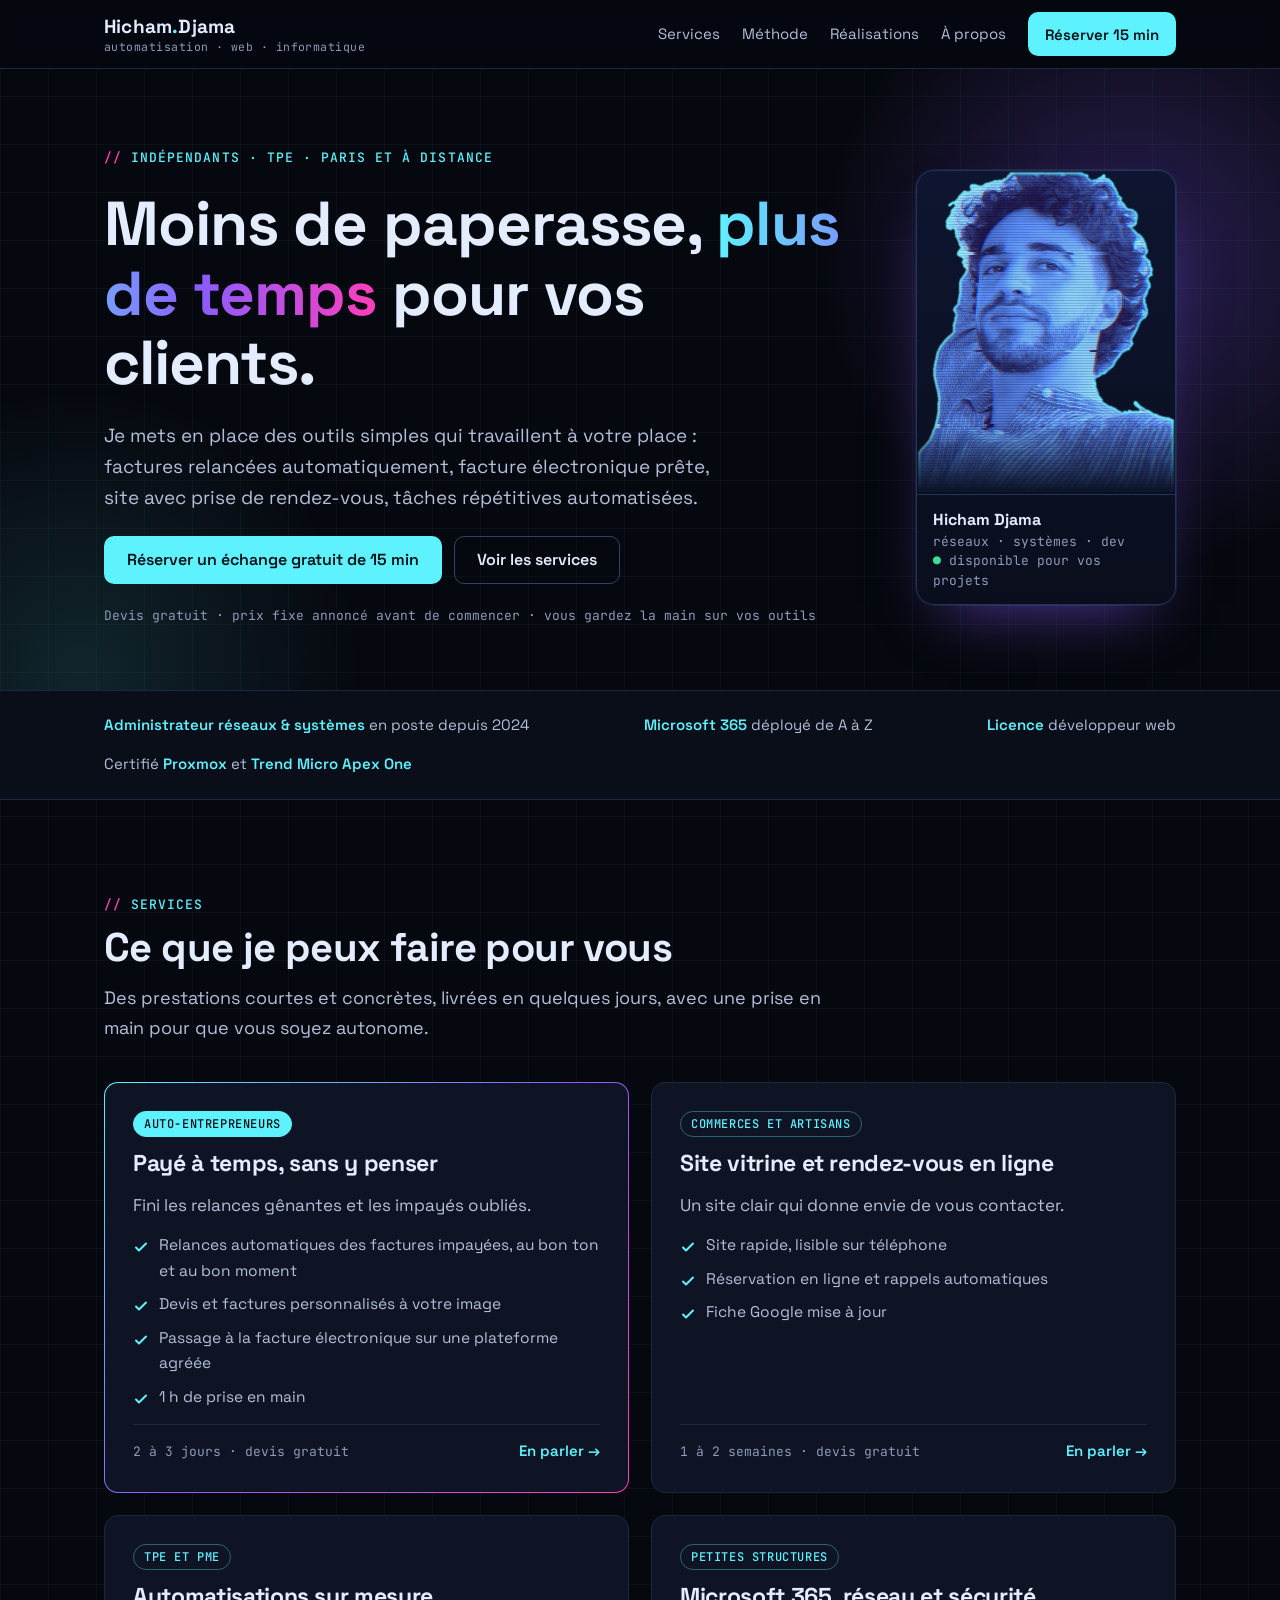
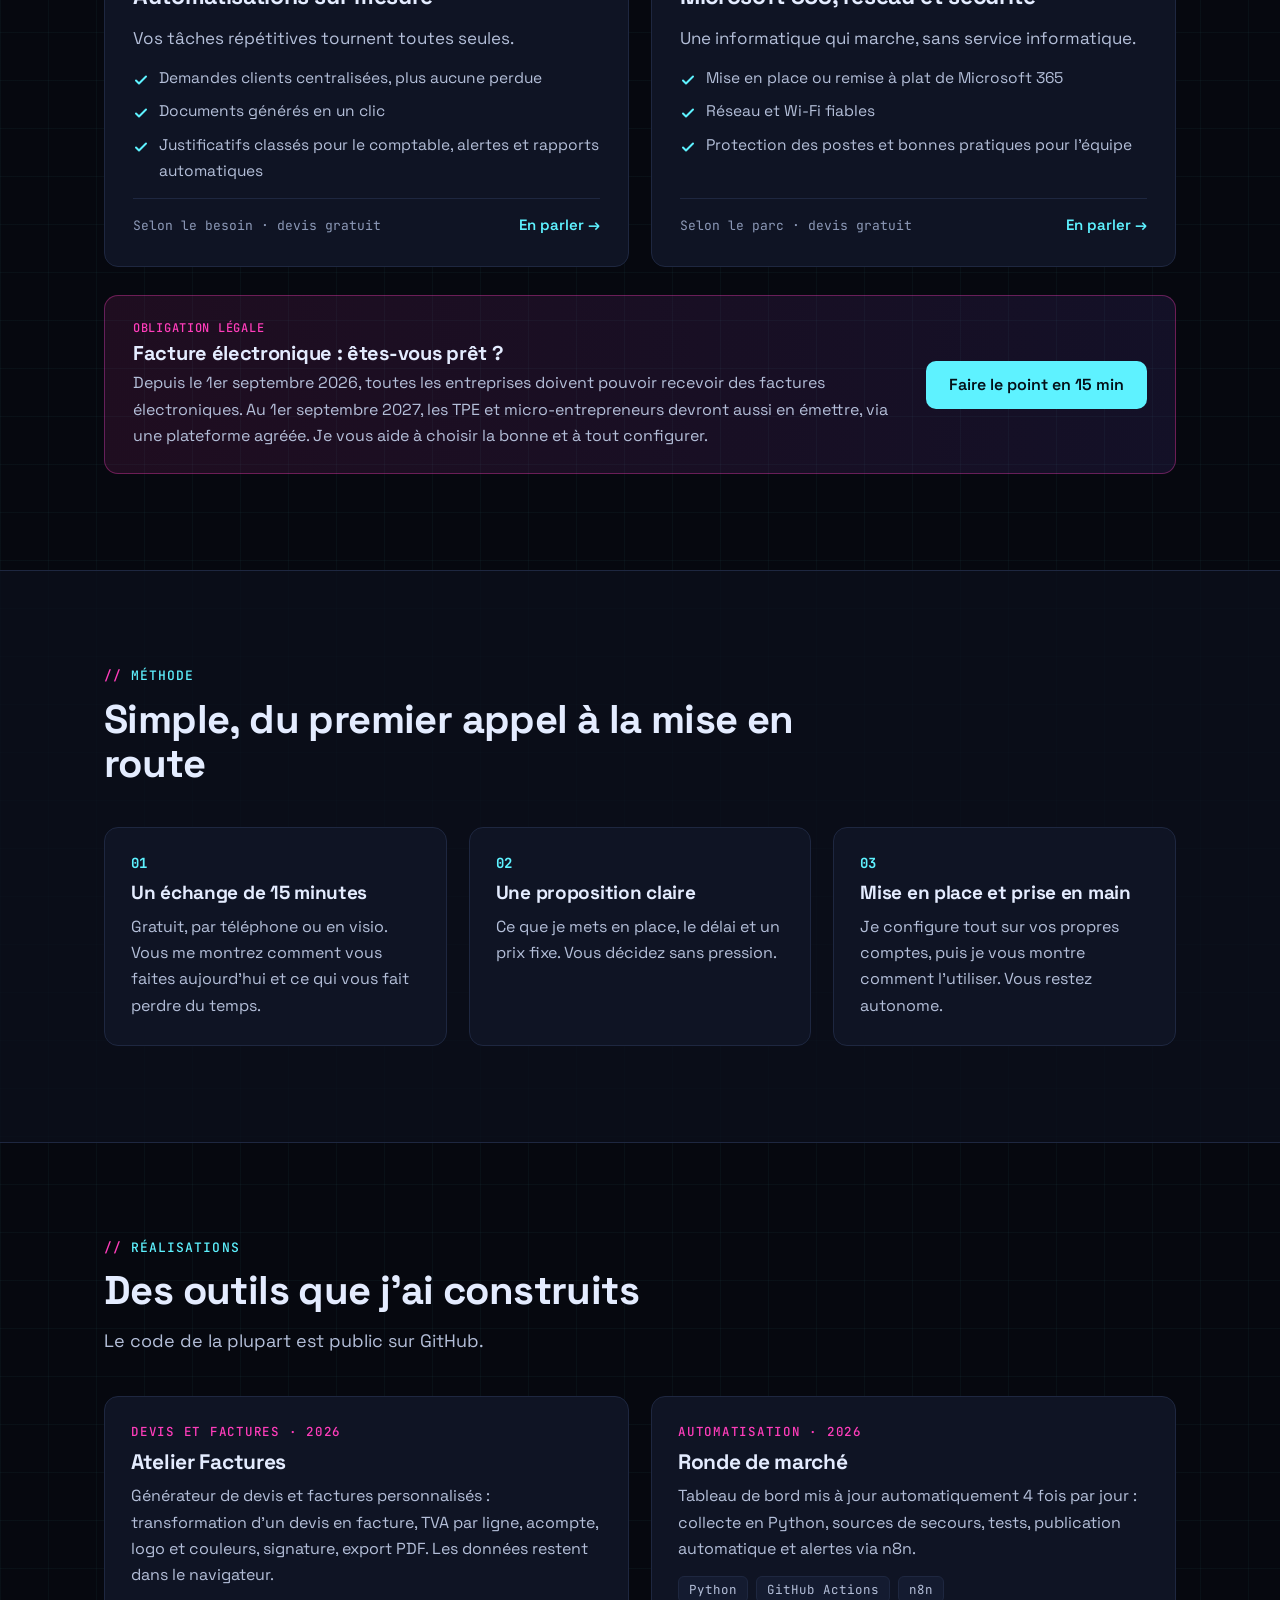
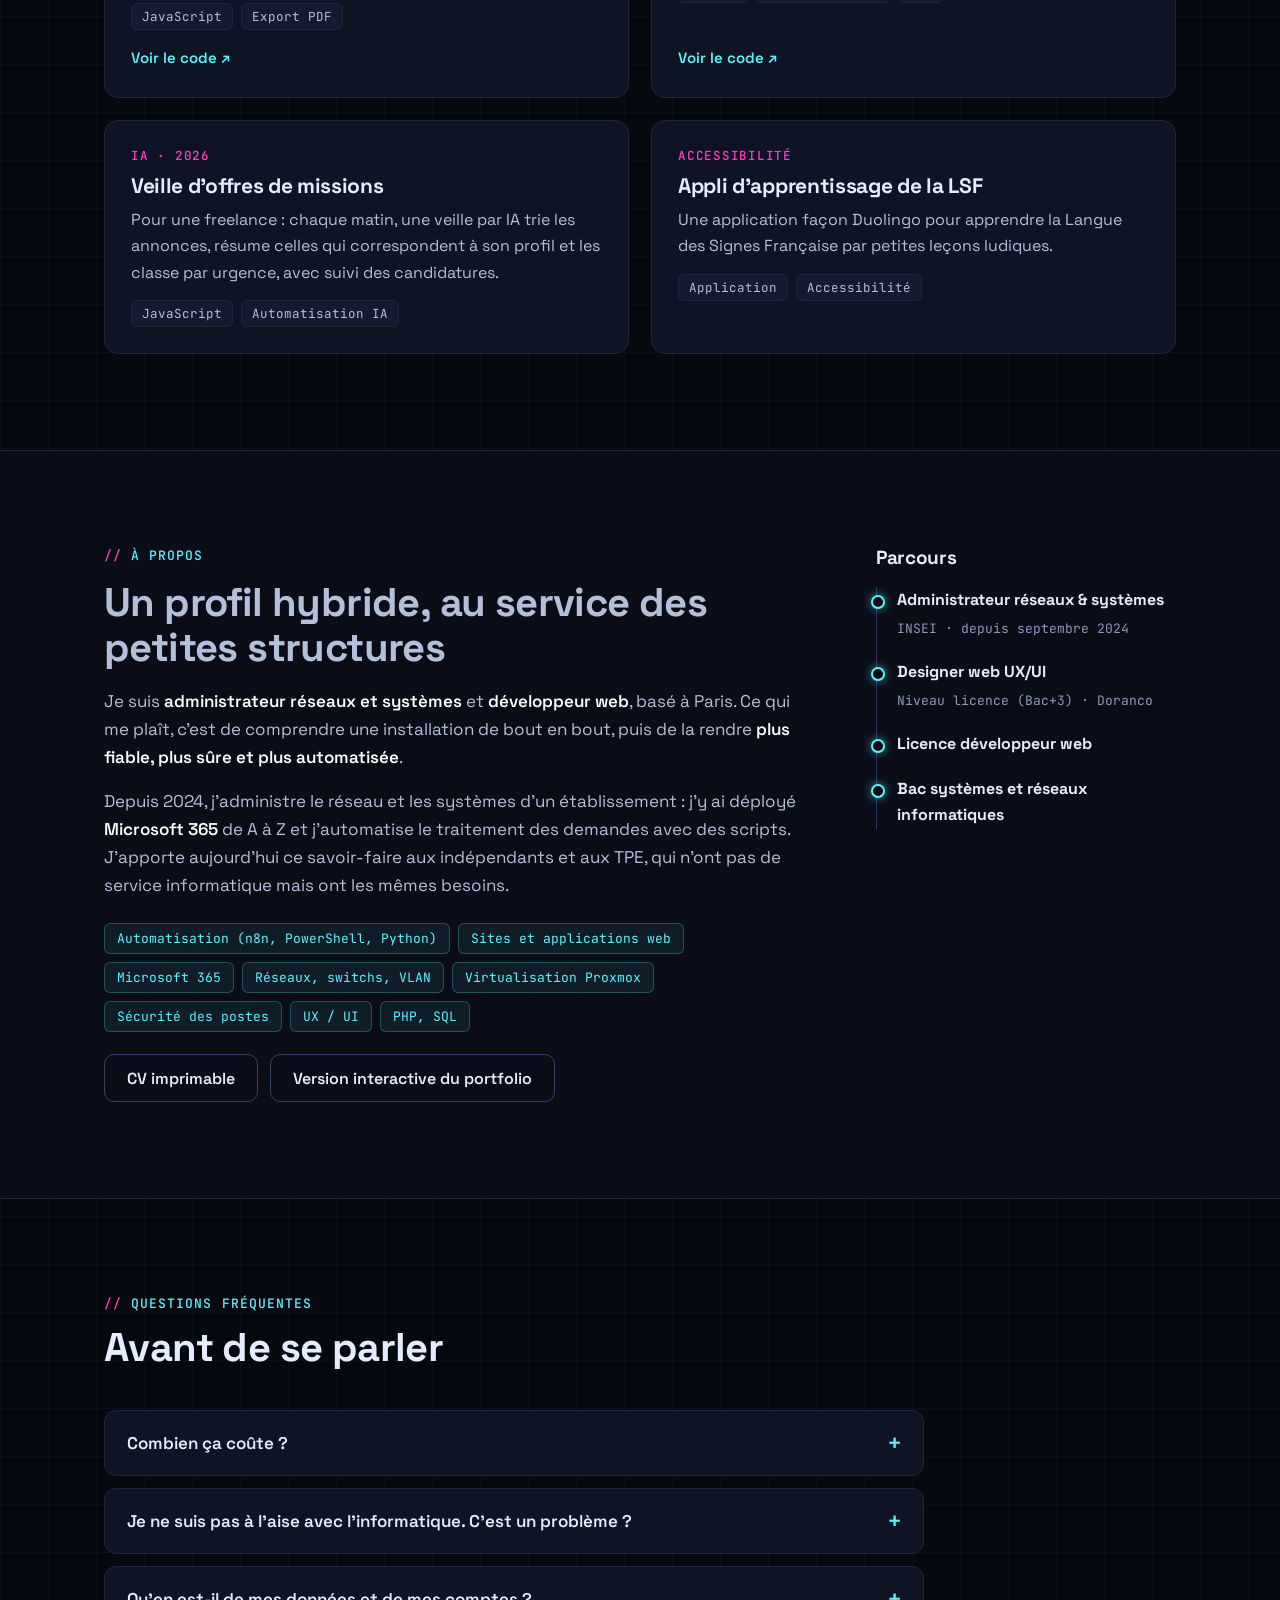
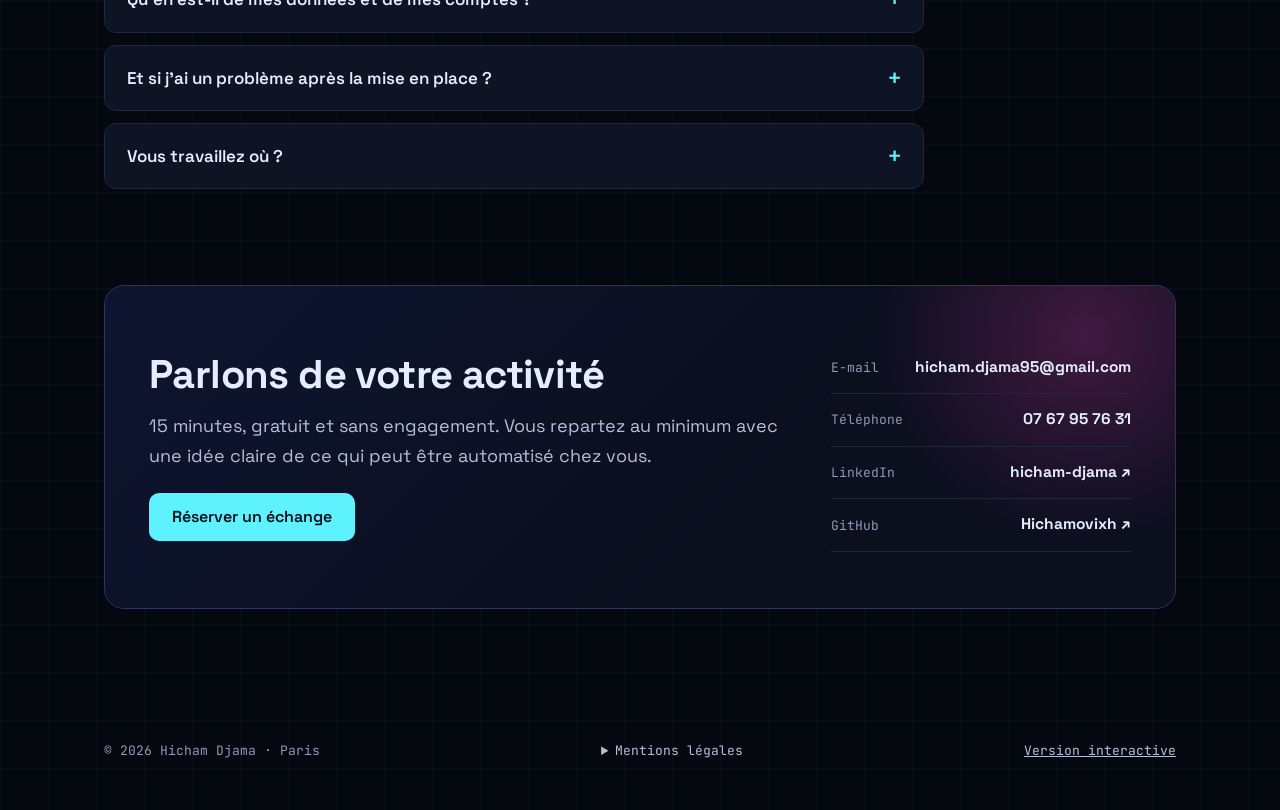
==== index.html @ c286c8c5 "Active la prise de rendez-vous (page de réservation Google Agenda) Co-Authored-By: Claude Opus 5.5 <" ====
<!doctype html>
<html lang="fr">
<head>
<meta charset="utf-8">
<meta name="viewport" content="width=device-width, initial-scale=1">
<title>Hicham Djama — Automatisation, sites web et informatique pour indépendants et TPE · Paris</title>
<meta name="description" content="Administrateur réseaux et systèmes, développeur web à Paris. Relances de factures automatiques, facture électronique, sites avec prise de rendez-vous, automatisations et Microsoft 365 pour indépendants et petites entreprises. Échange de 15 minutes offert.">
<link rel="canonical" href="https://hichamovixh.github.io/cybercv/">
<meta property="og:type" content="website">
<meta property="og:title" content="Hicham Djama — Moins de paperasse, plus de temps pour vos clients">
<meta property="og:description" content="Relances de factures, facture électronique, sites avec prise de rendez-vous, automatisations et Microsoft 365 pour indépendants et TPE.">
<meta property="og:url" content="https://hichamovixh.github.io/cybercv/">
<meta property="og:image" content="https://hichamovixh.github.io/cybercv/assets/og.jpg">
<meta name="twitter:card" content="summary_large_image">
<link rel="preconnect" href="https://fonts.googleapis.com">
<link rel="preconnect" href="https://fonts.gstatic.com" crossorigin>
<link href="https://fonts.googleapis.com/css2?family=JetBrains+Mono:wght@400;500;700&family=Space+Grotesk:wght@400;500;600;700&display=swap" rel="stylesheet">
<script type="application/ld+json">
{"@context":"https://schema.org","@type":"ProfessionalService","name":"Hicham Djama","url":"https://hichamovixh.github.io/cybercv/","email":"hicham.djama95@gmail.com","telephone":"+33767957631","areaServed":"France","address":{"@type":"PostalAddress","addressLocality":"Paris","addressCountry":"FR"},"founder":{"@type":"Person","name":"Hicham Djama","jobTitle":"Administrateur réseaux et systèmes, développeur web","sameAs":["https://github.com/Hichamovixh","https://www.linkedin.com/in/hicham-djama-5186291b6/"]},"description":"Automatisation, relances de factures, facture électronique, sites web avec prise de rendez-vous et informatique de petite structure."}
</script>
<style>
:root{--bg:#06080F;--bg2:#0B0F1B;--panel:#0F1424;--line:#1E2740;--ink:#E4ECFF;--ink2:#B4BFD9;--muted:#8D9AB8;--cyan:#5EF2FF;--violet:#8B5CFF;--pink:#FF3DBB;--r:14px;--max:1120px;--mono:"JetBrains Mono",ui-monospace,monospace}
*{box-sizing:border-box}
html{scroll-behavior:smooth}
@media (prefers-reduced-motion:reduce){html{scroll-behavior:auto}*{animation:none!important;transition:none!important}}
body{margin:0;background:var(--bg);color:var(--ink);font:400 17px/1.65 "Space Grotesk",Inter,system-ui,sans-serif;-webkit-font-smoothing:antialiased;
  background-image:linear-gradient(rgba(94,242,255,.035) 1px,transparent 1px),linear-gradient(90deg,rgba(94,242,255,.035) 1px,transparent 1px);background-size:48px 48px}
h1,h2,h3{font-family:"Space Grotesk",sans-serif;line-height:1.12;margin:0;letter-spacing:-.015em;font-weight:700}
p{margin:0}
a{color:var(--cyan)}a:hover{color:#fff}
img{max-width:100%;display:block}
strong{color:#fff;font-weight:600}
.wrap{max-width:var(--max);margin:0 auto;padding:0 24px}
.skip{position:absolute;left:-999px;top:8px;background:var(--cyan);color:#000;padding:10px 14px;border-radius:8px;z-index:20}.skip:focus{left:8px}
:focus-visible{outline:2px solid var(--cyan);outline-offset:3px;border-radius:6px}
.eyebrow{font:500 13px/1.4 var(--mono);letter-spacing:.08em;text-transform:uppercase;color:var(--cyan)}
.eyebrow::before{content:"// ";color:var(--pink)}

/* header */
header.top{position:sticky;top:0;z-index:10;background:rgba(6,8,15,.82);backdrop-filter:saturate(1.3) blur(10px);border-bottom:1px solid var(--line)}
.nav{display:flex;align-items:center;justify-content:space-between;gap:16px;min-height:68px;flex-wrap:wrap}
.brand{font:700 19px "Space Grotesk",sans-serif;color:var(--ink);text-decoration:none;letter-spacing:.01em}
.brand span{color:var(--cyan)}
.brand small{display:block;font:400 11.5px var(--mono);color:var(--muted);letter-spacing:.04em}
.links{display:flex;align-items:center;gap:22px;flex-wrap:wrap;font-size:15px}
.links a{color:var(--ink2);text-decoration:none}.links a:hover{color:#fff}
@media (max-width:760px){.links a.hide-s{display:none}}

/* buttons */
.btn{display:inline-flex;align-items:center;justify-content:center;gap:8px;min-height:48px;padding:12px 22px;border-radius:10px;font:600 16px "Space Grotesk",sans-serif;text-decoration:none;border:1px solid transparent;transition:box-shadow .2s,background .2s,border-color .2s,color .2s}
.btn-p{background:var(--cyan);color:#041018}.btn-p:hover{color:#041018;box-shadow:0 0 0 1px var(--cyan),0 0 28px rgba(94,242,255,.45)}
.btn-s{background:transparent;color:var(--ink);border-color:#33406A}.btn-s:hover{border-color:var(--cyan);color:#fff}
.links .btn{min-height:44px;padding:10px 16px;font-size:15px;color:#041018}

/* hero */
.hero{padding:80px 0 64px;position:relative;overflow:hidden}
.hero::before{content:"";position:absolute;right:-160px;top:-120px;width:620px;height:620px;border-radius:50%;background:radial-gradient(closest-side,rgba(139,92,255,.28),transparent);pointer-events:none}
.hero::after{content:"";position:absolute;left:-200px;bottom:-260px;width:560px;height:560px;border-radius:50%;background:radial-gradient(closest-side,rgba(94,242,255,.12),transparent);pointer-events:none}
.hero .wrap{display:flex;flex-wrap:wrap;gap:48px;align-items:center;position:relative;z-index:1}
.hero-txt{flex:999 1 520px;min-width:0;display:flex;flex-direction:column;gap:22px}
.hero h1{font-size:clamp(38px,5.6vw,62px)}
.hero h1 em{font-style:normal;background:linear-gradient(90deg,var(--cyan),var(--violet) 55%,var(--pink));-webkit-background-clip:text;background-clip:text;color:transparent}
.lead{font-size:19px;color:var(--ink2);max-width:620px}
.ctas{display:flex;flex-wrap:wrap;gap:12px}
.reassure{font:400 13px/1.6 var(--mono);color:var(--muted)}
.hero-ph{flex:1 1 260px;min-width:0;display:flex;justify-content:center}
.ph{width:300px;max-width:100%;margin:0;border-radius:18px;overflow:hidden;background:linear-gradient(180deg,#0D1530,#0A0E1C);border:1px solid #26325A;box-shadow:0 0 0 1px rgba(94,242,255,.08),0 30px 60px -30px rgba(139,92,255,.6)}
.ph img{width:100%;height:auto}
.ph figcaption{padding:14px 16px;font:400 13px/1.5 var(--mono);color:var(--muted);border-top:1px solid #26325A}
.ph figcaption b{display:block;font:700 16px "Space Grotesk",sans-serif;color:var(--ink);margin-bottom:2px}
.ph figcaption i{font-style:normal;color:#3DDC97}

/* proof strip */
.proof{border-top:1px solid var(--line);border-bottom:1px solid var(--line);background:rgba(11,15,27,.8)}
.proof ul{list-style:none;margin:0 auto;padding:22px 24px;display:flex;flex-wrap:wrap;gap:14px 36px;justify-content:space-between}
.proof li{font-size:15px;color:var(--ink2)}
.proof li b{color:var(--cyan);font-weight:600}

/* sections */
section.blk{padding:96px 0}
.head{max-width:720px;display:flex;flex-direction:column;gap:12px;margin-bottom:40px}
.head h2,.about h2,.cta h2{font-size:clamp(28px,3.8vw,40px)}
.head p{color:var(--ink2);font-size:18px}
.head .eyebrow,.about .eyebrow{color:var(--cyan);font-size:13px}
.alt{background:rgba(11,15,27,.75);border-top:1px solid var(--line);border-bottom:1px solid var(--line)}

/* services */
.cards{display:grid;grid-template-columns:repeat(auto-fit,minmax(min(100%,420px),1fr));gap:22px}
.card{background:var(--panel);border:1px solid var(--line);border-radius:var(--r);padding:28px;display:flex;flex-direction:column;gap:14px;transition:border-color .2s,transform .2s}
.card:hover{border-color:#34437A}
.card.star{border-color:transparent;background:linear-gradient(var(--panel),var(--panel)) padding-box,linear-gradient(135deg,var(--cyan),var(--violet),var(--pink)) border-box;border:1.5px solid transparent}
.tag{align-self:flex-start;font:500 12px var(--mono);letter-spacing:.05em;text-transform:uppercase;color:var(--cyan);border:1px solid rgba(94,242,255,.35);padding:4px 10px;border-radius:999px}
.card.star .tag{background:var(--cyan);color:#041018;border-color:var(--cyan)}
.card h3{font-size:23px}
.card p{color:var(--ink2)}
.card ul{margin:0;padding:0;list-style:none;display:flex;flex-direction:column;gap:8px;font-size:15.5px;color:var(--ink2)}
.card li{display:flex;gap:10px;align-items:flex-start}
.card li svg{flex:none;margin-top:6px}
.card .foot{margin-top:auto;padding-top:14px;border-top:1px solid var(--line);display:flex;justify-content:space-between;align-items:center;gap:12px;flex-wrap:wrap;font-size:15px}
.card .foot span{font:400 13px var(--mono);color:var(--muted)}
.card .foot a{font-weight:600;text-decoration:none}

/* e-invoice callout */
.callout{margin-top:28px;background:linear-gradient(90deg,rgba(255,61,187,.10),rgba(139,92,255,.10));border:1px solid rgba(255,61,187,.35);border-radius:var(--r);padding:24px 28px;display:flex;flex-wrap:wrap;gap:18px 32px;align-items:center;justify-content:space-between}
.callout div{flex:999 1 460px;min-width:0}
.callout h3{font-size:20px;margin-bottom:6px}
.callout h3 span{font:500 12px var(--mono);color:var(--pink);display:block;letter-spacing:.06em;text-transform:uppercase;margin-bottom:6px}
.callout p{color:var(--ink2);font-size:16px}
.callout .btn{flex:none}

/* steps */
.steps{list-style:none;margin:0;padding:0;display:grid;grid-template-columns:repeat(auto-fit,minmax(min(100%,250px),1fr));gap:22px;counter-reset:s}
.steps li{background:var(--panel);border:1px solid var(--line);border-radius:var(--r);padding:26px;display:flex;flex-direction:column;gap:10px;counter-increment:s}
.steps li::before{content:"0" counter(s);font:700 14px var(--mono);color:var(--cyan)}
.steps h3{font-size:19px}
.steps p{color:var(--ink2);font-size:16px}

/* work */
.work{display:grid;grid-template-columns:repeat(auto-fit,minmax(min(100%,420px),1fr));gap:22px}
.proj{background:var(--panel);border:1px solid var(--line);border-radius:var(--r);padding:26px;display:flex;flex-direction:column;gap:10px}
.proj .k{font:500 12.5px var(--mono);color:var(--pink);text-transform:uppercase;letter-spacing:.06em}
.proj h3{font-size:21px}
.proj p{color:var(--ink2);font-size:16px}
.chips{display:flex;flex-wrap:wrap;gap:8px;margin-top:4px}
.chips span{font:400 12.5px var(--mono);padding:4px 10px;border-radius:6px;background:#141B30;border:1px solid var(--line);color:var(--ink2)}
.proj a.more{margin-top:auto;padding-top:6px;font-weight:600;text-decoration:none;font-size:15px}

/* about */
.about{display:flex;flex-wrap:wrap;gap:40px 64px}
.about .l{flex:999 1 520px;min-width:0;display:flex;flex-direction:column;gap:16px;color:var(--ink2)}
.about .r{flex:1 1 300px;min-width:0}
.about h3{font-size:19px;margin-bottom:18px}
.tl{list-style:none;margin:0;padding:0 0 0 20px;display:flex;flex-direction:column;gap:18px;border-left:1px solid #2A3560}
.tl li{position:relative}
.tl li::before{content:"";position:absolute;left:-26px;top:8px;width:10px;height:10px;border-radius:50%;background:var(--bg);border:2px solid var(--cyan);box-shadow:0 0 10px rgba(94,242,255,.6)}
.tl b{display:block;font-size:16px;color:var(--ink)}
.tl span{font:400 13px var(--mono);color:var(--muted)}
.skills{display:flex;flex-wrap:wrap;gap:8px;margin-top:8px}
.skills span{font:400 13px var(--mono);padding:6px 12px;border-radius:6px;background:rgba(94,242,255,.07);border:1px solid rgba(94,242,255,.25);color:var(--cyan)}

/* faq */
.faq{display:flex;flex-direction:column;gap:12px;max-width:820px}
.faq details{background:var(--panel);border:1px solid var(--line);border-radius:12px;padding:0 22px}
.faq details[open]{border-color:#34437A}
.faq summary{cursor:pointer;list-style:none;padding:18px 0;font-weight:600;font-size:17px;display:flex;justify-content:space-between;gap:16px;align-items:center}
.faq summary::-webkit-details-marker{display:none}
.faq summary::after{content:"+";font:500 22px var(--mono);color:var(--cyan);line-height:1}
.faq details[open] summary::after{content:"−"}
.faq details p{padding:0 0 18px;color:var(--ink2)}

/* contact */
.cta{position:relative;overflow:hidden;background:linear-gradient(135deg,#0E1530,#0B0F1E 60%);border:1px solid #2A3560;border-radius:20px;padding:56px 44px;display:flex;flex-wrap:wrap;gap:36px;align-items:center;justify-content:space-between}
.cta::before{content:"";position:absolute;right:-120px;top:-160px;width:420px;height:420px;border-radius:50%;background:radial-gradient(closest-side,rgba(255,61,187,.22),transparent);pointer-events:none}
.cta .l{flex:999 1 440px;min-width:0;display:flex;flex-direction:column;gap:14px;position:relative}
.cta p{color:var(--ink2);font-size:18px}
.cta .r{flex:1 1 300px;min-width:0;display:flex;flex-direction:column;position:relative}
.cta .line{display:flex;justify-content:space-between;gap:12px;padding:13px 0;border-bottom:1px solid var(--line);color:var(--ink);text-decoration:none;font-size:15.5px;flex-wrap:wrap}
.cta .line span{font:400 13px var(--mono);color:var(--muted);align-self:center}
.cta .line:hover{color:var(--cyan)}

footer{padding:36px 0 48px;color:var(--muted);font:400 13px/1.6 var(--mono)}
footer .wrap{display:flex;flex-wrap:wrap;gap:14px 28px;justify-content:space-between;align-items:flex-start}
footer a{color:var(--ink2)}
footer details{max-width:640px}
footer summary{cursor:pointer;color:var(--ink2)}
footer details p{margin-top:10px}
</style>
</head>
<body>
<a class="skip" href="#main">Aller au contenu</a>

<header class="top">
<div class="wrap nav">
<a class="brand" href="#top">Hicham<span>.</span>Djama<small>automatisation · web · informatique</small></a>
<nav class="links" aria-label="Navigation principale">
<a href="#services">Services</a>
<a class="hide-s" href="#methode">Méthode</a>
<a class="hide-s" href="#realisations">Réalisations</a>
<a class="hide-s" href="#apropos">À propos</a>
<a class="btn btn-p js-book" href="#contact">Réserver 15 min</a>
</nav>
</div>
</header>

<main id="main">
<section class="hero" id="top">
<div class="wrap">
<div class="hero-txt">
<p class="eyebrow">Indépendants · TPE · Paris et à distance</p>
<h1>Moins de paperasse, <em>plus de temps</em> pour vos clients.</h1>
<p class="lead">Je mets en place des outils simples qui travaillent à votre place : factures relancées automatiquement, facture électronique prête, site avec prise de rendez-vous, tâches répétitives automatisées.</p>
<div class="ctas">
<a class="btn btn-p js-book" href="#contact">Réserver un échange gratuit de 15 min</a>
<a class="btn btn-s" href="#services">Voir les services</a>
</div>
<p class="reassure">Devis gratuit · prix fixe annoncé avant de commencer · vous gardez la main sur vos outils</p>
</div>
<div class="hero-ph">
<figure class="ph">
<img src="assets/holo.webp" width="480" height="600" alt="Portrait de Hicham Djama">
<figcaption><b>Hicham Djama</b>réseaux · systèmes · dev<br><i>●</i> disponible pour vos projets</figcaption>
</figure>
</div>
</div>
</section>

<div class="proof">
<ul class="wrap" aria-label="En bref">
<li><b>Administrateur réseaux & systèmes</b> en poste depuis 2024</li>
<li><b>Microsoft 365</b> déployé de A à Z</li>
<li><b>Licence</b> développeur web</li>
<li>Certifié <b>Proxmox</b> et <b>Trend Micro Apex One</b></li>
</ul>
</div>

<section class="blk" id="services">
<div class="wrap">
<div class="head">
<p class="eyebrow">Services</p>
<h2>Ce que je peux faire pour vous</h2>
<p>Des prestations courtes et concrètes, livrées en quelques jours, avec une prise en main pour que vous soyez autonome.</p>
</div>
<div class="cards">
<article class="card star">
<span class="tag">Auto-entrepreneurs</span>
<h3>Payé à temps, sans y penser</h3>
<p>Fini les relances gênantes et les impayés oubliés.</p>
<ul>
<li><svg width="16" height="16" viewBox="0 0 16 16" aria-hidden="true"><path d="M3 8.5l3 3 7-7" fill="none" stroke="#5EF2FF" stroke-width="2" stroke-linecap="round" stroke-linejoin="round"/></svg>Relances automatiques des factures impayées, au bon ton et au bon moment</li>
<li><svg width="16" height="16" viewBox="0 0 16 16" aria-hidden="true"><path d="M3 8.5l3 3 7-7" fill="none" stroke="#5EF2FF" stroke-width="2" stroke-linecap="round" stroke-linejoin="round"/></svg>Devis et factures personnalisés à votre image</li>
<li><svg width="16" height="16" viewBox="0 0 16 16" aria-hidden="true"><path d="M3 8.5l3 3 7-7" fill="none" stroke="#5EF2FF" stroke-width="2" stroke-linecap="round" stroke-linejoin="round"/></svg>Passage à la facture électronique sur une plateforme agréée</li>
<li><svg width="16" height="16" viewBox="0 0 16 16" aria-hidden="true"><path d="M3 8.5l3 3 7-7" fill="none" stroke="#5EF2FF" stroke-width="2" stroke-linecap="round" stroke-linejoin="round"/></svg>1 h de prise en main</li>
</ul>
<div class="foot"><span>2 à 3 jours · devis gratuit</span><a class="js-book" href="#contact">En parler →</a></div>
</article>
<article class="card">
<span class="tag">Commerces et artisans</span>
<h3>Site vitrine et rendez-vous en ligne</h3>
<p>Un site clair qui donne envie de vous contacter.</p>
<ul>
<li><svg width="16" height="16" viewBox="0 0 16 16" aria-hidden="true"><path d="M3 8.5l3 3 7-7" fill="none" stroke="#5EF2FF" stroke-width="2" stroke-linecap="round" stroke-linejoin="round"/></svg>Site rapide, lisible sur téléphone</li>
<li><svg width="16" height="16" viewBox="0 0 16 16" aria-hidden="true"><path d="M3 8.5l3 3 7-7" fill="none" stroke="#5EF2FF" stroke-width="2" stroke-linecap="round" stroke-linejoin="round"/></svg>Réservation en ligne et rappels automatiques</li>
<li><svg width="16" height="16" viewBox="0 0 16 16" aria-hidden="true"><path d="M3 8.5l3 3 7-7" fill="none" stroke="#5EF2FF" stroke-width="2" stroke-linecap="round" stroke-linejoin="round"/></svg>Fiche Google mise à jour</li>
</ul>
<div class="foot"><span>1 à 2 semaines · devis gratuit</span><a class="js-book" href="#contact">En parler →</a></div>
</article>
<article class="card">
<span class="tag">TPE et PME</span>
<h3>Automatisations sur mesure</h3>
<p>Vos tâches répétitives tournent toutes seules.</p>
<ul>
<li><svg width="16" height="16" viewBox="0 0 16 16" aria-hidden="true"><path d="M3 8.5l3 3 7-7" fill="none" stroke="#5EF2FF" stroke-width="2" stroke-linecap="round" stroke-linejoin="round"/></svg>Demandes clients centralisées, plus aucune perdue</li>
<li><svg width="16" height="16" viewBox="0 0 16 16" aria-hidden="true"><path d="M3 8.5l3 3 7-7" fill="none" stroke="#5EF2FF" stroke-width="2" stroke-linecap="round" stroke-linejoin="round"/></svg>Documents générés en un clic</li>
<li><svg width="16" height="16" viewBox="0 0 16 16" aria-hidden="true"><path d="M3 8.5l3 3 7-7" fill="none" stroke="#5EF2FF" stroke-width="2" stroke-linecap="round" stroke-linejoin="round"/></svg>Justificatifs classés pour le comptable, alertes et rapports automatiques</li>
</ul>
<div class="foot"><span>Selon le besoin · devis gratuit</span><a class="js-book" href="#contact">En parler →</a></div>
</article>
<article class="card">
<span class="tag">Petites structures</span>
<h3>Microsoft 365, réseau et sécurité</h3>
<p>Une informatique qui marche, sans service informatique.</p>
<ul>
<li><svg width="16" height="16" viewBox="0 0 16 16" aria-hidden="true"><path d="M3 8.5l3 3 7-7" fill="none" stroke="#5EF2FF" stroke-width="2" stroke-linecap="round" stroke-linejoin="round"/></svg>Mise en place ou remise à plat de Microsoft 365</li>
<li><svg width="16" height="16" viewBox="0 0 16 16" aria-hidden="true"><path d="M3 8.5l3 3 7-7" fill="none" stroke="#5EF2FF" stroke-width="2" stroke-linecap="round" stroke-linejoin="round"/></svg>Réseau et Wi-Fi fiables</li>
<li><svg width="16" height="16" viewBox="0 0 16 16" aria-hidden="true"><path d="M3 8.5l3 3 7-7" fill="none" stroke="#5EF2FF" stroke-width="2" stroke-linecap="round" stroke-linejoin="round"/></svg>Protection des postes et bonnes pratiques pour l'équipe</li>
</ul>
<div class="foot"><span>Selon le parc · devis gratuit</span><a class="js-book" href="#contact">En parler →</a></div>
</article>
</div>
<div class="callout">
<div>
<h3><span>Obligation légale</span>Facture électronique : êtes-vous prêt ?</h3>
<p>Depuis le 1er septembre 2026, toutes les entreprises doivent pouvoir recevoir des factures électroniques. Au 1er septembre 2027, les TPE et micro-entrepreneurs devront aussi en émettre, via une plateforme agréée. Je vous aide à choisir la bonne et à tout configurer.</p>
</div>
<a class="btn btn-p js-book" href="#contact">Faire le point en 15 min</a>
</div>
</div>
</section>

<section class="blk alt" id="methode">
<div class="wrap">
<div class="head">
<p class="eyebrow">Méthode</p>
<h2>Simple, du premier appel à la mise en route</h2>
</div>
<ol class="steps">
<li><h3>Un échange de 15 minutes</h3><p>Gratuit, par téléphone ou en visio. Vous me montrez comment vous faites aujourd'hui et ce qui vous fait perdre du temps.</p></li>
<li><h3>Une proposition claire</h3><p>Ce que je mets en place, le délai et un prix fixe. Vous décidez sans pression.</p></li>
<li><h3>Mise en place et prise en main</h3><p>Je configure tout sur vos propres comptes, puis je vous montre comment l'utiliser. Vous restez autonome.</p></li>
</ol>
</div>
</section>

<section class="blk" id="realisations">
<div class="wrap">
<div class="head">
<p class="eyebrow">Réalisations</p>
<h2>Des outils que j'ai construits</h2>
<p>Le code de la plupart est public sur GitHub.</p>
</div>
<div class="work">
<article class="proj">
<p class="k">Devis et factures · 2026</p>
<h3>Atelier Factures</h3>
<p>Générateur de devis et factures personnalisés : transformation d'un devis en facture, TVA par ligne, acompte, logo et couleurs, signature, export PDF. Les données restent dans le navigateur.</p>
<div class="chips"><span>JavaScript</span><span>Export PDF</span></div>
<a class="more" href="https://github.com/Hichamovixh/atelier-factures" target="_blank" rel="noopener">Voir le code ↗</a>
</article>
<article class="proj">
<p class="k">Automatisation · 2026</p>
<h3>Ronde de marché</h3>
<p>Tableau de bord mis à jour automatiquement 4 fois par jour : collecte en Python, sources de secours, tests, publication automatique et alertes via n8n.</p>
<div class="chips"><span>Python</span><span>GitHub Actions</span><span>n8n</span></div>
<a class="more" href="https://github.com/Hichamovixh/ronde-marche" target="_blank" rel="noopener">Voir le code ↗</a>
</article>
<article class="proj">
<p class="k">IA · 2026</p>
<h3>Veille d'offres de missions</h3>
<p>Pour une freelance : chaque matin, une veille par IA trie les annonces, résume celles qui correspondent à son profil et les classe par urgence, avec suivi des candidatures.</p>
<div class="chips"><span>JavaScript</span><span>Automatisation IA</span></div>
</article>
<article class="proj">
<p class="k">Accessibilité</p>
<h3>Appli d'apprentissage de la LSF</h3>
<p>Une application façon Duolingo pour apprendre la Langue des Signes Française par petites leçons ludiques.</p>
<div class="chips"><span>Application</span><span>Accessibilité</span></div>
</article>
</div>
</div>
</section>

<section class="blk alt" id="apropos">
<div class="wrap about">
<div class="l">
<p class="eyebrow">À propos</p>
<h2>Un profil hybride, au service des petites structures</h2>
<p>Je suis <strong>administrateur réseaux et systèmes</strong> et <strong>développeur web</strong>, basé à Paris. Ce qui me plaît, c'est de comprendre une installation de bout en bout, puis de la rendre <strong>plus fiable, plus sûre et plus automatisée</strong>.</p>
<p>Depuis 2024, j'administre le réseau et les systèmes d'un établissement : j'y ai déployé <strong>Microsoft 365</strong> de A à Z et j'automatise le traitement des demandes avec des scripts. J'apporte aujourd'hui ce savoir-faire aux indépendants et aux TPE, qui n'ont pas de service informatique mais ont les mêmes besoins.</p>
<div class="skills" aria-label="Compétences">
<span>Automatisation (n8n, PowerShell, Python)</span><span>Sites et applications web</span><span>Microsoft 365</span><span>Réseaux, switchs, VLAN</span><span>Virtualisation Proxmox</span><span>Sécurité des postes</span><span>UX / UI</span><span>PHP, SQL</span>
</div>
<p style="display:flex;flex-wrap:wrap;gap:12px;margin-top:6px"><a class="btn btn-s" href="interactif.html#cv">CV imprimable</a><a class="btn btn-s" href="interactif.html">Version interactive du portfolio</a></p>
</div>
<div class="r">
<h3>Parcours</h3>
<ol class="tl">
<li><b>Administrateur réseaux & systèmes</b><span>INSEI · depuis septembre 2024</span></li>
<li><b>Designer web UX/UI</b><span>Niveau licence (Bac+3) · Doranco</span></li>
<li><b>Licence développeur web</b></li>
<li><b>Bac systèmes et réseaux informatiques</b></li>
</ol>
</div>
</div>
</section>

<section class="blk" id="faq">
<div class="wrap">
<div class="head"><p class="eyebrow">Questions fréquentes</p><h2>Avant de se parler</h2></div>
<div class="faq">
<details><summary>Combien ça coûte ?</summary><p>Chaque besoin est différent, donc je vous annonce un prix fixe après l'échange de 15 minutes, avant tout engagement. Pas de facturation à l'heure qui s'envole, pas de surprise.</p></details>
<details><summary>Je ne suis pas à l'aise avec l'informatique. C'est un problème ?</summary><p>Non, c'est justement pour ça que j'existe. Je choisis des outils simples, je configure tout et je vous montre comment vous en servir, à votre rythme.</p></details>
<details><summary>Qu'en est-il de mes données et de mes comptes ?</summary><p>Tout est créé à votre nom, sur vos propres comptes. Vous gardez la main sur vos outils et vos données, même après la mission.</p></details>
<details><summary>Et si j'ai un problème après la mise en place ?</summary><p>La prise en main est incluse. Si vous voulez quelqu'un sous la main dans la durée, un suivi mensuel est possible en option.</p></details>
<details><summary>Vous travaillez où ?</summary><p>À distance partout en France, et sur place à Paris et en Île-de-France.</p></details>
</div>
</div>
</section>

<section class="blk" id="contact" style="padding-top:0">
<div class="wrap">
<div class="cta">
<div class="l">
<h2>Parlons de votre activité</h2>
<p>15 minutes, gratuit et sans engagement. Vous repartez au minimum avec une idée claire de ce qui peut être automatisé chez vous.</p>
<p style="margin-top:8px"><a class="btn btn-p js-book" href="mailto:hicham.djama95@gmail.com?subject=Demande%20d%27%C3%A9change%20de%2015%20minutes">Réserver un échange</a></p>
</div>
<div class="r">
<a class="line" href="mailto:hicham.djama95@gmail.com"><span>E-mail</span><b>hicham.djama95@gmail.com</b></a>
<a class="line" href="tel:+33767957631"><span>Téléphone</span><b>07 67 95 76 31</b></a>
<a class="line" href="https://www.linkedin.com/in/hicham-djama-5186291b6/" target="_blank" rel="noopener"><span>LinkedIn</span><b>hicham-djama ↗</b></a>
<a class="line" href="https://github.com/Hichamovixh" target="_blank" rel="noopener"><span>GitHub</span><b>Hichamovixh ↗</b></a>
</div>
</div>
</div>
</section>
</main>

<footer>
<div class="wrap">
<p>© <span id="y">2026</span> Hicham Djama · Paris</p>
<details>
<summary>Mentions légales</summary>
<p>Éditeur du site : Hicham Djama, Paris · hicham.djama95@gmail.com.<!-- Ajouter ici : « Entrepreneur individuel — SIRET … » une fois l'immatriculation faite. --> Hébergement : GitHub Pages, GitHub, Inc. Ce site n'utilise aucun cookie ni outil de mesure d'audience.</p>
</details>
<p><a href="interactif.html">Version interactive</a></p>
</div>
</footer>

<script>
/* Lien de réservation : colle ici ta page de réservation Google Agenda (ou Calendly).
   Vide = les boutons « Réserver » mènent au contact par e-mail. */
const BOOKING = 'https://calendar.app.google/GFZdPjMWq6wrtdSu7';
if (BOOKING) document.querySelectorAll('.js-book').forEach(a => { a.href = BOOKING; a.target = '_blank'; a.rel = 'noopener'; });
document.getElementById('y').textContent = new Date().getFullYear();
</script>
</body>
</html>
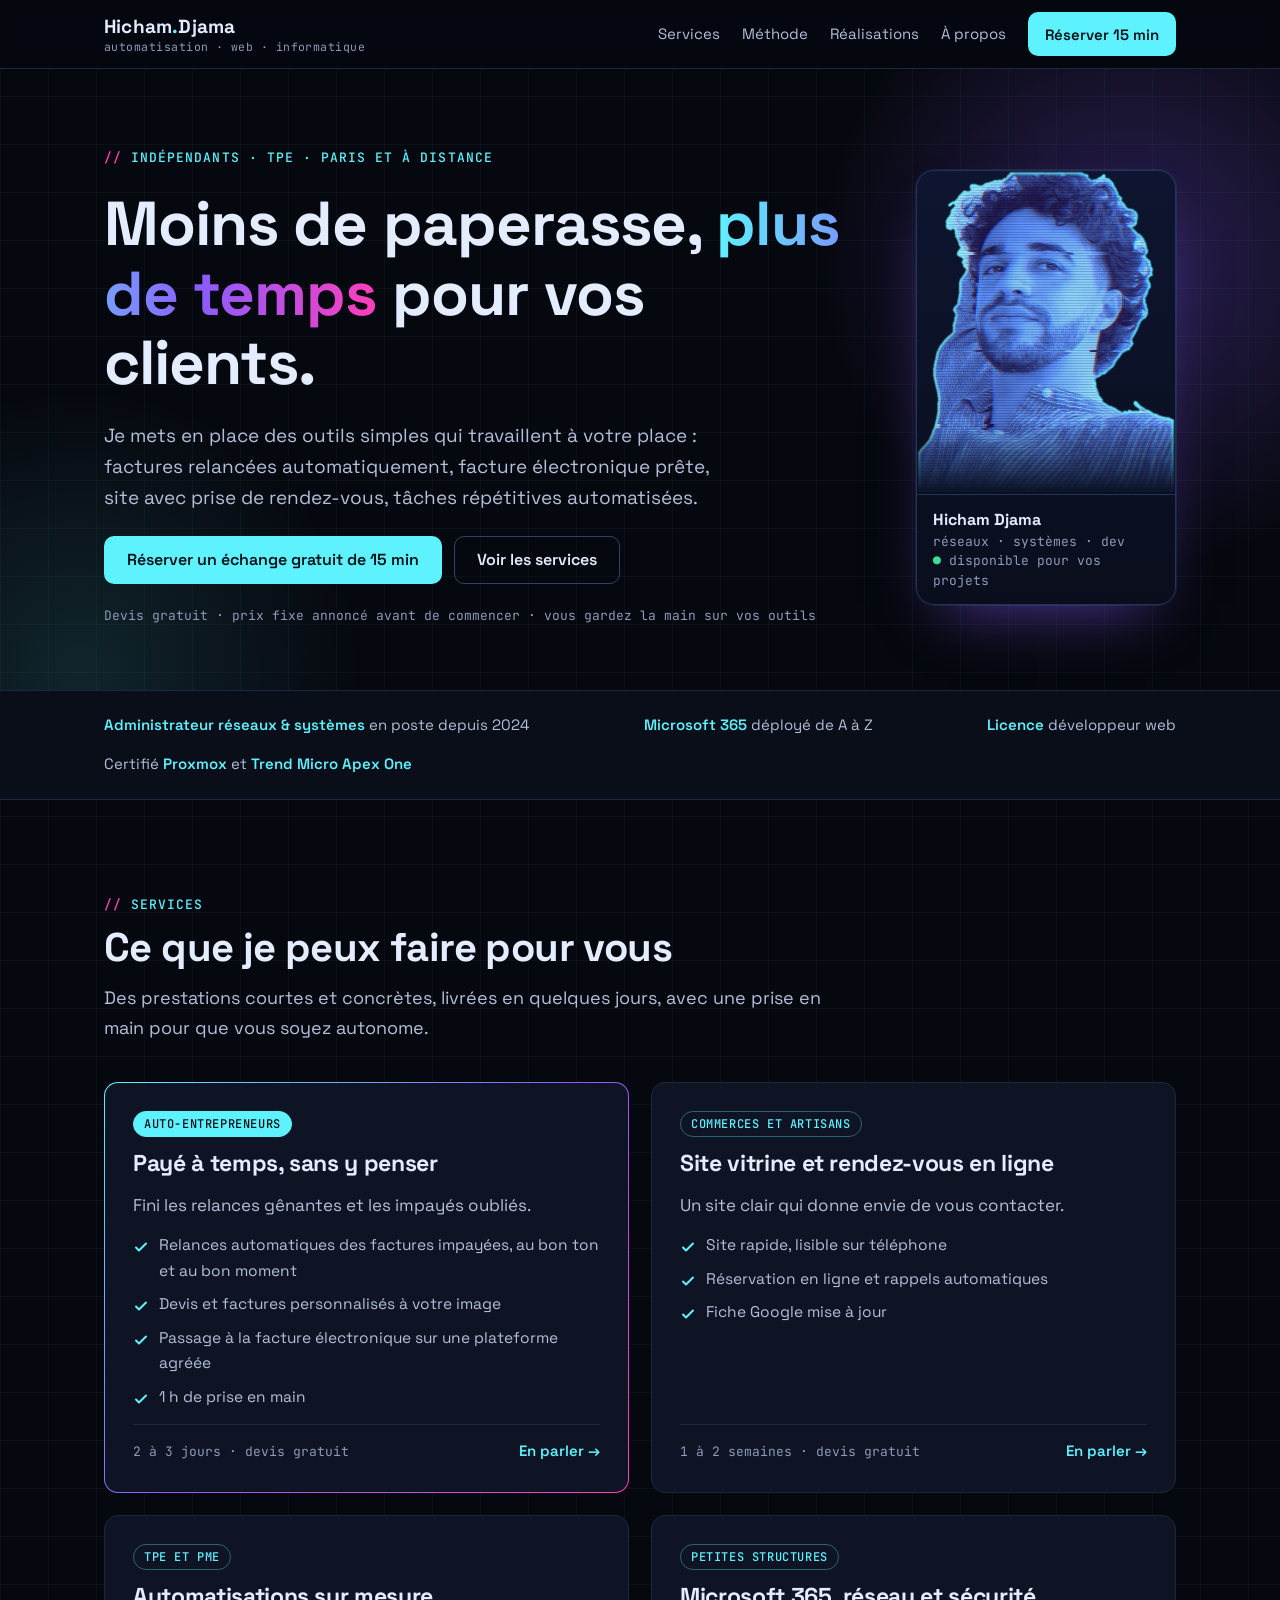
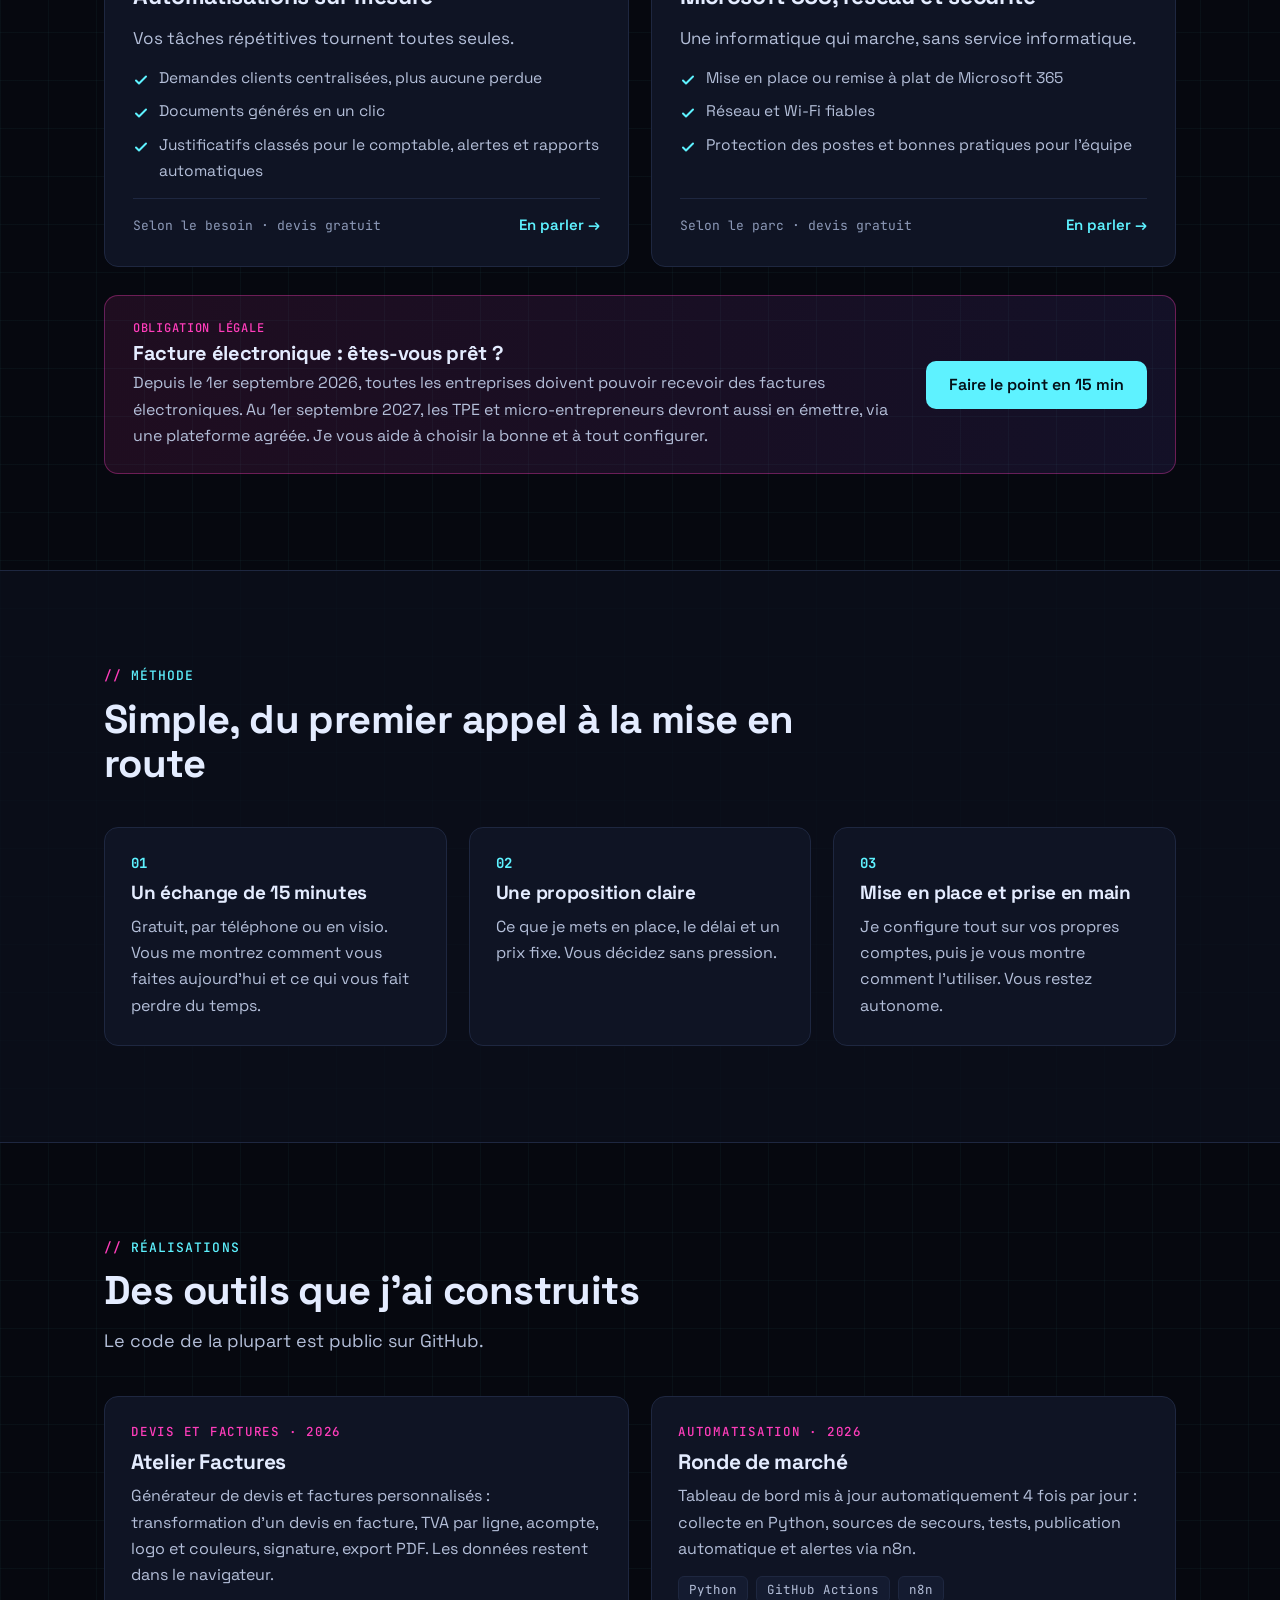
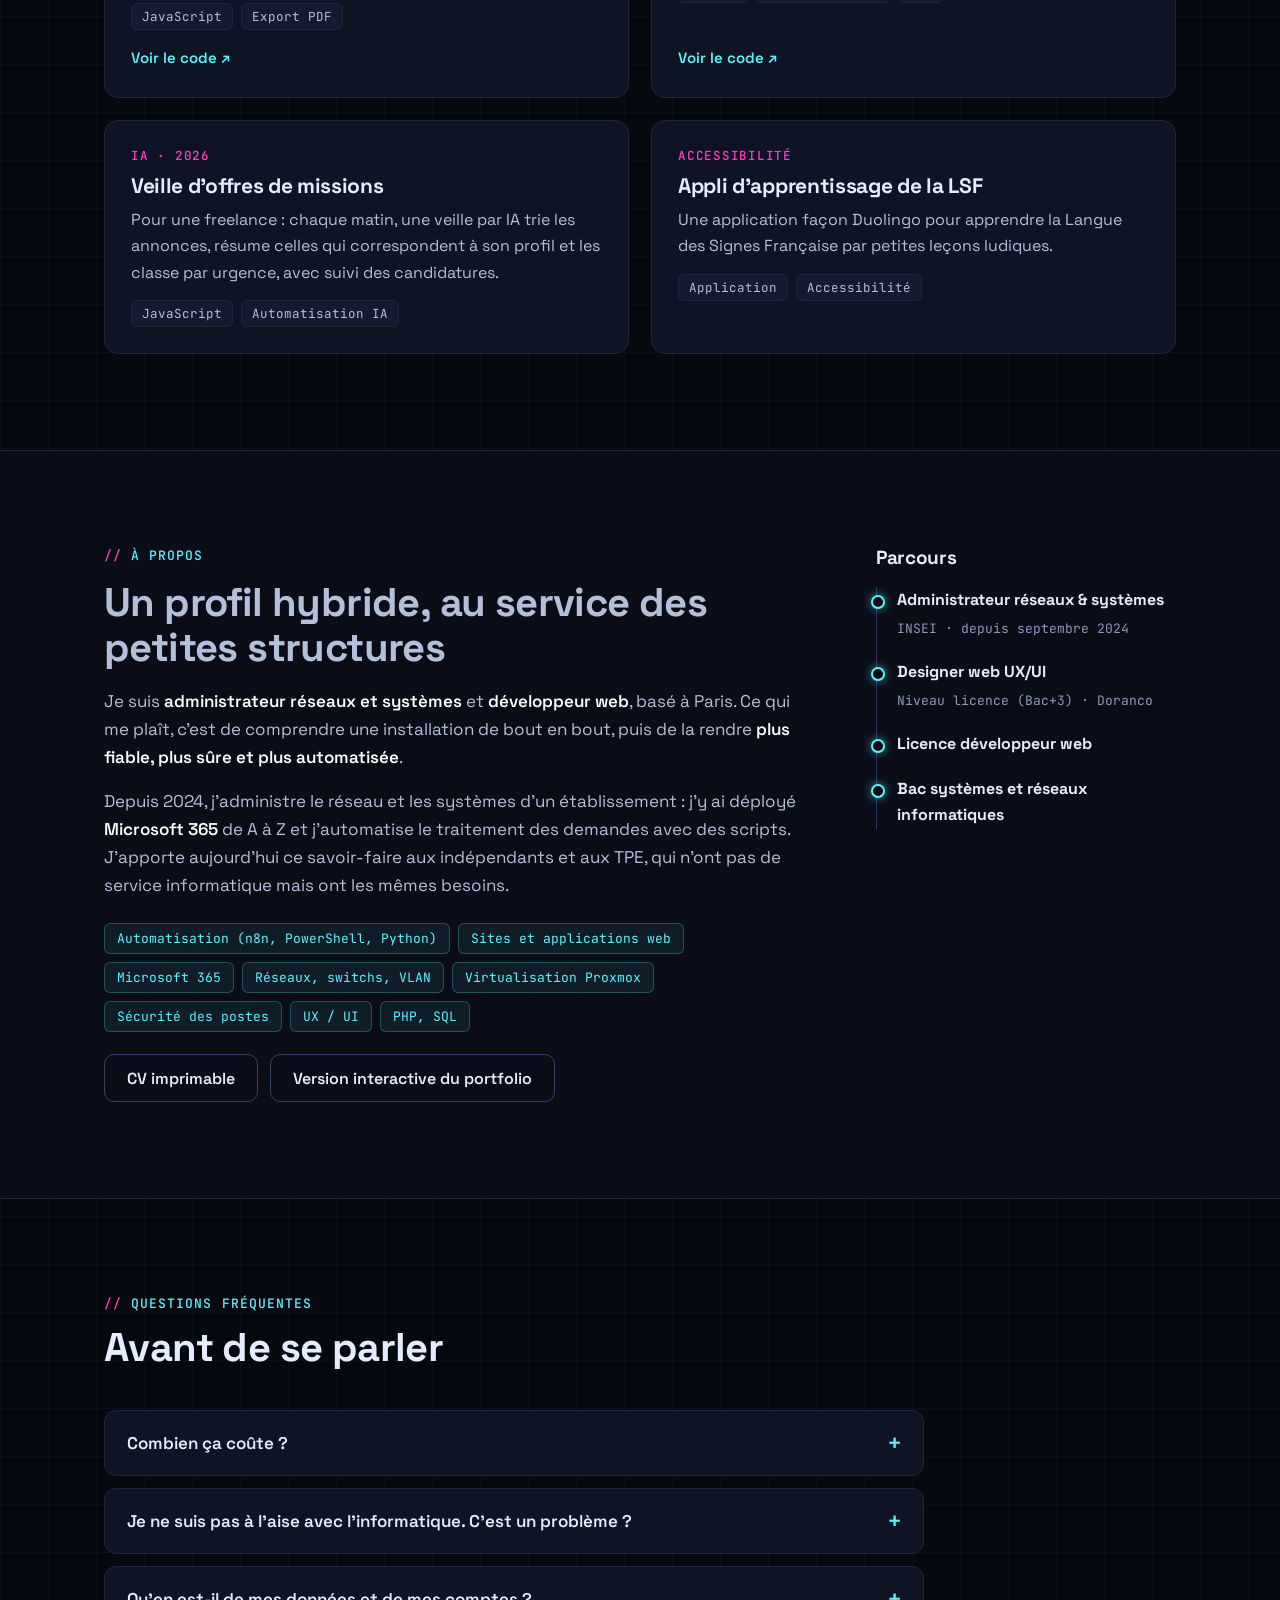
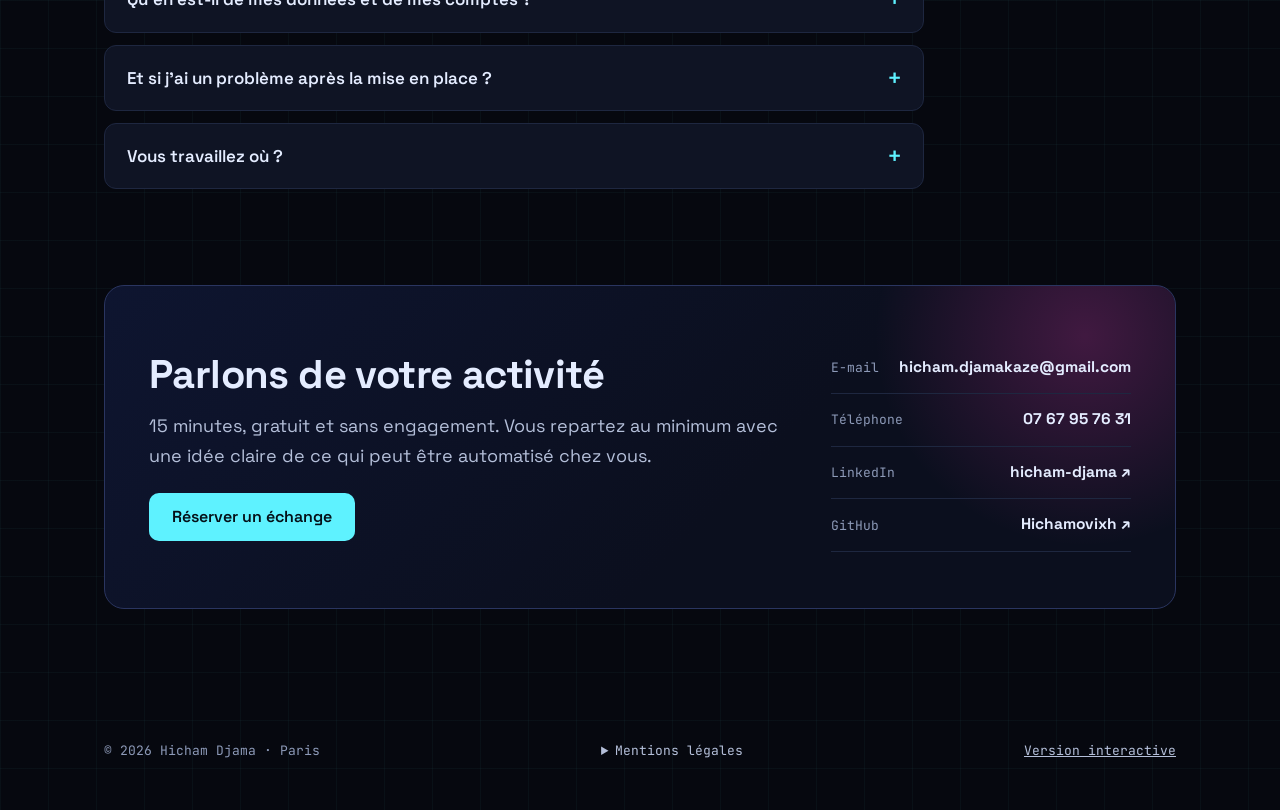
==== commit ab3611ad: "Contact : adresse e-mail professionnelle Co-Authored-By: Claude Opus 5.5 <noreply@anthropic.com> Cla" ====
--- a/index.html
+++ b/index.html
@@ -16,7 +16,7 @@
 <link rel="preconnect" href="https://fonts.gstatic.com" crossorigin>
 <link href="https://fonts.googleapis.com/css2?family=JetBrains+Mono:wght@400;500;700&family=Space+Grotesk:wght@400;500;600;700&display=swap" rel="stylesheet">
 <script type="application/ld+json">
-{"@context":"https://schema.org","@type":"ProfessionalService","name":"Hicham Djama","url":"https://hichamovixh.github.io/cybercv/","email":"hicham.djama95@gmail.com","telephone":"+33767957631","areaServed":"France","address":{"@type":"PostalAddress","addressLocality":"Paris","addressCountry":"FR"},"founder":{"@type":"Person","name":"Hicham Djama","jobTitle":"Administrateur réseaux et systèmes, développeur web","sameAs":["https://github.com/Hichamovixh","https://www.linkedin.com/in/hicham-djama-5186291b6/"]},"description":"Automatisation, relances de factures, facture électronique, sites web avec prise de rendez-vous et informatique de petite structure."}
+{"@context":"https://schema.org","@type":"ProfessionalService","name":"Hicham Djama","url":"https://hichamovixh.github.io/cybercv/","email":"hicham.djamakaze@gmail.com","telephone":"+33767957631","areaServed":"France","address":{"@type":"PostalAddress","addressLocality":"Paris","addressCountry":"FR"},"founder":{"@type":"Person","name":"Hicham Djama","jobTitle":"Administrateur réseaux et systèmes, développeur web","sameAs":["https://github.com/Hichamovixh","https://www.linkedin.com/in/hicham-djama-5186291b6/"]},"description":"Automatisation, relances de factures, facture électronique, sites web avec prise de rendez-vous et informatique de petite structure."}
 </script>
 <style>
 :root{--bg:#06080F;--bg2:#0B0F1B;--panel:#0F1424;--line:#1E2740;--ink:#E4ECFF;--ink2:#B4BFD9;--muted:#8D9AB8;--cyan:#5EF2FF;--violet:#8B5CFF;--pink:#FF3DBB;--r:14px;--max:1120px;--mono:"JetBrains Mono",ui-monospace,monospace}
@@ -372,10 +372,10 @@
 <div class="l">
 <h2>Parlons de votre activité</h2>
 <p>15 minutes, gratuit et sans engagement. Vous repartez au minimum avec une idée claire de ce qui peut être automatisé chez vous.</p>
-<p style="margin-top:8px"><a class="btn btn-p js-book" href="mailto:hicham.djama95@gmail.com?subject=Demande%20d%27%C3%A9change%20de%2015%20minutes">Réserver un échange</a></p>
+<p style="margin-top:8px"><a class="btn btn-p js-book" href="mailto:hicham.djamakaze@gmail.com?subject=Demande%20d%27%C3%A9change%20de%2015%20minutes">Réserver un échange</a></p>
 </div>
 <div class="r">
-<a class="line" href="mailto:hicham.djama95@gmail.com"><span>E-mail</span><b>hicham.djama95@gmail.com</b></a>
+<a class="line" href="mailto:hicham.djamakaze@gmail.com"><span>E-mail</span><b>hicham.djamakaze@gmail.com</b></a>
 <a class="line" href="tel:+33767957631"><span>Téléphone</span><b>07 67 95 76 31</b></a>
 <a class="line" href="https://www.linkedin.com/in/hicham-djama-5186291b6/" target="_blank" rel="noopener"><span>LinkedIn</span><b>hicham-djama ↗</b></a>
 <a class="line" href="https://github.com/Hichamovixh" target="_blank" rel="noopener"><span>GitHub</span><b>Hichamovixh ↗</b></a>
@@ -390,7 +390,7 @@
 <p>© <span id="y">2026</span> Hicham Djama · Paris</p>
 <details>
 <summary>Mentions légales</summary>
-<p>Éditeur du site : Hicham Djama, Paris · hicham.djama95@gmail.com.<!-- Ajouter ici : « Entrepreneur individuel — SIRET … » une fois l'immatriculation faite. --> Hébergement : GitHub Pages, GitHub, Inc. Ce site n'utilise aucun cookie ni outil de mesure d'audience.</p>
+<p>Éditeur du site : Hicham Djama, Paris · hicham.djamakaze@gmail.com.<!-- Ajouter ici : « Entrepreneur individuel — SIRET … » une fois l'immatriculation faite. --> Hébergement : GitHub Pages, GitHub, Inc. Ce site n'utilise aucun cookie ni outil de mesure d'audience.</p>
 </details>
 <p><a href="interactif.html">Version interactive</a></p>
 </div>
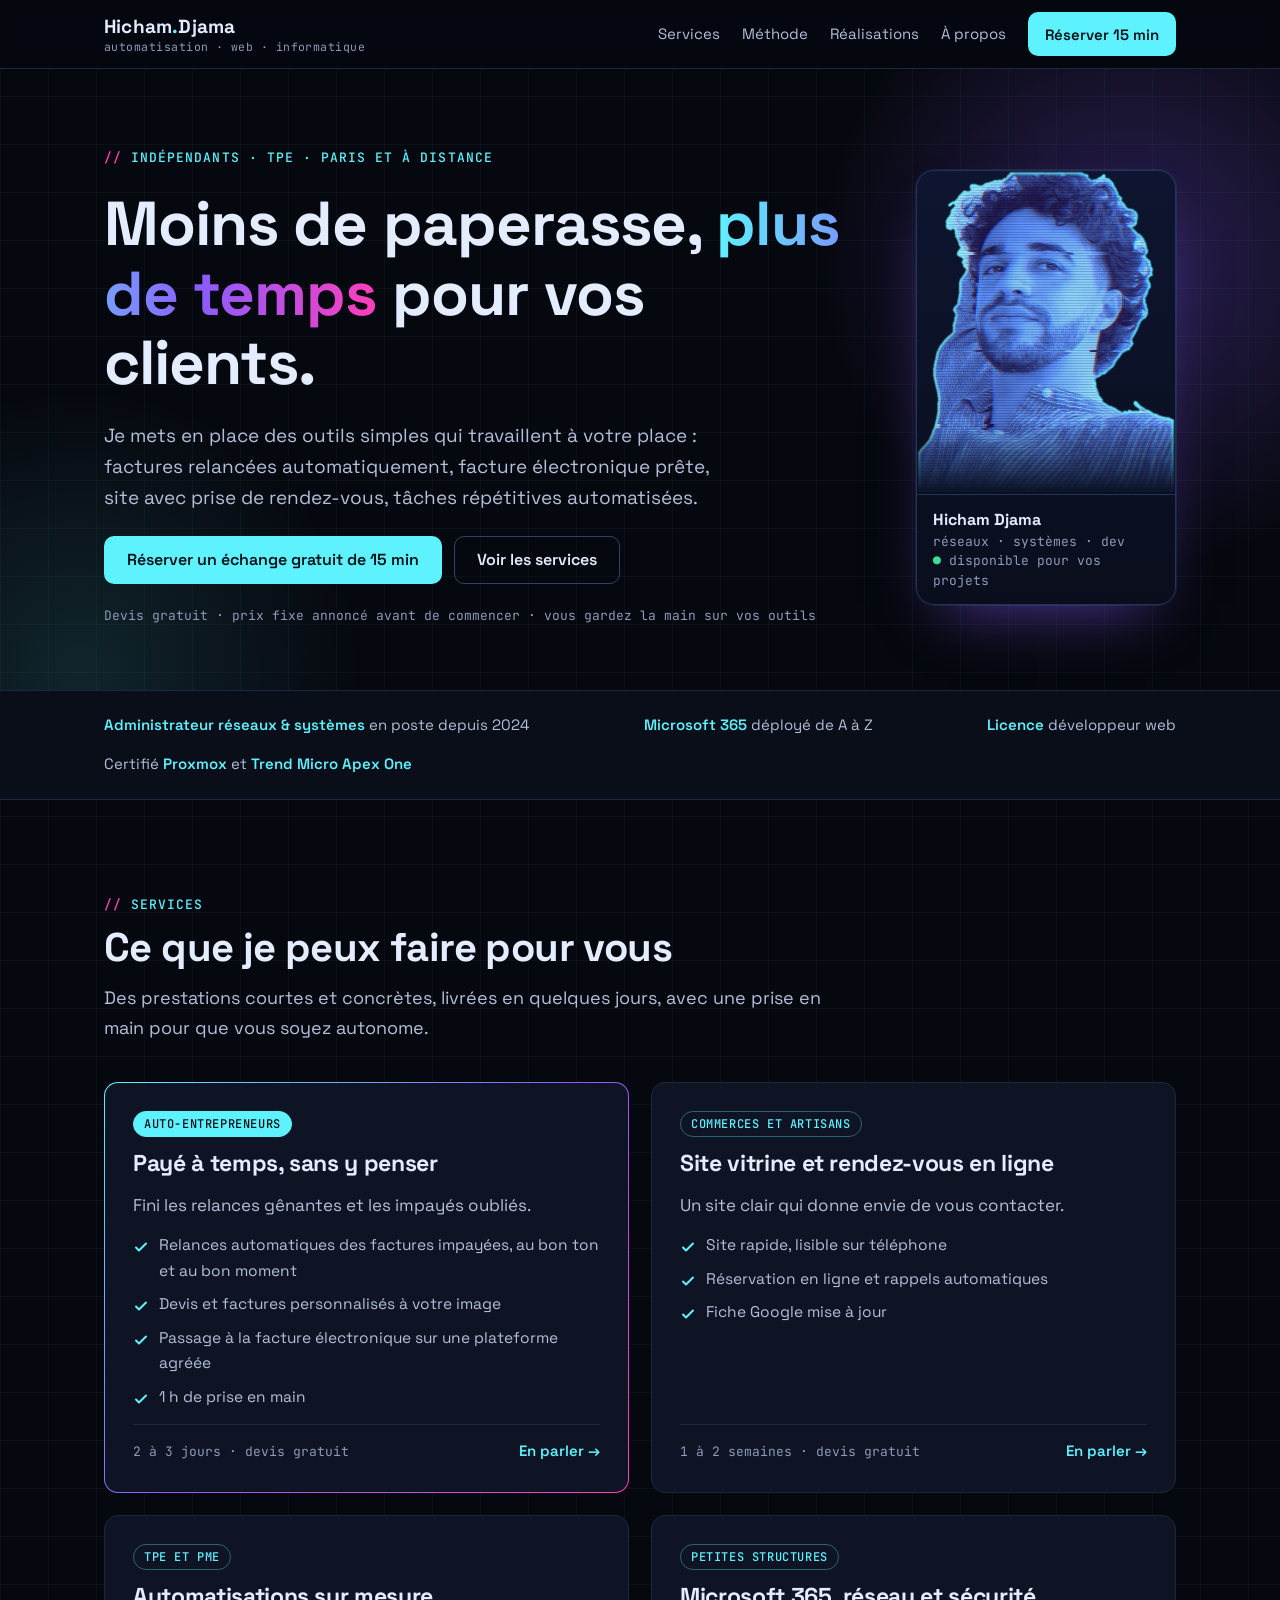
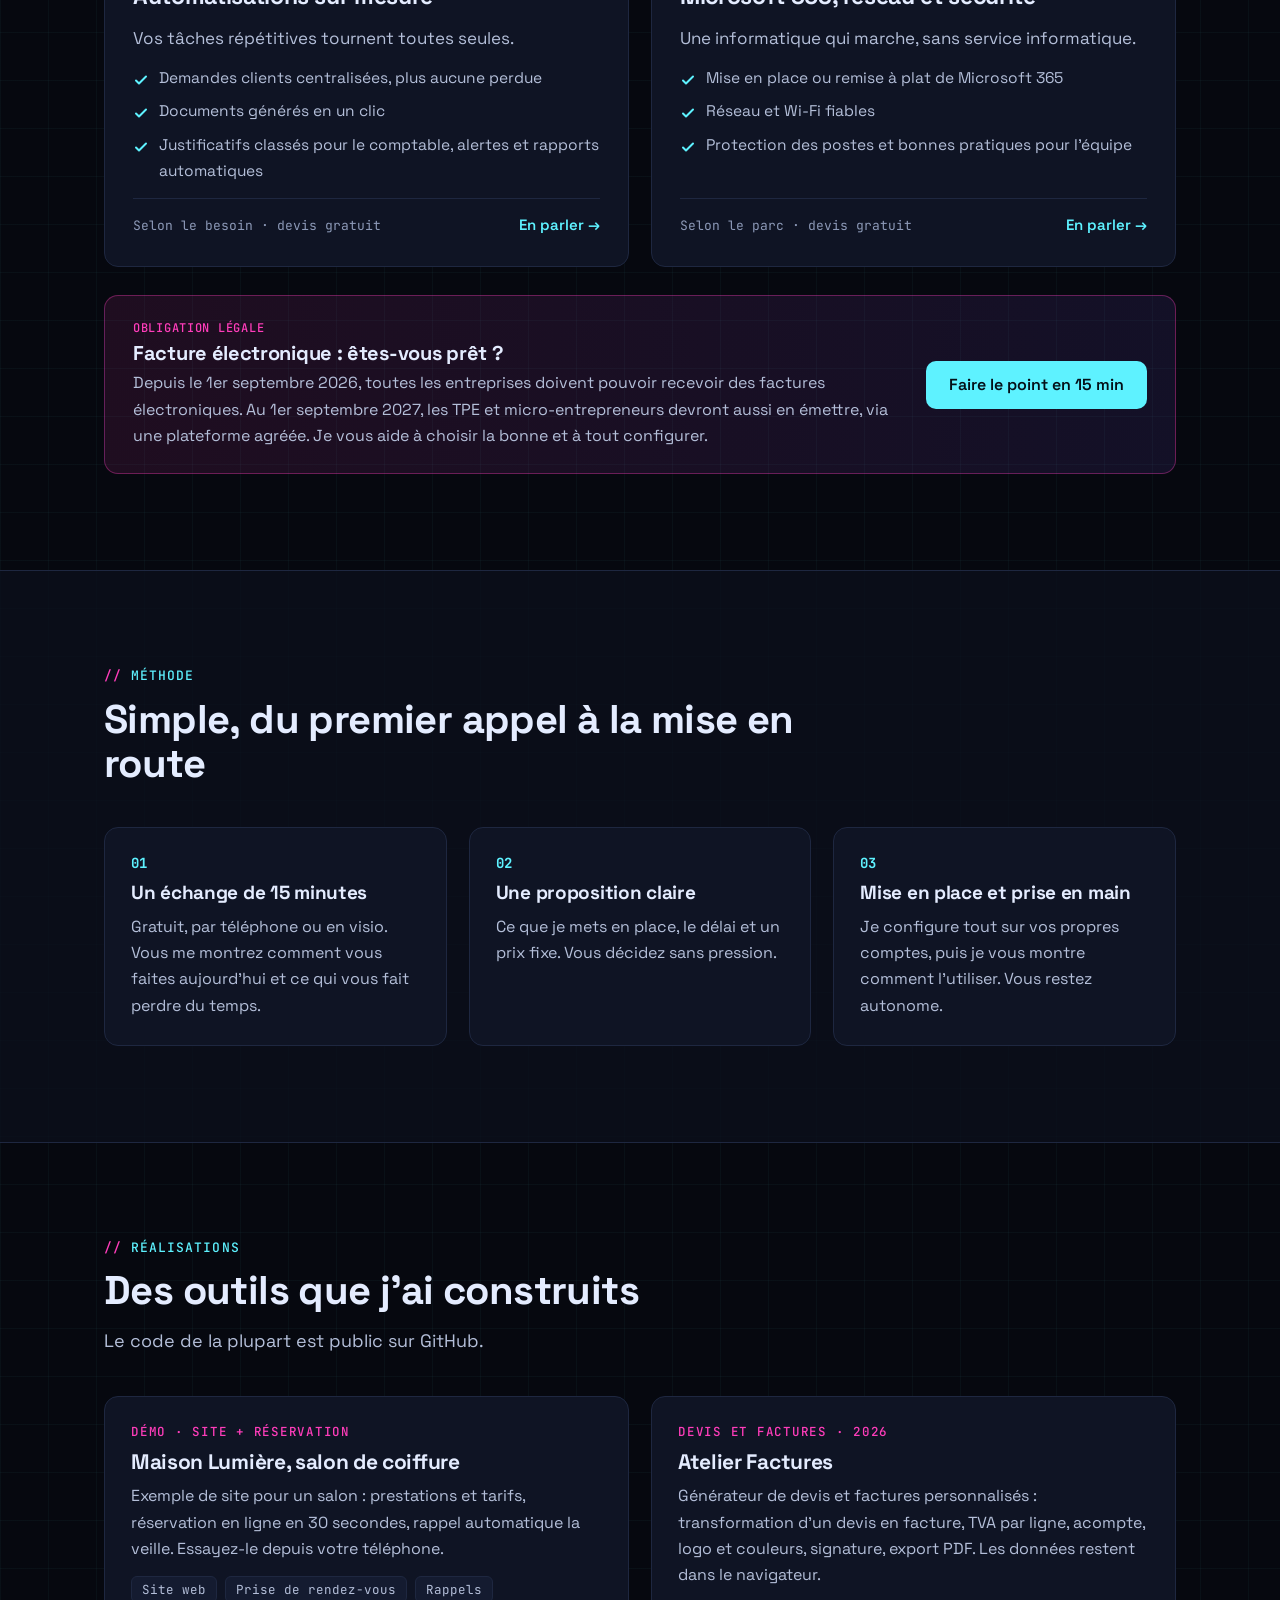
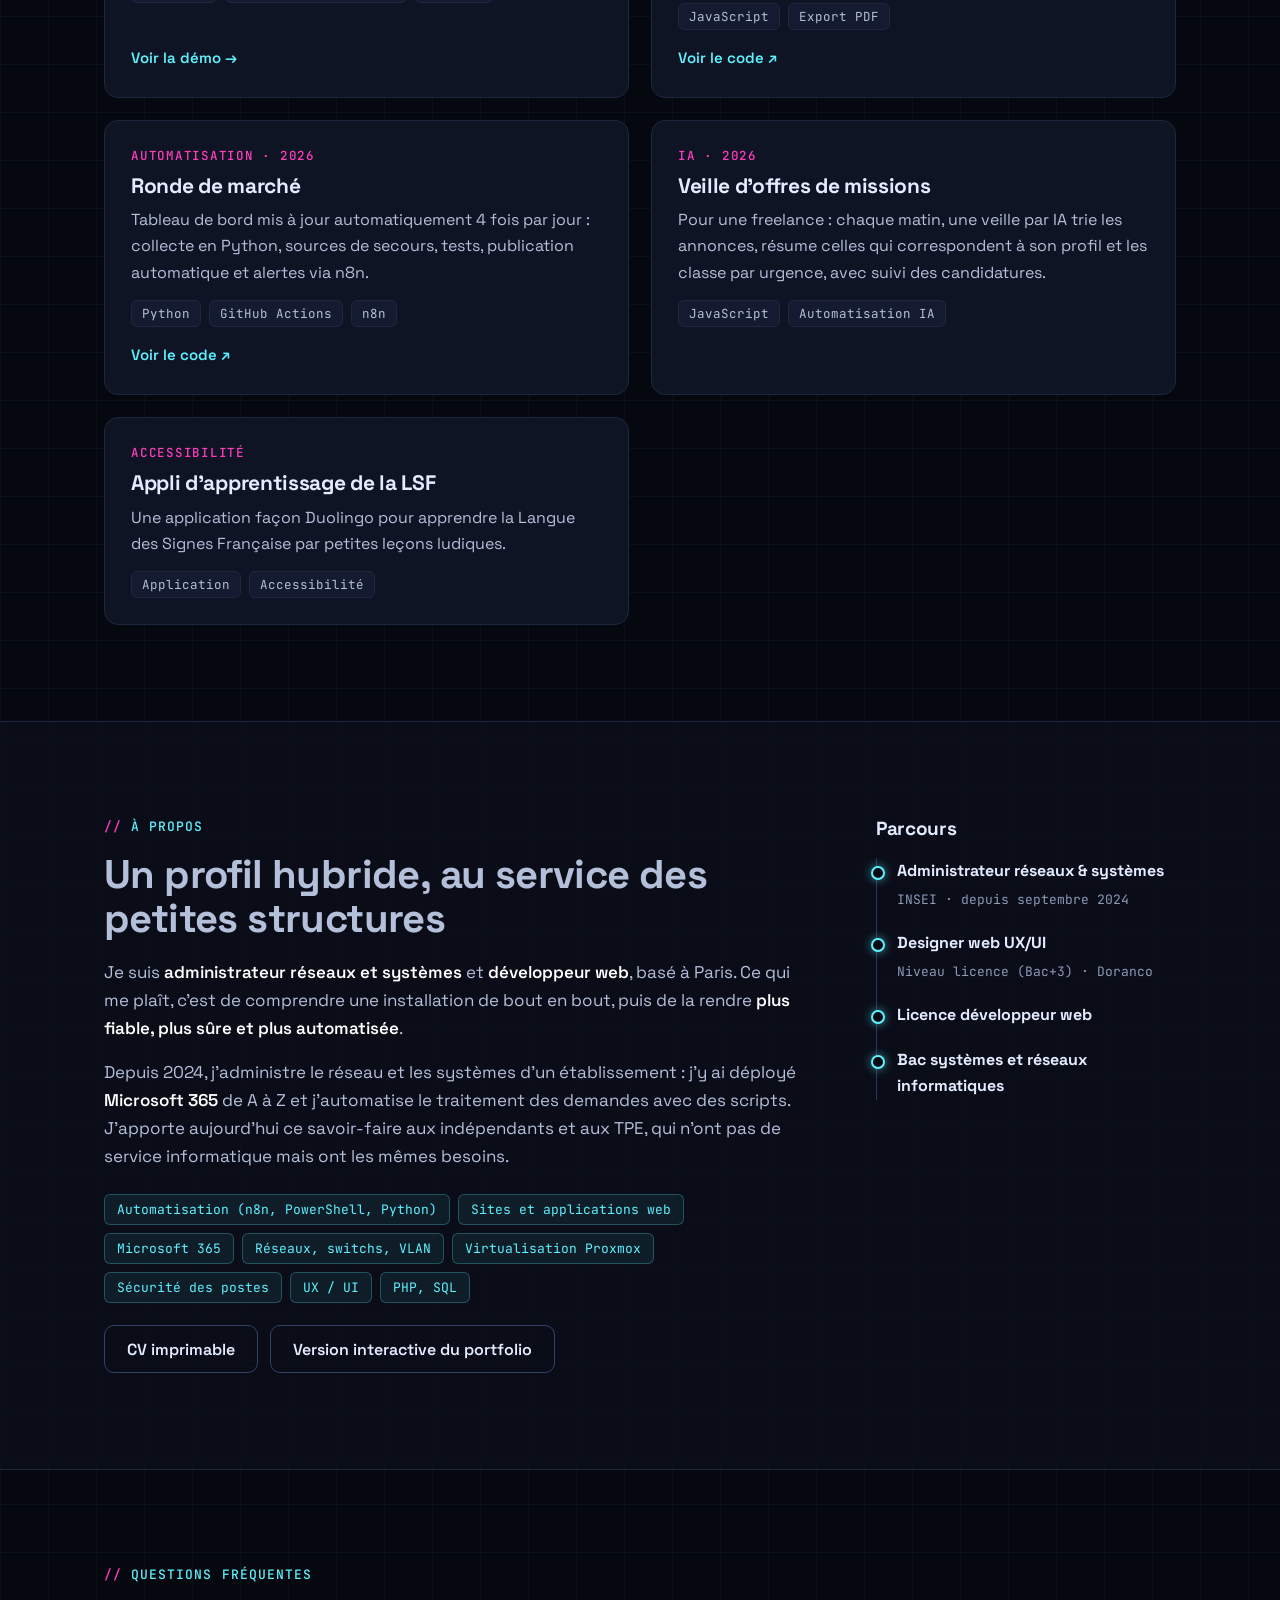
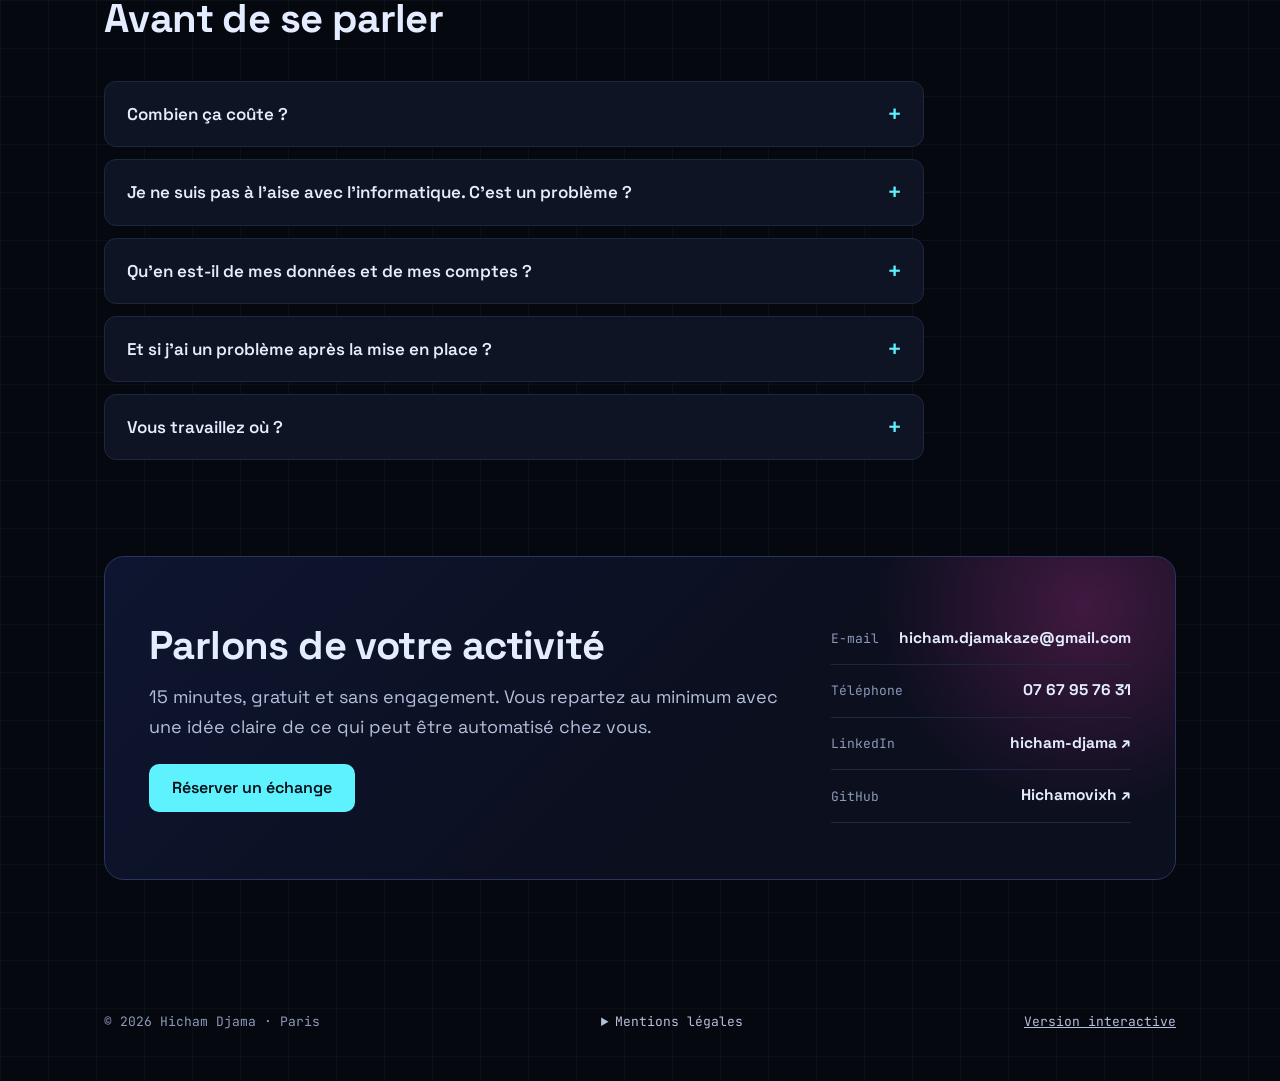
==== commit 756a0a8b: "Démo « Maison Lumière » : site de salon avec réservation en ligne, liée depuis Réalisations Co-Autho" ====
--- a/index.html
+++ b/index.html
@@ -300,6 +300,13 @@
 </div>
 <div class="work">
 <article class="proj">
+<p class="k">Démo · Site + réservation</p>
+<h3>Maison Lumière, salon de coiffure</h3>
+<p>Exemple de site pour un salon : prestations et tarifs, réservation en ligne en 30 secondes, rappel automatique la veille. Essayez-le depuis votre téléphone.</p>
+<div class="chips"><span>Site web</span><span>Prise de rendez-vous</span><span>Rappels</span></div>
+<a class="more" href="demo-salon/">Voir la démo →</a>
+</article>
+<article class="proj">
 <p class="k">Devis et factures · 2026</p>
 <h3>Atelier Factures</h3>
 <p>Générateur de devis et factures personnalisés : transformation d'un devis en facture, TVA par ligne, acompte, logo et couleurs, signature, export PDF. Les données restent dans le navigateur.</p>
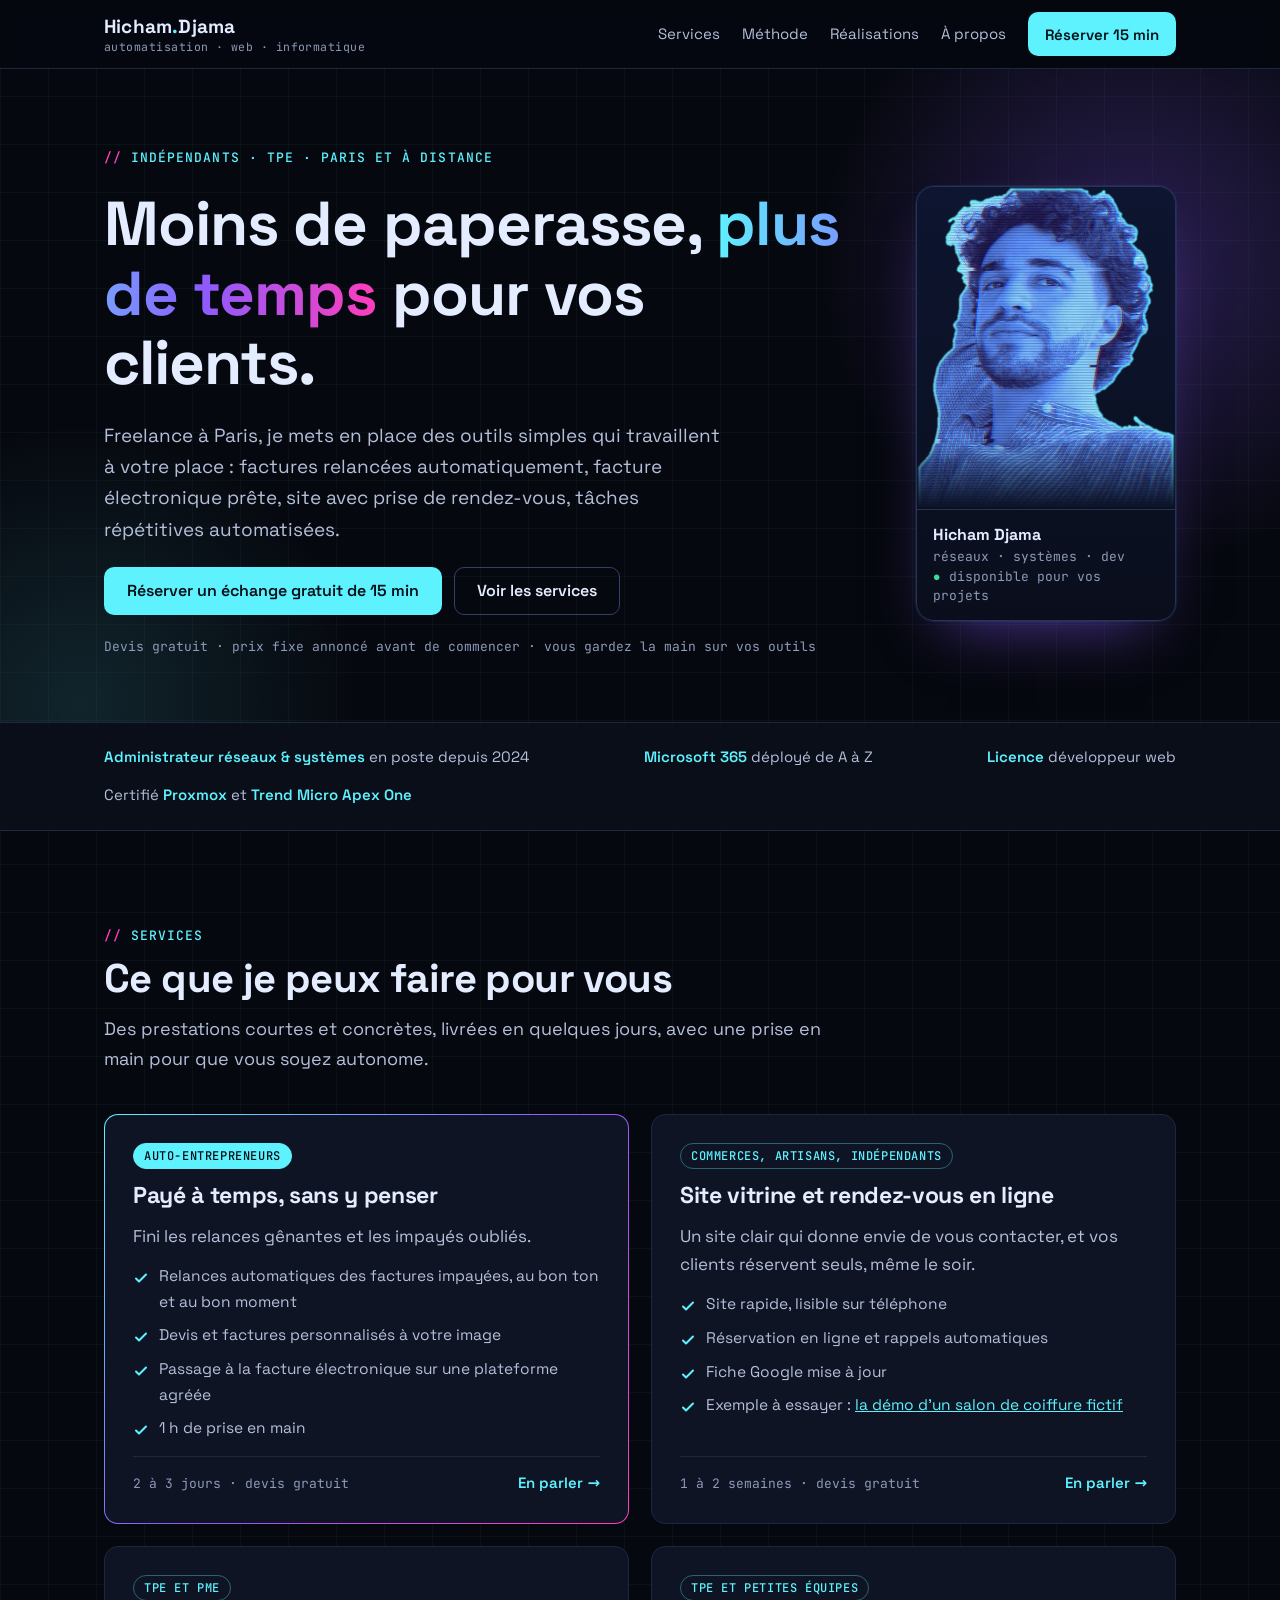
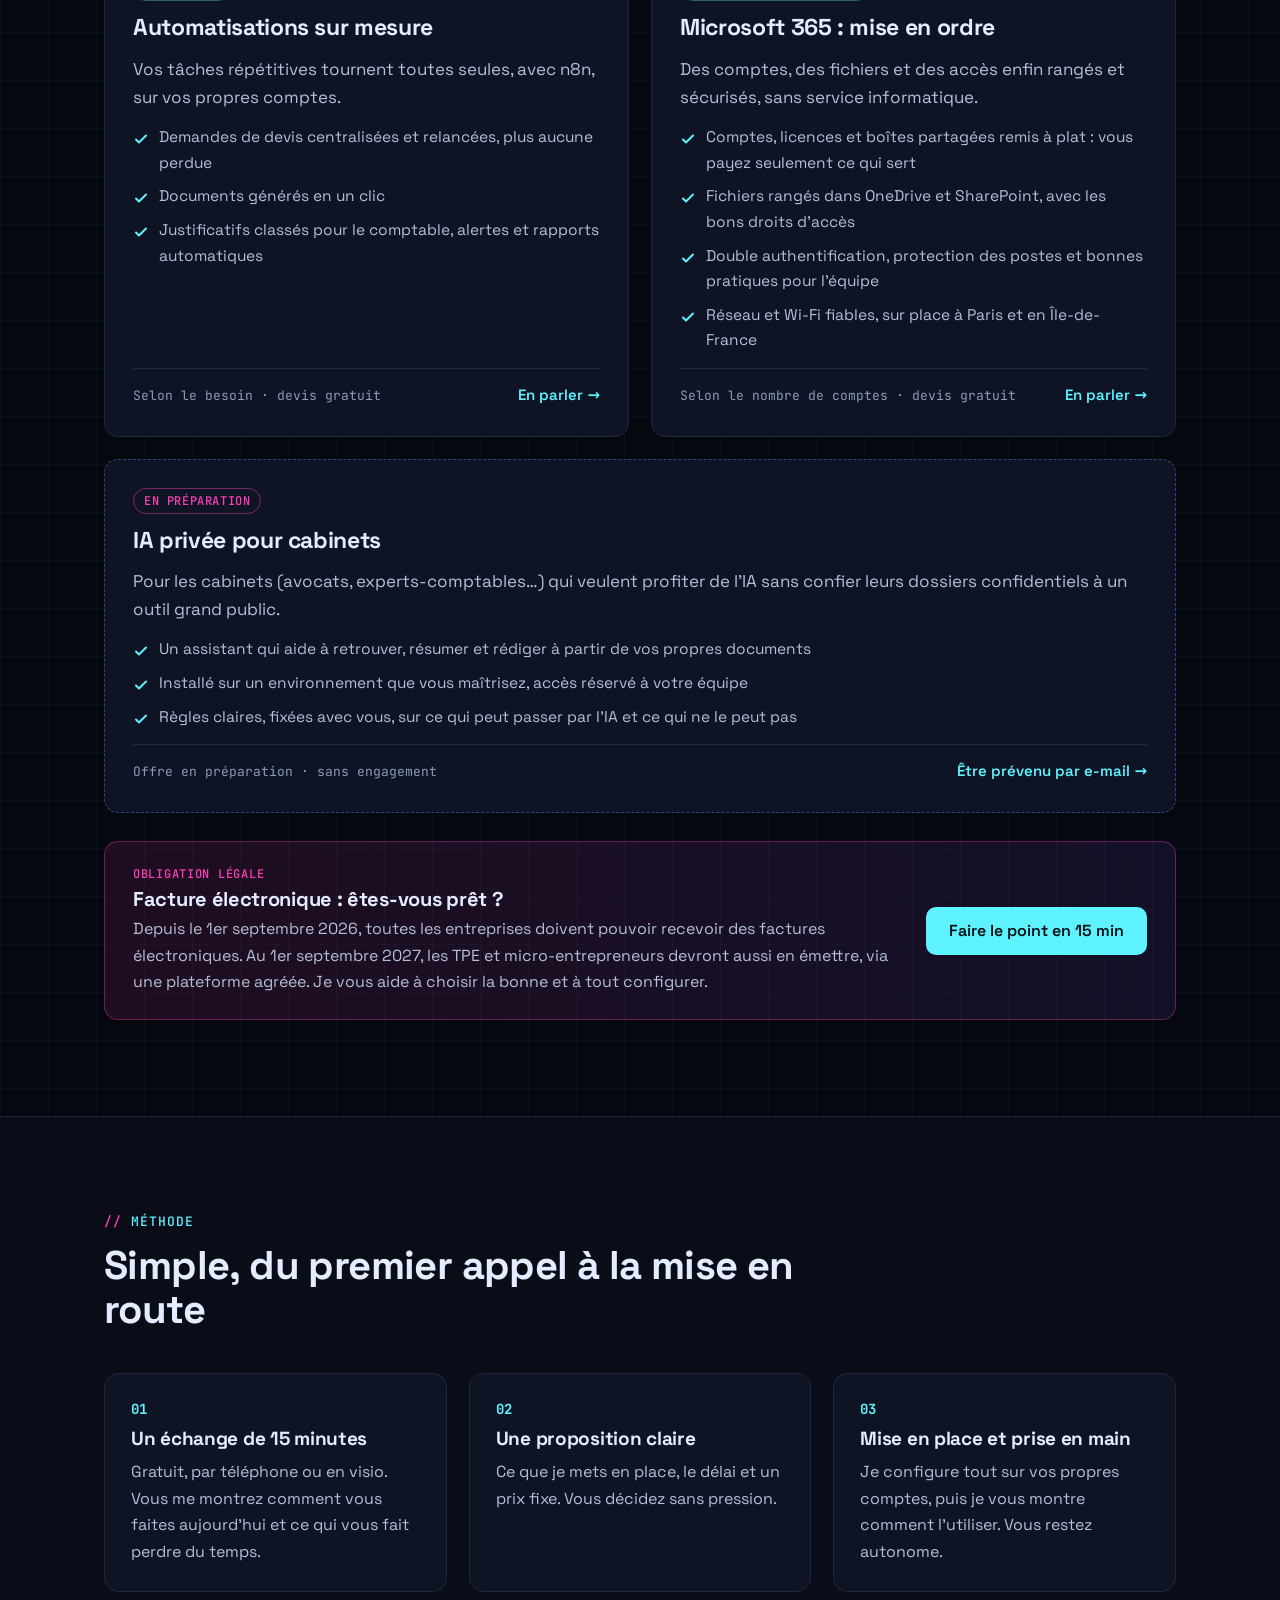
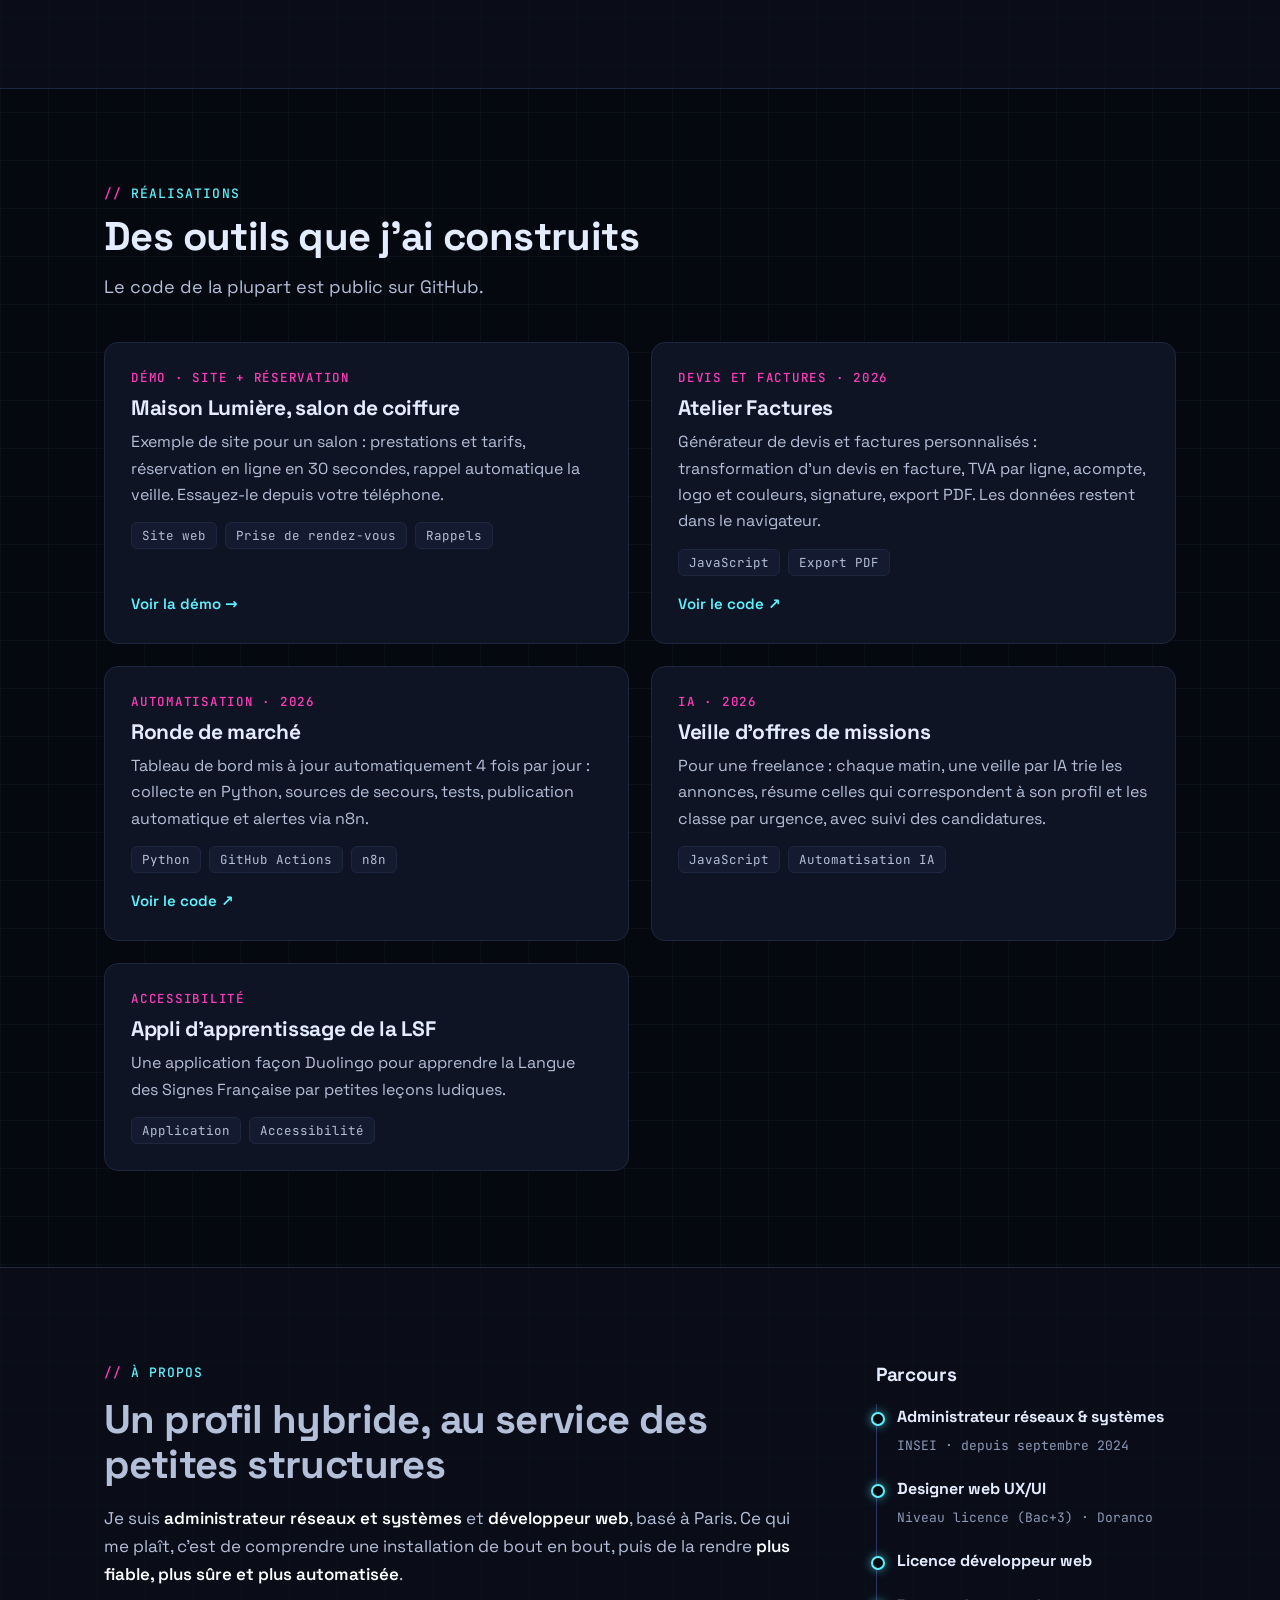
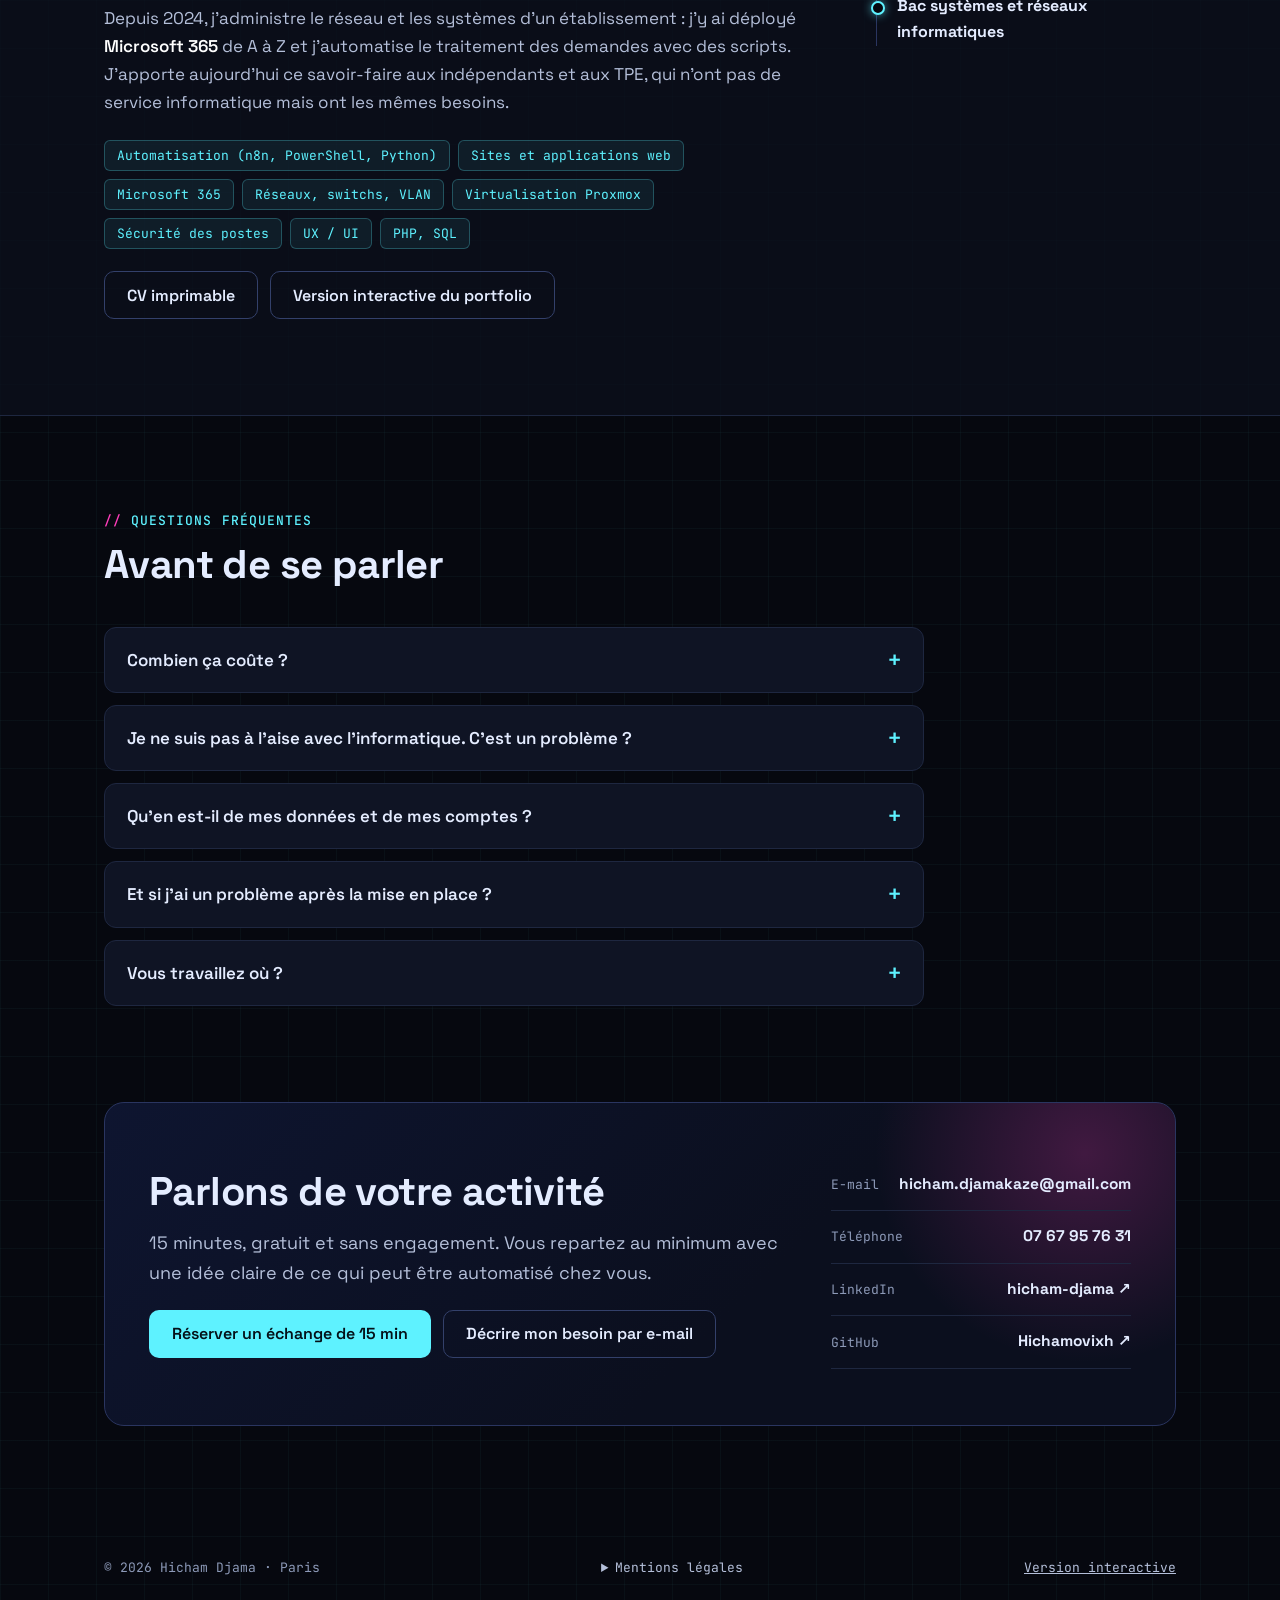
==== commit ac043443: "Site pro : référencement local, nouveaux services, accessibilité et mobile - Title et description vi" ====
--- a/index.html
+++ b/index.html
@@ -3,22 +3,46 @@
 <head>
 <meta charset="utf-8">
 <meta name="viewport" content="width=device-width, initial-scale=1">
-<title>Hicham Djama — Automatisation, sites web et informatique pour indépendants et TPE · Paris</title>
-<meta name="description" content="Administrateur réseaux et systèmes, développeur web à Paris. Relances de factures automatiques, facture électronique, sites avec prise de rendez-vous, automatisations et Microsoft 365 pour indépendants et petites entreprises. Échange de 15 minutes offert.">
+<title>Site avec prise de rendez-vous, automatisation n8n et Microsoft 365 à Paris · Hicham Djama</title>
+<meta name="description" content="Freelance à Paris : création de site avec prise de rendez-vous, automatisations n8n (relances de factures, demandes de devis) et Microsoft 365 pour indépendants et TPE. Devis gratuit, échange de 15 min offert.">
 <link rel="canonical" href="https://hichamovixh.github.io/cybercv/">
+<meta name="theme-color" content="#06080F">
+<link rel="icon" href="data:image/svg+xml,%3Csvg xmlns='http://www.w3.org/2000/svg' viewBox='0 0 64 64'%3E%3Cpath d='M32 3l25 14.5v29L32 61 7 46.5v-29z' fill='%2304050a' stroke='%235ef2ff' stroke-width='4'/%3E%3Ctext x='32' y='41' font-family='monospace' font-weight='700' font-size='22' fill='%235ef2ff' text-anchor='middle'%3EHD%3C/text%3E%3C/svg%3E">
 <meta property="og:type" content="website">
+<meta property="og:locale" content="fr_FR">
+<meta property="og:site_name" content="Hicham Djama · automatisation, web, Microsoft 365">
 <meta property="og:title" content="Hicham Djama — Moins de paperasse, plus de temps pour vos clients">
-<meta property="og:description" content="Relances de factures, facture électronique, sites avec prise de rendez-vous, automatisations et Microsoft 365 pour indépendants et TPE.">
+<meta property="og:description" content="Freelance à Paris : sites avec prise de rendez-vous, automatisations n8n, relances de factures et Microsoft 365 pour indépendants et TPE. Devis gratuit.">
 <meta property="og:url" content="https://hichamovixh.github.io/cybercv/">
 <meta property="og:image" content="https://hichamovixh.github.io/cybercv/assets/og.jpg">
+<meta property="og:image:width" content="1200">
+<meta property="og:image:height" content="630">
+<meta property="og:image:alt" content="Hicham Djama, automatisation, sites web et informatique pour indépendants et TPE à Paris">
 <meta name="twitter:card" content="summary_large_image">
-<link rel="preconnect" href="https://fonts.googleapis.com">
-<link rel="preconnect" href="https://fonts.gstatic.com" crossorigin>
-<link href="https://fonts.googleapis.com/css2?family=JetBrains+Mono:wght@400;500;700&family=Space+Grotesk:wght@400;500;600;700&display=swap" rel="stylesheet">
+<meta name="twitter:title" content="Hicham Djama — Moins de paperasse, plus de temps pour vos clients">
+<meta name="twitter:description" content="Freelance à Paris : sites avec prise de rendez-vous, automatisations n8n, relances de factures et Microsoft 365 pour indépendants et TPE.">
+<meta name="twitter:image" content="https://hichamovixh.github.io/cybercv/assets/og.jpg">
+<meta name="twitter:image:alt" content="Hicham Djama, automatisation, sites web et informatique pour indépendants et TPE à Paris">
+<link rel="preload" href="assets/fonts/space-grotesk.woff2" as="font" type="font/woff2" crossorigin>
 <script type="application/ld+json">
-{"@context":"https://schema.org","@type":"ProfessionalService","name":"Hicham Djama","url":"https://hichamovixh.github.io/cybercv/","email":"hicham.djamakaze@gmail.com","telephone":"+33767957631","areaServed":"France","address":{"@type":"PostalAddress","addressLocality":"Paris","addressCountry":"FR"},"founder":{"@type":"Person","name":"Hicham Djama","jobTitle":"Administrateur réseaux et systèmes, développeur web","sameAs":["https://github.com/Hichamovixh","https://www.linkedin.com/in/hicham-djama-5186291b6/"]},"description":"Automatisation, relances de factures, facture électronique, sites web avec prise de rendez-vous et informatique de petite structure."}
+{"@context":"https://schema.org","@type":"ProfessionalService","@id":"https://hichamovixh.github.io/cybercv/#hicham-djama",
+"name":"Hicham Djama — automatisation, sites web et Microsoft 365","url":"https://hichamovixh.github.io/cybercv/",
+"image":"https://hichamovixh.github.io/cybercv/assets/og.jpg","email":"hicham.djamakaze@gmail.com","telephone":"+33767957631",
+"address":{"@type":"PostalAddress","addressLocality":"Paris","addressRegion":"Île-de-France","addressCountry":"FR"},
+"areaServed":[{"@type":"City","name":"Paris"},{"@type":"AdministrativeArea","name":"Île-de-France"},{"@type":"Country","name":"France"}],
+"availableLanguage":"fr",
+"description":"Freelance à Paris : sites avec prise de rendez-vous, automatisations n8n (relances de factures, demandes de devis), facture électronique et Microsoft 365 pour indépendants et TPE.",
+"founder":{"@type":"Person","name":"Hicham Djama","jobTitle":"Administrateur réseaux et systèmes, développeur web","sameAs":["https://github.com/Hichamovixh","https://www.linkedin.com/in/hicham-djama-5186291b6/"]},
+"knowsAbout":["n8n","Automatisation","Microsoft 365","Création de sites web","Prise de rendez-vous en ligne","Facture électronique","Réseaux","Sécurité des postes"],
+"hasOfferCatalog":{"@type":"OfferCatalog","name":"Services","itemListElement":[
+{"@type":"Offer","itemOffered":{"@type":"Service","name":"Payé à temps : relances de factures automatiques et facture électronique","serviceType":"Automatisation de la facturation","areaServed":"France"}},
+{"@type":"Offer","itemOffered":{"@type":"Service","name":"Site vitrine avec prise de rendez-vous en ligne","serviceType":"Création de site web","areaServed":"France"}},
+{"@type":"Offer","itemOffered":{"@type":"Service","name":"Automatisations sur mesure avec n8n","serviceType":"Automatisation","areaServed":"France"}},
+{"@type":"Offer","itemOffered":{"@type":"Service","name":"Microsoft 365 : mise en ordre","serviceType":"Informatique pour TPE","areaServed":[{"@type":"City","name":"Paris"},{"@type":"AdministrativeArea","name":"Île-de-France"}]}}]}}
 </script>
 <style>
+@font-face{font-family:"Space Grotesk";font-style:normal;font-weight:300 700;font-display:swap;src:url(assets/fonts/space-grotesk.woff2) format("woff2-variations"),url(assets/fonts/space-grotesk.woff2) format("woff2")}
+@font-face{font-family:"JetBrains Mono";font-style:normal;font-weight:100 800;font-display:swap;src:url(assets/fonts/jetbrains-mono.woff2) format("woff2-variations"),url(assets/fonts/jetbrains-mono.woff2) format("woff2")}
 :root{--bg:#06080F;--bg2:#0B0F1B;--panel:#0F1424;--line:#1E2740;--ink:#E4ECFF;--ink2:#B4BFD9;--muted:#8D9AB8;--cyan:#5EF2FF;--violet:#8B5CFF;--pink:#FF3DBB;--r:14px;--max:1120px;--mono:"JetBrains Mono",ui-monospace,monospace}
 *{box-sizing:border-box}
 html{scroll-behavior:smooth}
@@ -45,6 +69,9 @@
 .links{display:flex;align-items:center;gap:22px;flex-wrap:wrap;font-size:15px}
 .links a{color:var(--ink2);text-decoration:none}.links a:hover{color:#fff}
 @media (max-width:760px){.links a.hide-s{display:none}}
+/* téléphone : marque et bouton sur une seule ligne, l'en-tête collant prend moins de place */
+@media (max-width:480px){.nav{flex-wrap:nowrap;min-height:60px}.brand small,.links a.hide-xs{display:none}.links .btn{padding:10px 14px}.ctas .btn{padding-left:14px;padding-right:14px}}
+.sr{position:absolute;width:1px;height:1px;padding:0;margin:-1px;overflow:hidden;clip:rect(0 0 0 0);white-space:nowrap;border:0}
 
 /* buttons */
 .btn{display:inline-flex;align-items:center;justify-content:center;gap:8px;min-height:48px;padding:12px 22px;border-radius:10px;font:600 16px "Space Grotesk",sans-serif;text-decoration:none;border:1px solid transparent;transition:box-shadow .2s,background .2s,border-color .2s,color .2s}
@@ -97,8 +124,11 @@
 .card li{display:flex;gap:10px;align-items:flex-start}
 .card li svg{flex:none;margin-top:6px}
 .card .foot{margin-top:auto;padding-top:14px;border-top:1px solid var(--line);display:flex;justify-content:space-between;align-items:center;gap:12px;flex-wrap:wrap;font-size:15px}
-.card .foot span{font:400 13px var(--mono);color:var(--muted)}
+.card .foot>span{font:400 13px var(--mono);color:var(--muted)}
 .card .foot a{font-weight:600;text-decoration:none}
+.card li a{color:var(--cyan)}
+.card.soon{grid-column:1/-1;border-style:dashed;border-color:#34437A}
+.card.soon .tag{color:var(--pink);border-color:rgba(255,61,187,.45)}
 
 /* e-invoice callout */
 .callout{margin-top:28px;background:linear-gradient(90deg,rgba(255,61,187,.10),rgba(139,92,255,.10));border:1px solid rgba(255,61,187,.35);border-radius:var(--r);padding:24px 28px;display:flex;flex-wrap:wrap;gap:18px 32px;align-items:center;justify-content:space-between}
@@ -135,8 +165,8 @@
 .tl li::before{content:"";position:absolute;left:-26px;top:8px;width:10px;height:10px;border-radius:50%;background:var(--bg);border:2px solid var(--cyan);box-shadow:0 0 10px rgba(94,242,255,.6)}
 .tl b{display:block;font-size:16px;color:var(--ink)}
 .tl span{font:400 13px var(--mono);color:var(--muted)}
-.skills{display:flex;flex-wrap:wrap;gap:8px;margin-top:8px}
-.skills span{font:400 13px var(--mono);padding:6px 12px;border-radius:6px;background:rgba(94,242,255,.07);border:1px solid rgba(94,242,255,.25);color:var(--cyan)}
+.skills{display:flex;flex-wrap:wrap;gap:8px;margin:8px 0 0;padding:0;list-style:none}
+.skills li{font:400 13px var(--mono);padding:6px 12px;border-radius:6px;background:rgba(94,242,255,.07);border:1px solid rgba(94,242,255,.25);color:var(--cyan)}
 
 /* faq */
 .faq{display:flex;flex-direction:column;gap:12px;max-width:820px}
@@ -155,8 +185,9 @@
 .cta p{color:var(--ink2);font-size:18px}
 .cta .r{flex:1 1 300px;min-width:0;display:flex;flex-direction:column;position:relative}
 .cta .line{display:flex;justify-content:space-between;gap:12px;padding:13px 0;border-bottom:1px solid var(--line);color:var(--ink);text-decoration:none;font-size:15.5px;flex-wrap:wrap}
-.cta .line span{font:400 13px var(--mono);color:var(--muted);align-self:center}
+.cta .line>span:not(.sr){font:400 13px var(--mono);color:var(--muted);align-self:center}
 .cta .line:hover{color:var(--cyan)}
+@media (max-width:480px){.cta{padding:40px 22px}}
 
 footer{padding:36px 0 48px;color:var(--muted);font:400 13px/1.6 var(--mono)}
 footer .wrap{display:flex;flex-wrap:wrap;gap:14px 28px;justify-content:space-between;align-items:flex-start}
@@ -173,7 +204,7 @@
 <div class="wrap nav">
 <a class="brand" href="#top">Hicham<span>.</span>Djama<small>automatisation · web · informatique</small></a>
 <nav class="links" aria-label="Navigation principale">
-<a href="#services">Services</a>
+<a class="hide-xs" href="#services">Services</a>
 <a class="hide-s" href="#methode">Méthode</a>
 <a class="hide-s" href="#realisations">Réalisations</a>
 <a class="hide-s" href="#apropos">À propos</a>
@@ -188,7 +219,7 @@
 <div class="hero-txt">
 <p class="eyebrow">Indépendants · TPE · Paris et à distance</p>
 <h1>Moins de paperasse, <em>plus de temps</em> pour vos clients.</h1>
-<p class="lead">Je mets en place des outils simples qui travaillent à votre place : factures relancées automatiquement, facture électronique prête, site avec prise de rendez-vous, tâches répétitives automatisées.</p>
+<p class="lead">Freelance à Paris, je mets en place des outils simples qui travaillent à votre place : factures relancées automatiquement, facture électronique prête, site avec prise de rendez-vous, tâches répétitives automatisées.</p>
 <div class="ctas">
 <a class="btn btn-p js-book" href="#contact">Réserver un échange gratuit de 15 min</a>
 <a class="btn btn-s" href="#services">Voir les services</a>
@@ -197,8 +228,8 @@
 </div>
 <div class="hero-ph">
 <figure class="ph">
-<img src="assets/holo.webp" width="480" height="600" alt="Portrait de Hicham Djama">
-<figcaption><b>Hicham Djama</b>réseaux · systèmes · dev<br><i>●</i> disponible pour vos projets</figcaption>
+<img src="assets/holo.webp" width="480" height="600" fetchpriority="high" alt="Portrait de Hicham Djama, traité en hologramme bleu">
+<figcaption><b>Hicham Djama</b>réseaux · systèmes · dev<br><i aria-hidden="true">●</i> disponible pour vos projets</figcaption>
 </figure>
 </div>
 </div>
@@ -231,40 +262,53 @@
 <li><svg width="16" height="16" viewBox="0 0 16 16" aria-hidden="true"><path d="M3 8.5l3 3 7-7" fill="none" stroke="#5EF2FF" stroke-width="2" stroke-linecap="round" stroke-linejoin="round"/></svg>Passage à la facture électronique sur une plateforme agréée</li>
 <li><svg width="16" height="16" viewBox="0 0 16 16" aria-hidden="true"><path d="M3 8.5l3 3 7-7" fill="none" stroke="#5EF2FF" stroke-width="2" stroke-linecap="round" stroke-linejoin="round"/></svg>1 h de prise en main</li>
 </ul>
-<div class="foot"><span>2 à 3 jours · devis gratuit</span><a class="js-book" href="#contact">En parler →</a></div>
+<div class="foot"><span>2 à 3 jours · devis gratuit</span><a class="js-book" href="#contact">En parler<span class="sr"> : Payé à temps</span> <span aria-hidden="true">→</span></a></div>
 </article>
 <article class="card">
-<span class="tag">Commerces et artisans</span>
+<span class="tag">Commerces, artisans, indépendants</span>
 <h3>Site vitrine et rendez-vous en ligne</h3>
-<p>Un site clair qui donne envie de vous contacter.</p>
+<p>Un site clair qui donne envie de vous contacter, et vos clients réservent seuls, même le soir.</p>
 <ul>
 <li><svg width="16" height="16" viewBox="0 0 16 16" aria-hidden="true"><path d="M3 8.5l3 3 7-7" fill="none" stroke="#5EF2FF" stroke-width="2" stroke-linecap="round" stroke-linejoin="round"/></svg>Site rapide, lisible sur téléphone</li>
 <li><svg width="16" height="16" viewBox="0 0 16 16" aria-hidden="true"><path d="M3 8.5l3 3 7-7" fill="none" stroke="#5EF2FF" stroke-width="2" stroke-linecap="round" stroke-linejoin="round"/></svg>Réservation en ligne et rappels automatiques</li>
 <li><svg width="16" height="16" viewBox="0 0 16 16" aria-hidden="true"><path d="M3 8.5l3 3 7-7" fill="none" stroke="#5EF2FF" stroke-width="2" stroke-linecap="round" stroke-linejoin="round"/></svg>Fiche Google mise à jour</li>
-</ul>
-<div class="foot"><span>1 à 2 semaines · devis gratuit</span><a class="js-book" href="#contact">En parler →</a></div>
+<li><svg width="16" height="16" viewBox="0 0 16 16" aria-hidden="true"><path d="M3 8.5l3 3 7-7" fill="none" stroke="#5EF2FF" stroke-width="2" stroke-linecap="round" stroke-linejoin="round"/></svg><span>Exemple à essayer : <a href="demo-salon/">la démo d'un salon de coiffure fictif</a></span></li>
+</ul>
+<div class="foot"><span>1 à 2 semaines · devis gratuit</span><a class="js-book" href="#contact">En parler<span class="sr"> : Site vitrine et rendez-vous en ligne</span> <span aria-hidden="true">→</span></a></div>
 </article>
 <article class="card">
 <span class="tag">TPE et PME</span>
 <h3>Automatisations sur mesure</h3>
-<p>Vos tâches répétitives tournent toutes seules.</p>
+<p>Vos tâches répétitives tournent toutes seules, avec n8n, sur vos propres comptes.</p>
 <ul>
-<li><svg width="16" height="16" viewBox="0 0 16 16" aria-hidden="true"><path d="M3 8.5l3 3 7-7" fill="none" stroke="#5EF2FF" stroke-width="2" stroke-linecap="round" stroke-linejoin="round"/></svg>Demandes clients centralisées, plus aucune perdue</li>
+<li><svg width="16" height="16" viewBox="0 0 16 16" aria-hidden="true"><path d="M3 8.5l3 3 7-7" fill="none" stroke="#5EF2FF" stroke-width="2" stroke-linecap="round" stroke-linejoin="round"/></svg>Demandes de devis centralisées et relancées, plus aucune perdue</li>
 <li><svg width="16" height="16" viewBox="0 0 16 16" aria-hidden="true"><path d="M3 8.5l3 3 7-7" fill="none" stroke="#5EF2FF" stroke-width="2" stroke-linecap="round" stroke-linejoin="round"/></svg>Documents générés en un clic</li>
 <li><svg width="16" height="16" viewBox="0 0 16 16" aria-hidden="true"><path d="M3 8.5l3 3 7-7" fill="none" stroke="#5EF2FF" stroke-width="2" stroke-linecap="round" stroke-linejoin="round"/></svg>Justificatifs classés pour le comptable, alertes et rapports automatiques</li>
 </ul>
-<div class="foot"><span>Selon le besoin · devis gratuit</span><a class="js-book" href="#contact">En parler →</a></div>
+<div class="foot"><span>Selon le besoin · devis gratuit</span><a class="js-book" href="#contact">En parler<span class="sr"> : Automatisations sur mesure</span> <span aria-hidden="true">→</span></a></div>
 </article>
 <article class="card">
-<span class="tag">Petites structures</span>
-<h3>Microsoft 365, réseau et sécurité</h3>
-<p>Une informatique qui marche, sans service informatique.</p>
+<span class="tag">TPE et petites équipes</span>
+<h3>Microsoft 365 : mise en ordre</h3>
+<p>Des comptes, des fichiers et des accès enfin rangés et sécurisés, sans service informatique.</p>
 <ul>
-<li><svg width="16" height="16" viewBox="0 0 16 16" aria-hidden="true"><path d="M3 8.5l3 3 7-7" fill="none" stroke="#5EF2FF" stroke-width="2" stroke-linecap="round" stroke-linejoin="round"/></svg>Mise en place ou remise à plat de Microsoft 365</li>
-<li><svg width="16" height="16" viewBox="0 0 16 16" aria-hidden="true"><path d="M3 8.5l3 3 7-7" fill="none" stroke="#5EF2FF" stroke-width="2" stroke-linecap="round" stroke-linejoin="round"/></svg>Réseau et Wi-Fi fiables</li>
-<li><svg width="16" height="16" viewBox="0 0 16 16" aria-hidden="true"><path d="M3 8.5l3 3 7-7" fill="none" stroke="#5EF2FF" stroke-width="2" stroke-linecap="round" stroke-linejoin="round"/></svg>Protection des postes et bonnes pratiques pour l'équipe</li>
-</ul>
-<div class="foot"><span>Selon le parc · devis gratuit</span><a class="js-book" href="#contact">En parler →</a></div>
+<li><svg width="16" height="16" viewBox="0 0 16 16" aria-hidden="true"><path d="M3 8.5l3 3 7-7" fill="none" stroke="#5EF2FF" stroke-width="2" stroke-linecap="round" stroke-linejoin="round"/></svg>Comptes, licences et boîtes partagées remis à plat : vous payez seulement ce qui sert</li>
+<li><svg width="16" height="16" viewBox="0 0 16 16" aria-hidden="true"><path d="M3 8.5l3 3 7-7" fill="none" stroke="#5EF2FF" stroke-width="2" stroke-linecap="round" stroke-linejoin="round"/></svg>Fichiers rangés dans OneDrive et SharePoint, avec les bons droits d'accès</li>
+<li><svg width="16" height="16" viewBox="0 0 16 16" aria-hidden="true"><path d="M3 8.5l3 3 7-7" fill="none" stroke="#5EF2FF" stroke-width="2" stroke-linecap="round" stroke-linejoin="round"/></svg>Double authentification, protection des postes et bonnes pratiques pour l'équipe</li>
+<li><svg width="16" height="16" viewBox="0 0 16 16" aria-hidden="true"><path d="M3 8.5l3 3 7-7" fill="none" stroke="#5EF2FF" stroke-width="2" stroke-linecap="round" stroke-linejoin="round"/></svg>Réseau et Wi-Fi fiables, sur place à Paris et en Île-de-France</li>
+</ul>
+<div class="foot"><span>Selon le nombre de comptes · devis gratuit</span><a class="js-book" href="#contact">En parler<span class="sr"> : Microsoft 365 : mise en ordre</span> <span aria-hidden="true">→</span></a></div>
+</article>
+<article class="card soon">
+<span class="tag">En préparation</span>
+<h3>IA privée pour cabinets</h3>
+<p>Pour les cabinets (avocats, experts-comptables…) qui veulent profiter de l'IA sans confier leurs dossiers confidentiels à un outil grand public.</p>
+<ul>
+<li><svg width="16" height="16" viewBox="0 0 16 16" aria-hidden="true"><path d="M3 8.5l3 3 7-7" fill="none" stroke="#5EF2FF" stroke-width="2" stroke-linecap="round" stroke-linejoin="round"/></svg>Un assistant qui aide à retrouver, résumer et rédiger à partir de vos propres documents</li>
+<li><svg width="16" height="16" viewBox="0 0 16 16" aria-hidden="true"><path d="M3 8.5l3 3 7-7" fill="none" stroke="#5EF2FF" stroke-width="2" stroke-linecap="round" stroke-linejoin="round"/></svg>Installé sur un environnement que vous maîtrisez, accès réservé à votre équipe</li>
+<li><svg width="16" height="16" viewBox="0 0 16 16" aria-hidden="true"><path d="M3 8.5l3 3 7-7" fill="none" stroke="#5EF2FF" stroke-width="2" stroke-linecap="round" stroke-linejoin="round"/></svg>Règles claires, fixées avec vous, sur ce qui peut passer par l'IA et ce qui ne le peut pas</li>
+</ul>
+<div class="foot"><span>Offre en préparation · sans engagement</span><a href="mailto:hicham.djamakaze@gmail.com?subject=IA%20priv%C3%A9e%20pour%20cabinets%20%3A%20me%20pr%C3%A9venir">Être prévenu par e-mail<span class="sr"> : IA privée pour cabinets</span> <span aria-hidden="true">→</span></a></div>
 </article>
 </div>
 <div class="callout">
@@ -304,21 +348,21 @@
 <h3>Maison Lumière, salon de coiffure</h3>
 <p>Exemple de site pour un salon : prestations et tarifs, réservation en ligne en 30 secondes, rappel automatique la veille. Essayez-le depuis votre téléphone.</p>
 <div class="chips"><span>Site web</span><span>Prise de rendez-vous</span><span>Rappels</span></div>
-<a class="more" href="demo-salon/">Voir la démo →</a>
+<a class="more" href="demo-salon/">Voir la démo<span class="sr"> du salon Maison Lumière</span> <span aria-hidden="true">→</span></a>
 </article>
 <article class="proj">
 <p class="k">Devis et factures · 2026</p>
 <h3>Atelier Factures</h3>
 <p>Générateur de devis et factures personnalisés : transformation d'un devis en facture, TVA par ligne, acompte, logo et couleurs, signature, export PDF. Les données restent dans le navigateur.</p>
 <div class="chips"><span>JavaScript</span><span>Export PDF</span></div>
-<a class="more" href="https://github.com/Hichamovixh/atelier-factures" target="_blank" rel="noopener">Voir le code ↗</a>
+<a class="more" href="https://github.com/Hichamovixh/atelier-factures" target="_blank" rel="noopener">Voir le code<span class="sr"> d'Atelier Factures</span><span class="sr"> (nouvel onglet)</span> <span aria-hidden="true">↗</span></a>
 </article>
 <article class="proj">
 <p class="k">Automatisation · 2026</p>
 <h3>Ronde de marché</h3>
 <p>Tableau de bord mis à jour automatiquement 4 fois par jour : collecte en Python, sources de secours, tests, publication automatique et alertes via n8n.</p>
 <div class="chips"><span>Python</span><span>GitHub Actions</span><span>n8n</span></div>
-<a class="more" href="https://github.com/Hichamovixh/ronde-marche" target="_blank" rel="noopener">Voir le code ↗</a>
+<a class="more" href="https://github.com/Hichamovixh/ronde-marche" target="_blank" rel="noopener">Voir le code<span class="sr"> de Ronde de marché</span><span class="sr"> (nouvel onglet)</span> <span aria-hidden="true">↗</span></a>
 </article>
 <article class="proj">
 <p class="k">IA · 2026</p>
@@ -343,9 +387,9 @@
 <h2>Un profil hybride, au service des petites structures</h2>
 <p>Je suis <strong>administrateur réseaux et systèmes</strong> et <strong>développeur web</strong>, basé à Paris. Ce qui me plaît, c'est de comprendre une installation de bout en bout, puis de la rendre <strong>plus fiable, plus sûre et plus automatisée</strong>.</p>
 <p>Depuis 2024, j'administre le réseau et les systèmes d'un établissement : j'y ai déployé <strong>Microsoft 365</strong> de A à Z et j'automatise le traitement des demandes avec des scripts. J'apporte aujourd'hui ce savoir-faire aux indépendants et aux TPE, qui n'ont pas de service informatique mais ont les mêmes besoins.</p>
-<div class="skills" aria-label="Compétences">
-<span>Automatisation (n8n, PowerShell, Python)</span><span>Sites et applications web</span><span>Microsoft 365</span><span>Réseaux, switchs, VLAN</span><span>Virtualisation Proxmox</span><span>Sécurité des postes</span><span>UX / UI</span><span>PHP, SQL</span>
-</div>
+<ul class="skills" aria-label="Compétences">
+<li>Automatisation (n8n, PowerShell, Python)</li><li>Sites et applications web</li><li>Microsoft 365</li><li>Réseaux, switchs, VLAN</li><li>Virtualisation Proxmox</li><li>Sécurité des postes</li><li>UX / UI</li><li>PHP, SQL</li>
+</ul>
 <p style="display:flex;flex-wrap:wrap;gap:12px;margin-top:6px"><a class="btn btn-s" href="interactif.html#cv">CV imprimable</a><a class="btn btn-s" href="interactif.html">Version interactive du portfolio</a></p>
 </div>
 <div class="r">
@@ -379,13 +423,13 @@
 <div class="l">
 <h2>Parlons de votre activité</h2>
 <p>15 minutes, gratuit et sans engagement. Vous repartez au minimum avec une idée claire de ce qui peut être automatisé chez vous.</p>
-<p style="margin-top:8px"><a class="btn btn-p js-book" href="mailto:hicham.djamakaze@gmail.com?subject=Demande%20d%27%C3%A9change%20de%2015%20minutes">Réserver un échange</a></p>
+<p style="margin-top:8px;display:flex;flex-wrap:wrap;gap:12px"><a class="btn btn-p js-book" href="mailto:hicham.djamakaze@gmail.com?subject=Demande%20d%27%C3%A9change%20de%2015%20minutes">Réserver un échange de 15 min</a><a class="btn btn-s" href="mailto:hicham.djamakaze@gmail.com?subject=Demande%20de%20devis&amp;body=Bonjour%20Hicham%2C%0A%0AMon%20activit%C3%A9%20%3A%20%0ACe%20qui%20me%20fait%20perdre%20du%20temps%20%3A%20%0AMes%20disponibilit%C3%A9s%20pour%20en%20parler%20%3A%20%0A">Décrire mon besoin par e-mail</a></p>
 </div>
 <div class="r">
 <a class="line" href="mailto:hicham.djamakaze@gmail.com"><span>E-mail</span><b>hicham.djamakaze@gmail.com</b></a>
 <a class="line" href="tel:+33767957631"><span>Téléphone</span><b>07 67 95 76 31</b></a>
-<a class="line" href="https://www.linkedin.com/in/hicham-djama-5186291b6/" target="_blank" rel="noopener"><span>LinkedIn</span><b>hicham-djama ↗</b></a>
-<a class="line" href="https://github.com/Hichamovixh" target="_blank" rel="noopener"><span>GitHub</span><b>Hichamovixh ↗</b></a>
+<a class="line" href="https://www.linkedin.com/in/hicham-djama-5186291b6/" target="_blank" rel="noopener"><span>LinkedIn</span><b>hicham-djama <span aria-hidden="true">↗</span></b><span class="sr"> (nouvel onglet)</span></a>
+<a class="line" href="https://github.com/Hichamovixh" target="_blank" rel="noopener"><span>GitHub</span><b>Hichamovixh <span aria-hidden="true">↗</span></b><span class="sr"> (nouvel onglet)</span></a>
 </div>
 </div>
 </div>
@@ -407,7 +451,10 @@
 /* Lien de réservation : colle ici ta page de réservation Google Agenda (ou Calendly).
    Vide = les boutons « Réserver » mènent au contact par e-mail. */
 const BOOKING = 'https://calendar.app.google/GFZdPjMWq6wrtdSu7';
-if (BOOKING) document.querySelectorAll('.js-book').forEach(a => { a.href = BOOKING; a.target = '_blank'; a.rel = 'noopener'; });
+if (BOOKING) document.querySelectorAll('.js-book').forEach(a => {
+  a.href = BOOKING; a.target = '_blank'; a.rel = 'noopener';
+  a.insertAdjacentHTML('beforeend', '<span class="sr"> (ouvre la page de réservation dans un nouvel onglet)</span>');
+});
 document.getElementById('y').textContent = new Date().getFullYear();
 </script>
 </body>
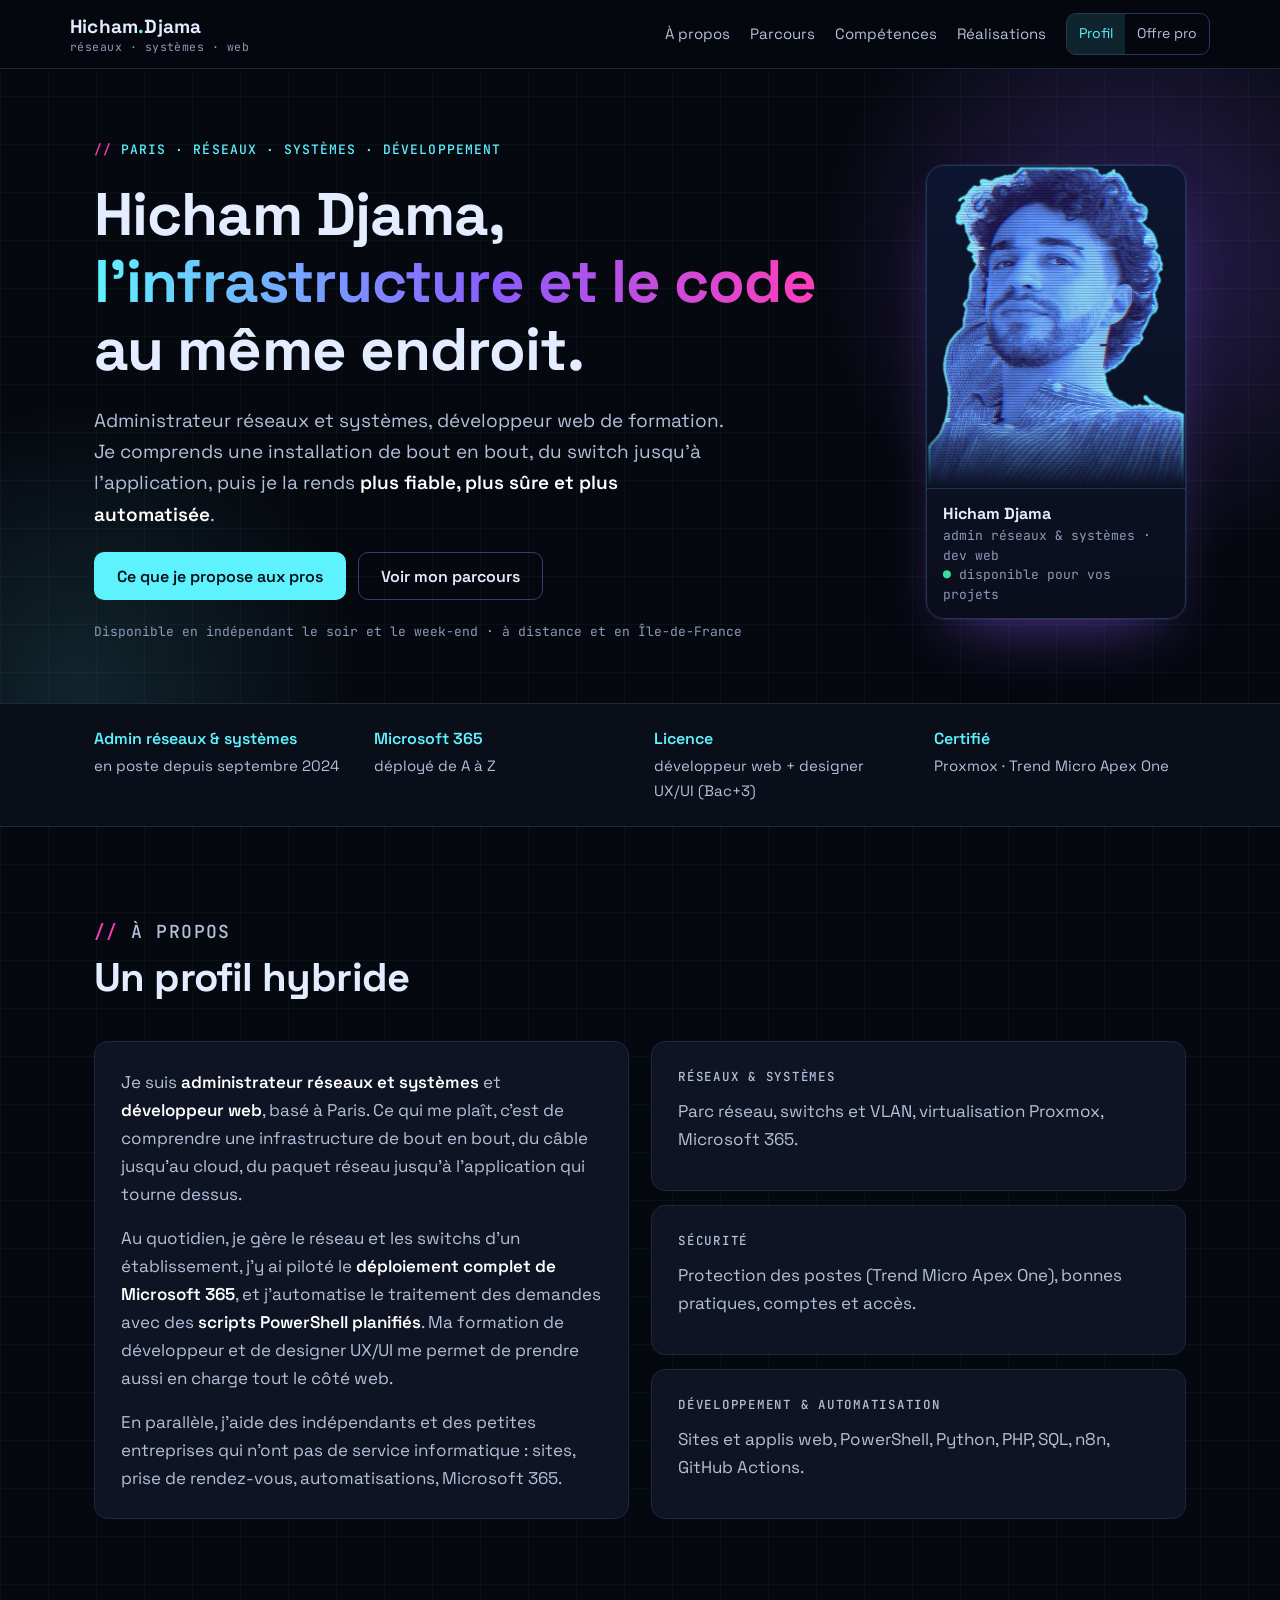
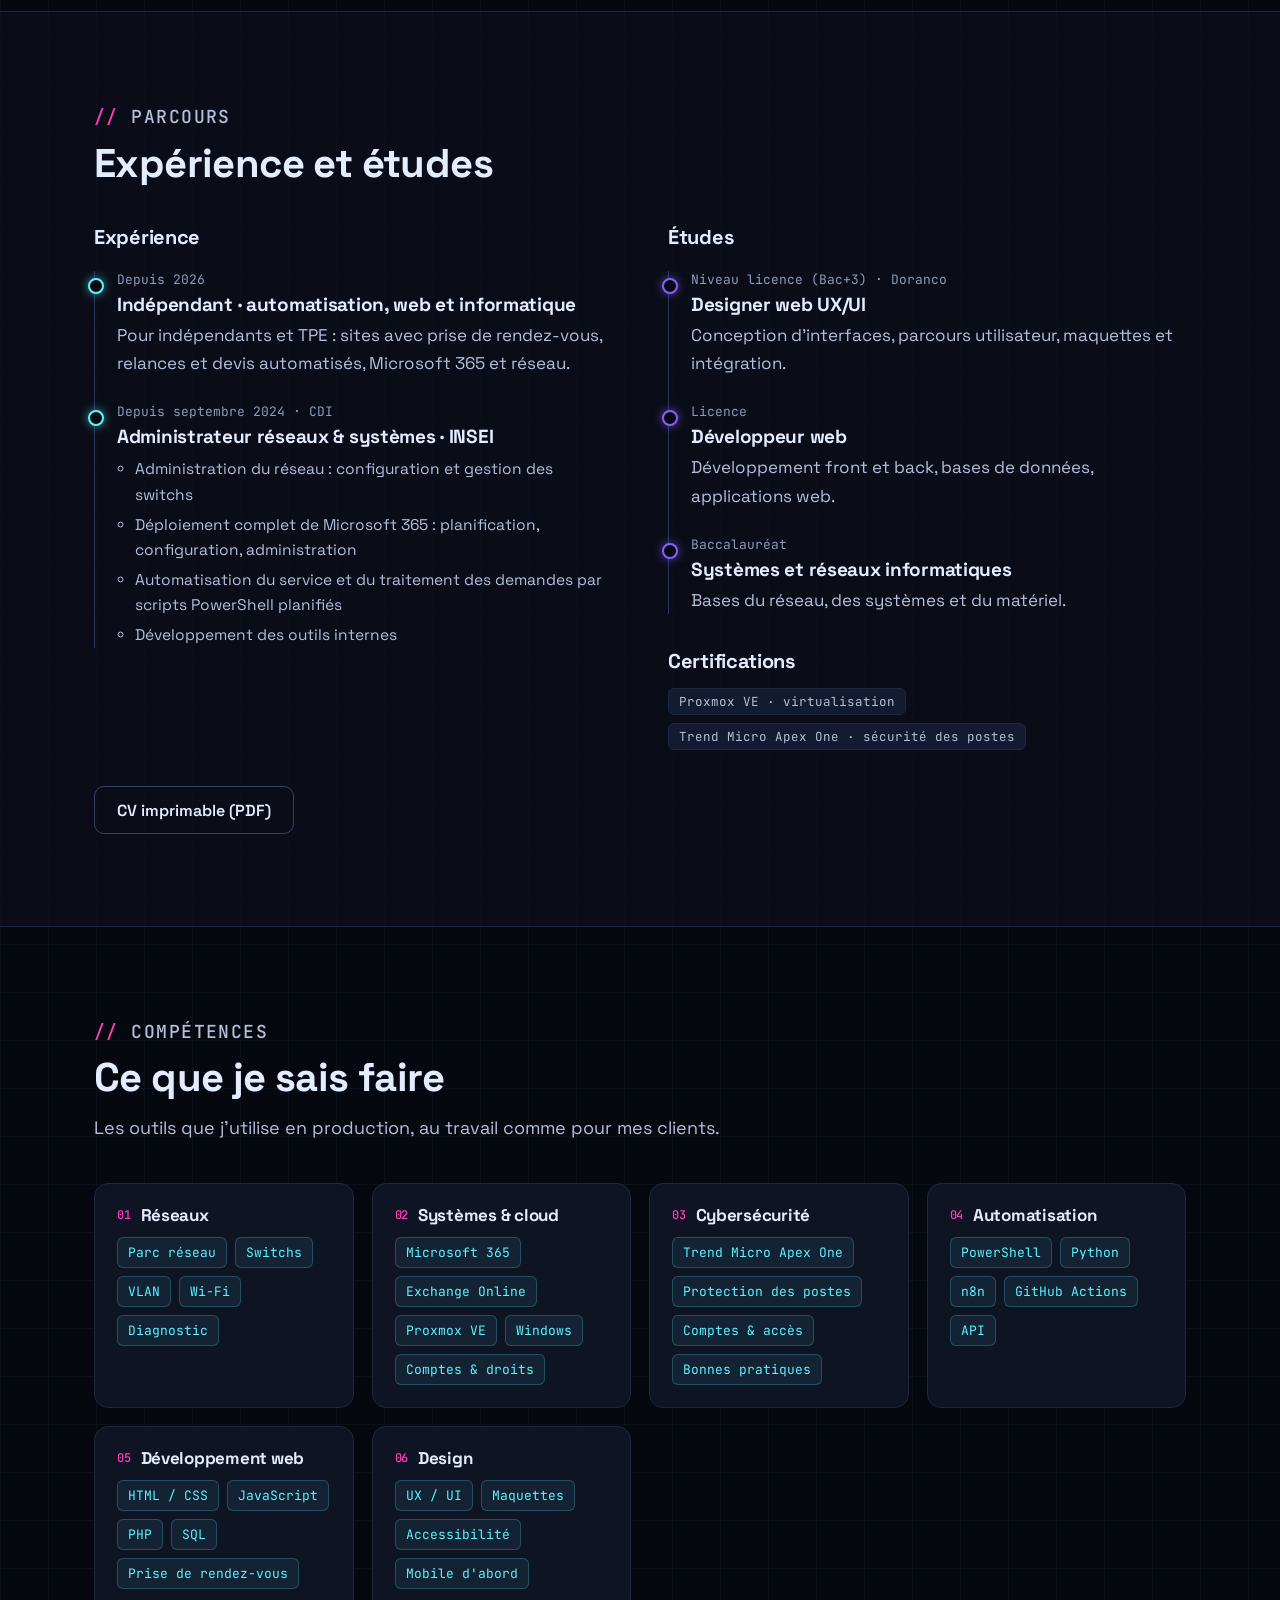
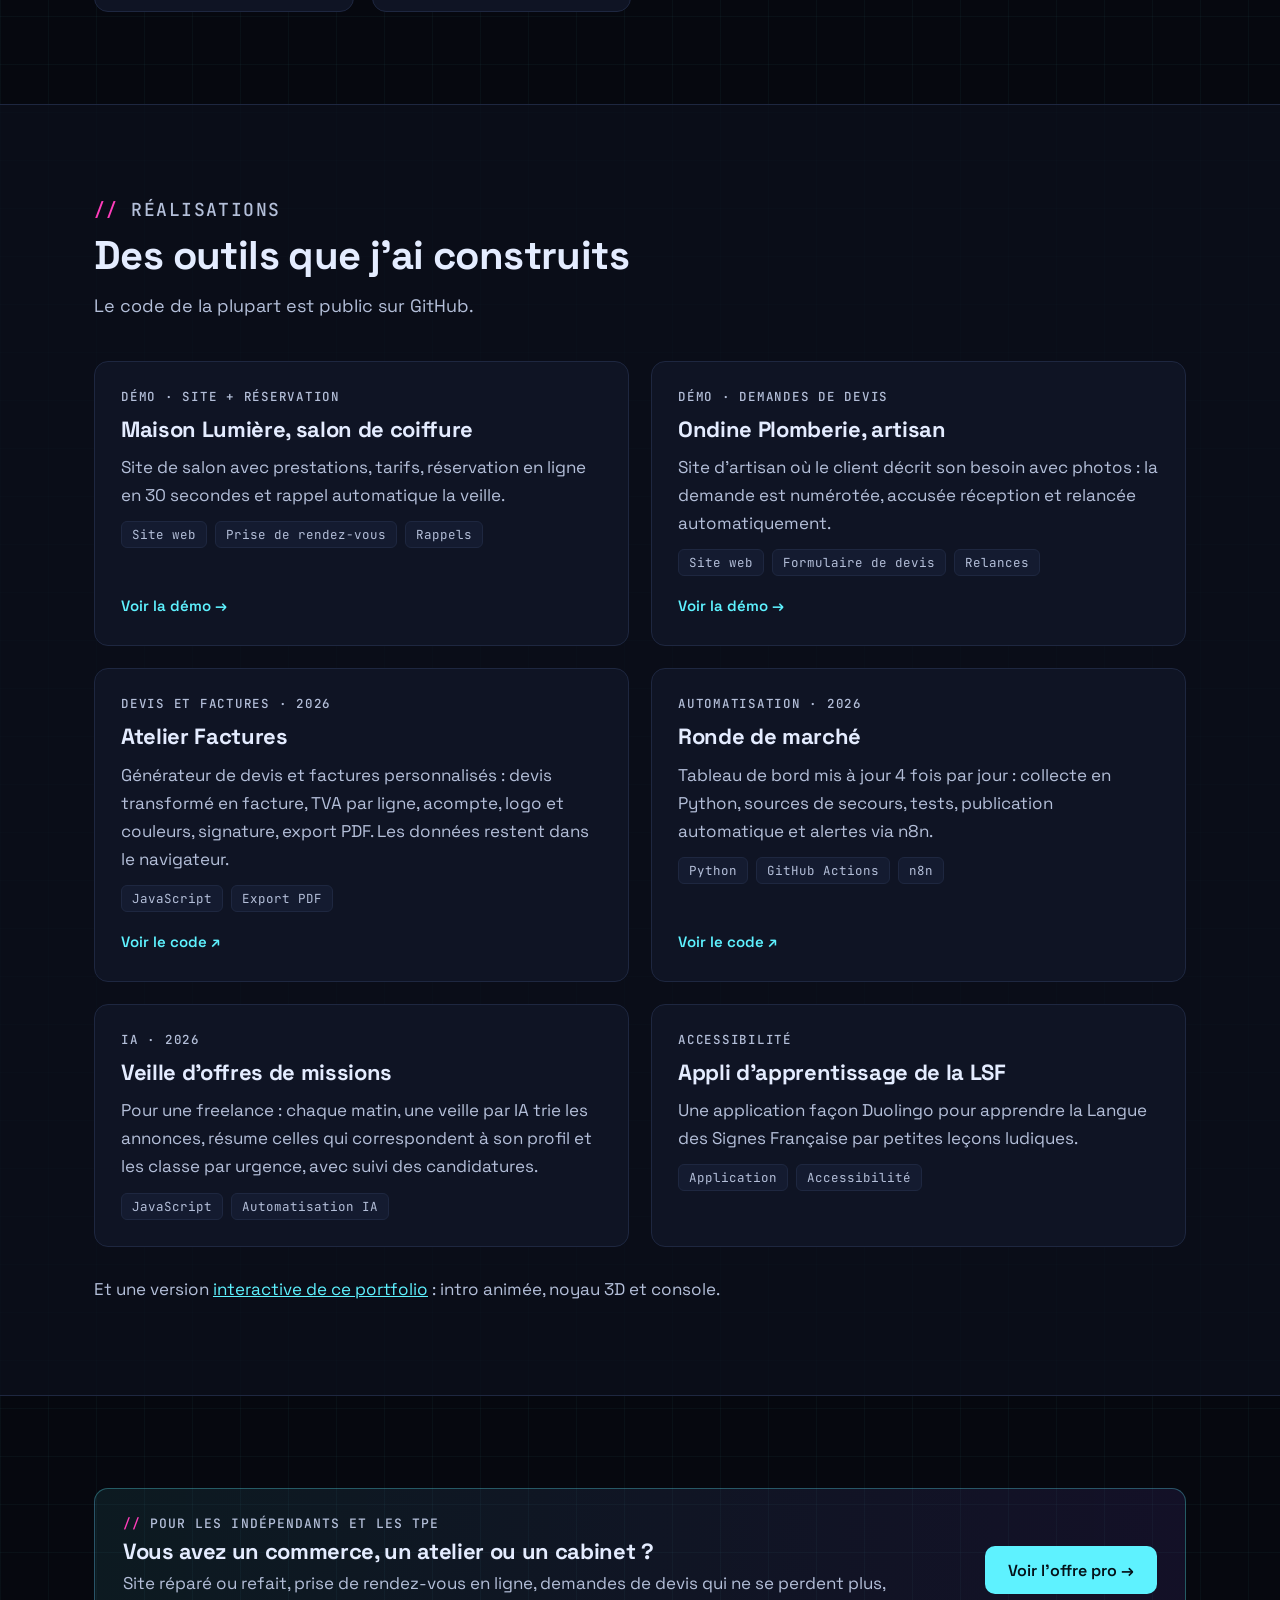
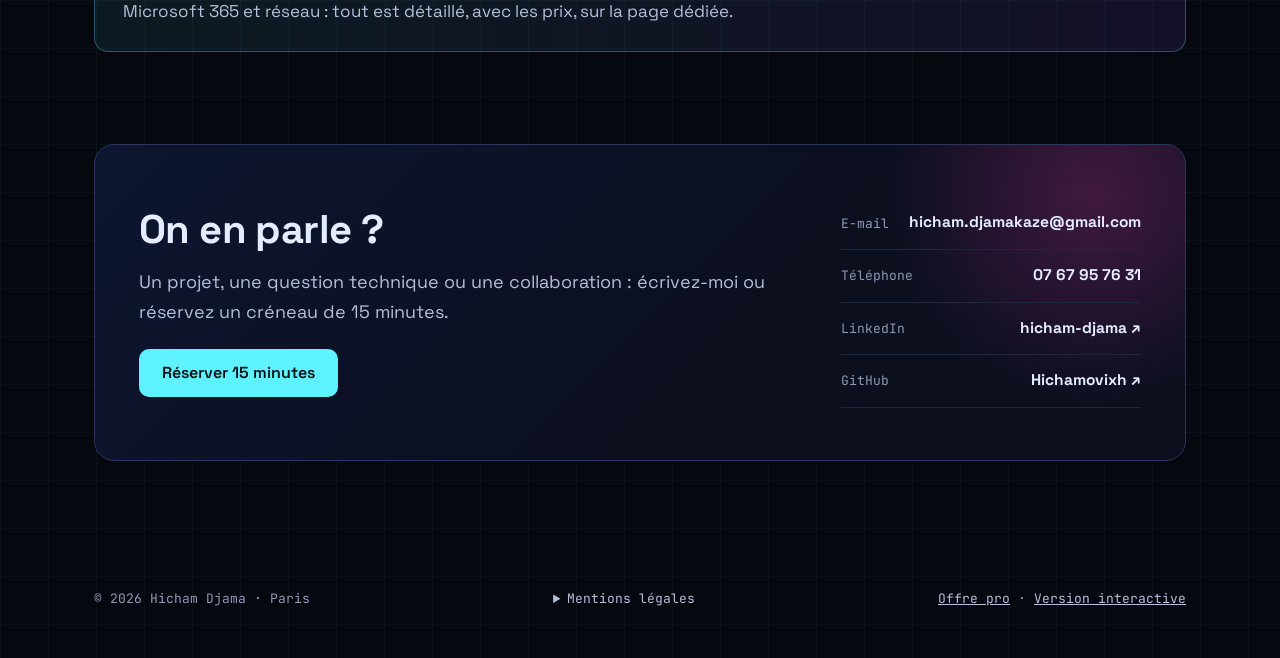
==== commit 6b2685a4: "Refonte : page Profil (parcours, études, compétences) + page Offre pro (prix, diagnostic gratuit) + " ====
--- a/index.html
+++ b/index.html
@@ -3,212 +3,35 @@
 <head>
 <meta charset="utf-8">
 <meta name="viewport" content="width=device-width, initial-scale=1">
-<title>Site avec prise de rendez-vous, automatisation n8n et Microsoft 365 à Paris · Hicham Djama</title>
-<meta name="description" content="Freelance à Paris : création de site avec prise de rendez-vous, automatisations n8n (relances de factures, demandes de devis) et Microsoft 365 pour indépendants et TPE. Devis gratuit, échange de 15 min offert.">
+<title>Hicham Djama — Administrateur réseaux & systèmes, développeur web · Paris</title>
+<meta name="description" content="Hicham Djama, administrateur réseaux et systèmes et développeur web à Paris : parcours, études, compétences (réseau, Microsoft 365, Proxmox, sécurité, automatisation, web) et réalisations.">
 <link rel="canonical" href="https://hichamovixh.github.io/cybercv/">
-<meta name="theme-color" content="#06080F">
-<link rel="icon" href="data:image/svg+xml,%3Csvg xmlns='http://www.w3.org/2000/svg' viewBox='0 0 64 64'%3E%3Cpath d='M32 3l25 14.5v29L32 61 7 46.5v-29z' fill='%2304050a' stroke='%235ef2ff' stroke-width='4'/%3E%3Ctext x='32' y='41' font-family='monospace' font-weight='700' font-size='22' fill='%235ef2ff' text-anchor='middle'%3EHD%3C/text%3E%3C/svg%3E">
-<meta property="og:type" content="website">
-<meta property="og:locale" content="fr_FR">
-<meta property="og:site_name" content="Hicham Djama · automatisation, web, Microsoft 365">
-<meta property="og:title" content="Hicham Djama — Moins de paperasse, plus de temps pour vos clients">
-<meta property="og:description" content="Freelance à Paris : sites avec prise de rendez-vous, automatisations n8n, relances de factures et Microsoft 365 pour indépendants et TPE. Devis gratuit.">
+<meta property="og:type" content="profile">
+<meta property="og:title" content="Hicham Djama — Réseaux, systèmes et développement web">
+<meta property="og:description" content="Parcours, compétences et réalisations d'un profil hybride : infrastructure, sécurité, automatisation et web.">
 <meta property="og:url" content="https://hichamovixh.github.io/cybercv/">
 <meta property="og:image" content="https://hichamovixh.github.io/cybercv/assets/og.jpg">
-<meta property="og:image:width" content="1200">
-<meta property="og:image:height" content="630">
-<meta property="og:image:alt" content="Hicham Djama, automatisation, sites web et informatique pour indépendants et TPE à Paris">
 <meta name="twitter:card" content="summary_large_image">
-<meta name="twitter:title" content="Hicham Djama — Moins de paperasse, plus de temps pour vos clients">
-<meta name="twitter:description" content="Freelance à Paris : sites avec prise de rendez-vous, automatisations n8n, relances de factures et Microsoft 365 pour indépendants et TPE.">
-<meta name="twitter:image" content="https://hichamovixh.github.io/cybercv/assets/og.jpg">
-<meta name="twitter:image:alt" content="Hicham Djama, automatisation, sites web et informatique pour indépendants et TPE à Paris">
-<link rel="preload" href="assets/fonts/space-grotesk.woff2" as="font" type="font/woff2" crossorigin>
+<link rel="preconnect" href="https://fonts.googleapis.com">
+<link rel="preconnect" href="https://fonts.gstatic.com" crossorigin>
+<link href="https://fonts.googleapis.com/css2?family=JetBrains+Mono:wght@400;500;700&family=Space+Grotesk:wght@400;500;600;700&display=swap" rel="stylesheet">
+<link rel="stylesheet" href="assets/site.css">
 <script type="application/ld+json">
-{"@context":"https://schema.org","@type":"ProfessionalService","@id":"https://hichamovixh.github.io/cybercv/#hicham-djama",
-"name":"Hicham Djama — automatisation, sites web et Microsoft 365","url":"https://hichamovixh.github.io/cybercv/",
-"image":"https://hichamovixh.github.io/cybercv/assets/og.jpg","email":"hicham.djamakaze@gmail.com","telephone":"+33767957631",
-"address":{"@type":"PostalAddress","addressLocality":"Paris","addressRegion":"Île-de-France","addressCountry":"FR"},
-"areaServed":[{"@type":"City","name":"Paris"},{"@type":"AdministrativeArea","name":"Île-de-France"},{"@type":"Country","name":"France"}],
-"availableLanguage":"fr",
-"description":"Freelance à Paris : sites avec prise de rendez-vous, automatisations n8n (relances de factures, demandes de devis), facture électronique et Microsoft 365 pour indépendants et TPE.",
-"founder":{"@type":"Person","name":"Hicham Djama","jobTitle":"Administrateur réseaux et systèmes, développeur web","sameAs":["https://github.com/Hichamovixh","https://www.linkedin.com/in/hicham-djama-5186291b6/"]},
-"knowsAbout":["n8n","Automatisation","Microsoft 365","Création de sites web","Prise de rendez-vous en ligne","Facture électronique","Réseaux","Sécurité des postes"],
-"hasOfferCatalog":{"@type":"OfferCatalog","name":"Services","itemListElement":[
-{"@type":"Offer","itemOffered":{"@type":"Service","name":"Payé à temps : relances de factures automatiques et facture électronique","serviceType":"Automatisation de la facturation","areaServed":"France"}},
-{"@type":"Offer","itemOffered":{"@type":"Service","name":"Site vitrine avec prise de rendez-vous en ligne","serviceType":"Création de site web","areaServed":"France"}},
-{"@type":"Offer","itemOffered":{"@type":"Service","name":"Automatisations sur mesure avec n8n","serviceType":"Automatisation","areaServed":"France"}},
-{"@type":"Offer","itemOffered":{"@type":"Service","name":"Microsoft 365 : mise en ordre","serviceType":"Informatique pour TPE","areaServed":[{"@type":"City","name":"Paris"},{"@type":"AdministrativeArea","name":"Île-de-France"}]}}]}}
+{"@context":"https://schema.org","@type":"Person","name":"Hicham Djama","url":"https://hichamovixh.github.io/cybercv/","email":"hicham.djamakaze@gmail.com","telephone":"+33767957631","jobTitle":"Administrateur réseaux et systèmes, développeur web","address":{"@type":"PostalAddress","addressLocality":"Paris","addressCountry":"FR"},"knowsAbout":["Réseaux","Microsoft 365","Proxmox","Cybersécurité","PowerShell","Python","PHP","SQL","Développement web","Automatisation","n8n"],"sameAs":["https://github.com/Hichamovixh","https://www.linkedin.com/in/hicham-djama-5186291b6/"]}
 </script>
-<style>
-@font-face{font-family:"Space Grotesk";font-style:normal;font-weight:300 700;font-display:swap;src:url(assets/fonts/space-grotesk.woff2) format("woff2-variations"),url(assets/fonts/space-grotesk.woff2) format("woff2")}
-@font-face{font-family:"JetBrains Mono";font-style:normal;font-weight:100 800;font-display:swap;src:url(assets/fonts/jetbrains-mono.woff2) format("woff2-variations"),url(assets/fonts/jetbrains-mono.woff2) format("woff2")}
-:root{--bg:#06080F;--bg2:#0B0F1B;--panel:#0F1424;--line:#1E2740;--ink:#E4ECFF;--ink2:#B4BFD9;--muted:#8D9AB8;--cyan:#5EF2FF;--violet:#8B5CFF;--pink:#FF3DBB;--r:14px;--max:1120px;--mono:"JetBrains Mono",ui-monospace,monospace}
-*{box-sizing:border-box}
-html{scroll-behavior:smooth}
-@media (prefers-reduced-motion:reduce){html{scroll-behavior:auto}*{animation:none!important;transition:none!important}}
-body{margin:0;background:var(--bg);color:var(--ink);font:400 17px/1.65 "Space Grotesk",Inter,system-ui,sans-serif;-webkit-font-smoothing:antialiased;
-  background-image:linear-gradient(rgba(94,242,255,.035) 1px,transparent 1px),linear-gradient(90deg,rgba(94,242,255,.035) 1px,transparent 1px);background-size:48px 48px}
-h1,h2,h3{font-family:"Space Grotesk",sans-serif;line-height:1.12;margin:0;letter-spacing:-.015em;font-weight:700}
-p{margin:0}
-a{color:var(--cyan)}a:hover{color:#fff}
-img{max-width:100%;display:block}
-strong{color:#fff;font-weight:600}
-.wrap{max-width:var(--max);margin:0 auto;padding:0 24px}
-.skip{position:absolute;left:-999px;top:8px;background:var(--cyan);color:#000;padding:10px 14px;border-radius:8px;z-index:20}.skip:focus{left:8px}
-:focus-visible{outline:2px solid var(--cyan);outline-offset:3px;border-radius:6px}
-.eyebrow{font:500 13px/1.4 var(--mono);letter-spacing:.08em;text-transform:uppercase;color:var(--cyan)}
-.eyebrow::before{content:"// ";color:var(--pink)}
-
-/* header */
-header.top{position:sticky;top:0;z-index:10;background:rgba(6,8,15,.82);backdrop-filter:saturate(1.3) blur(10px);border-bottom:1px solid var(--line)}
-.nav{display:flex;align-items:center;justify-content:space-between;gap:16px;min-height:68px;flex-wrap:wrap}
-.brand{font:700 19px "Space Grotesk",sans-serif;color:var(--ink);text-decoration:none;letter-spacing:.01em}
-.brand span{color:var(--cyan)}
-.brand small{display:block;font:400 11.5px var(--mono);color:var(--muted);letter-spacing:.04em}
-.links{display:flex;align-items:center;gap:22px;flex-wrap:wrap;font-size:15px}
-.links a{color:var(--ink2);text-decoration:none}.links a:hover{color:#fff}
-@media (max-width:760px){.links a.hide-s{display:none}}
-/* téléphone : marque et bouton sur une seule ligne, l'en-tête collant prend moins de place */
-@media (max-width:480px){.nav{flex-wrap:nowrap;min-height:60px}.brand small,.links a.hide-xs{display:none}.links .btn{padding:10px 14px}.ctas .btn{padding-left:14px;padding-right:14px}}
-.sr{position:absolute;width:1px;height:1px;padding:0;margin:-1px;overflow:hidden;clip:rect(0 0 0 0);white-space:nowrap;border:0}
-
-/* buttons */
-.btn{display:inline-flex;align-items:center;justify-content:center;gap:8px;min-height:48px;padding:12px 22px;border-radius:10px;font:600 16px "Space Grotesk",sans-serif;text-decoration:none;border:1px solid transparent;transition:box-shadow .2s,background .2s,border-color .2s,color .2s}
-.btn-p{background:var(--cyan);color:#041018}.btn-p:hover{color:#041018;box-shadow:0 0 0 1px var(--cyan),0 0 28px rgba(94,242,255,.45)}
-.btn-s{background:transparent;color:var(--ink);border-color:#33406A}.btn-s:hover{border-color:var(--cyan);color:#fff}
-.links .btn{min-height:44px;padding:10px 16px;font-size:15px;color:#041018}
-
-/* hero */
-.hero{padding:80px 0 64px;position:relative;overflow:hidden}
-.hero::before{content:"";position:absolute;right:-160px;top:-120px;width:620px;height:620px;border-radius:50%;background:radial-gradient(closest-side,rgba(139,92,255,.28),transparent);pointer-events:none}
-.hero::after{content:"";position:absolute;left:-200px;bottom:-260px;width:560px;height:560px;border-radius:50%;background:radial-gradient(closest-side,rgba(94,242,255,.12),transparent);pointer-events:none}
-.hero .wrap{display:flex;flex-wrap:wrap;gap:48px;align-items:center;position:relative;z-index:1}
-.hero-txt{flex:999 1 520px;min-width:0;display:flex;flex-direction:column;gap:22px}
-.hero h1{font-size:clamp(38px,5.6vw,62px)}
-.hero h1 em{font-style:normal;background:linear-gradient(90deg,var(--cyan),var(--violet) 55%,var(--pink));-webkit-background-clip:text;background-clip:text;color:transparent}
-.lead{font-size:19px;color:var(--ink2);max-width:620px}
-.ctas{display:flex;flex-wrap:wrap;gap:12px}
-.reassure{font:400 13px/1.6 var(--mono);color:var(--muted)}
-.hero-ph{flex:1 1 260px;min-width:0;display:flex;justify-content:center}
-.ph{width:300px;max-width:100%;margin:0;border-radius:18px;overflow:hidden;background:linear-gradient(180deg,#0D1530,#0A0E1C);border:1px solid #26325A;box-shadow:0 0 0 1px rgba(94,242,255,.08),0 30px 60px -30px rgba(139,92,255,.6)}
-.ph img{width:100%;height:auto}
-.ph figcaption{padding:14px 16px;font:400 13px/1.5 var(--mono);color:var(--muted);border-top:1px solid #26325A}
-.ph figcaption b{display:block;font:700 16px "Space Grotesk",sans-serif;color:var(--ink);margin-bottom:2px}
-.ph figcaption i{font-style:normal;color:#3DDC97}
-
-/* proof strip */
-.proof{border-top:1px solid var(--line);border-bottom:1px solid var(--line);background:rgba(11,15,27,.8)}
-.proof ul{list-style:none;margin:0 auto;padding:22px 24px;display:flex;flex-wrap:wrap;gap:14px 36px;justify-content:space-between}
-.proof li{font-size:15px;color:var(--ink2)}
-.proof li b{color:var(--cyan);font-weight:600}
-
-/* sections */
-section.blk{padding:96px 0}
-.head{max-width:720px;display:flex;flex-direction:column;gap:12px;margin-bottom:40px}
-.head h2,.about h2,.cta h2{font-size:clamp(28px,3.8vw,40px)}
-.head p{color:var(--ink2);font-size:18px}
-.head .eyebrow,.about .eyebrow{color:var(--cyan);font-size:13px}
-.alt{background:rgba(11,15,27,.75);border-top:1px solid var(--line);border-bottom:1px solid var(--line)}
-
-/* services */
-.cards{display:grid;grid-template-columns:repeat(auto-fit,minmax(min(100%,420px),1fr));gap:22px}
-.card{background:var(--panel);border:1px solid var(--line);border-radius:var(--r);padding:28px;display:flex;flex-direction:column;gap:14px;transition:border-color .2s,transform .2s}
-.card:hover{border-color:#34437A}
-.card.star{border-color:transparent;background:linear-gradient(var(--panel),var(--panel)) padding-box,linear-gradient(135deg,var(--cyan),var(--violet),var(--pink)) border-box;border:1.5px solid transparent}
-.tag{align-self:flex-start;font:500 12px var(--mono);letter-spacing:.05em;text-transform:uppercase;color:var(--cyan);border:1px solid rgba(94,242,255,.35);padding:4px 10px;border-radius:999px}
-.card.star .tag{background:var(--cyan);color:#041018;border-color:var(--cyan)}
-.card h3{font-size:23px}
-.card p{color:var(--ink2)}
-.card ul{margin:0;padding:0;list-style:none;display:flex;flex-direction:column;gap:8px;font-size:15.5px;color:var(--ink2)}
-.card li{display:flex;gap:10px;align-items:flex-start}
-.card li svg{flex:none;margin-top:6px}
-.card .foot{margin-top:auto;padding-top:14px;border-top:1px solid var(--line);display:flex;justify-content:space-between;align-items:center;gap:12px;flex-wrap:wrap;font-size:15px}
-.card .foot>span{font:400 13px var(--mono);color:var(--muted)}
-.card .foot a{font-weight:600;text-decoration:none}
-.card li a{color:var(--cyan)}
-.card.soon{grid-column:1/-1;border-style:dashed;border-color:#34437A}
-.card.soon .tag{color:var(--pink);border-color:rgba(255,61,187,.45)}
-
-/* e-invoice callout */
-.callout{margin-top:28px;background:linear-gradient(90deg,rgba(255,61,187,.10),rgba(139,92,255,.10));border:1px solid rgba(255,61,187,.35);border-radius:var(--r);padding:24px 28px;display:flex;flex-wrap:wrap;gap:18px 32px;align-items:center;justify-content:space-between}
-.callout div{flex:999 1 460px;min-width:0}
-.callout h3{font-size:20px;margin-bottom:6px}
-.callout h3 span{font:500 12px var(--mono);color:var(--pink);display:block;letter-spacing:.06em;text-transform:uppercase;margin-bottom:6px}
-.callout p{color:var(--ink2);font-size:16px}
-.callout .btn{flex:none}
-
-/* steps */
-.steps{list-style:none;margin:0;padding:0;display:grid;grid-template-columns:repeat(auto-fit,minmax(min(100%,250px),1fr));gap:22px;counter-reset:s}
-.steps li{background:var(--panel);border:1px solid var(--line);border-radius:var(--r);padding:26px;display:flex;flex-direction:column;gap:10px;counter-increment:s}
-.steps li::before{content:"0" counter(s);font:700 14px var(--mono);color:var(--cyan)}
-.steps h3{font-size:19px}
-.steps p{color:var(--ink2);font-size:16px}
-
-/* work */
-.work{display:grid;grid-template-columns:repeat(auto-fit,minmax(min(100%,420px),1fr));gap:22px}
-.proj{background:var(--panel);border:1px solid var(--line);border-radius:var(--r);padding:26px;display:flex;flex-direction:column;gap:10px}
-.proj .k{font:500 12.5px var(--mono);color:var(--pink);text-transform:uppercase;letter-spacing:.06em}
-.proj h3{font-size:21px}
-.proj p{color:var(--ink2);font-size:16px}
-.chips{display:flex;flex-wrap:wrap;gap:8px;margin-top:4px}
-.chips span{font:400 12.5px var(--mono);padding:4px 10px;border-radius:6px;background:#141B30;border:1px solid var(--line);color:var(--ink2)}
-.proj a.more{margin-top:auto;padding-top:6px;font-weight:600;text-decoration:none;font-size:15px}
-
-/* about */
-.about{display:flex;flex-wrap:wrap;gap:40px 64px}
-.about .l{flex:999 1 520px;min-width:0;display:flex;flex-direction:column;gap:16px;color:var(--ink2)}
-.about .r{flex:1 1 300px;min-width:0}
-.about h3{font-size:19px;margin-bottom:18px}
-.tl{list-style:none;margin:0;padding:0 0 0 20px;display:flex;flex-direction:column;gap:18px;border-left:1px solid #2A3560}
-.tl li{position:relative}
-.tl li::before{content:"";position:absolute;left:-26px;top:8px;width:10px;height:10px;border-radius:50%;background:var(--bg);border:2px solid var(--cyan);box-shadow:0 0 10px rgba(94,242,255,.6)}
-.tl b{display:block;font-size:16px;color:var(--ink)}
-.tl span{font:400 13px var(--mono);color:var(--muted)}
-.skills{display:flex;flex-wrap:wrap;gap:8px;margin:8px 0 0;padding:0;list-style:none}
-.skills li{font:400 13px var(--mono);padding:6px 12px;border-radius:6px;background:rgba(94,242,255,.07);border:1px solid rgba(94,242,255,.25);color:var(--cyan)}
-
-/* faq */
-.faq{display:flex;flex-direction:column;gap:12px;max-width:820px}
-.faq details{background:var(--panel);border:1px solid var(--line);border-radius:12px;padding:0 22px}
-.faq details[open]{border-color:#34437A}
-.faq summary{cursor:pointer;list-style:none;padding:18px 0;font-weight:600;font-size:17px;display:flex;justify-content:space-between;gap:16px;align-items:center}
-.faq summary::-webkit-details-marker{display:none}
-.faq summary::after{content:"+";font:500 22px var(--mono);color:var(--cyan);line-height:1}
-.faq details[open] summary::after{content:"−"}
-.faq details p{padding:0 0 18px;color:var(--ink2)}
-
-/* contact */
-.cta{position:relative;overflow:hidden;background:linear-gradient(135deg,#0E1530,#0B0F1E 60%);border:1px solid #2A3560;border-radius:20px;padding:56px 44px;display:flex;flex-wrap:wrap;gap:36px;align-items:center;justify-content:space-between}
-.cta::before{content:"";position:absolute;right:-120px;top:-160px;width:420px;height:420px;border-radius:50%;background:radial-gradient(closest-side,rgba(255,61,187,.22),transparent);pointer-events:none}
-.cta .l{flex:999 1 440px;min-width:0;display:flex;flex-direction:column;gap:14px;position:relative}
-.cta p{color:var(--ink2);font-size:18px}
-.cta .r{flex:1 1 300px;min-width:0;display:flex;flex-direction:column;position:relative}
-.cta .line{display:flex;justify-content:space-between;gap:12px;padding:13px 0;border-bottom:1px solid var(--line);color:var(--ink);text-decoration:none;font-size:15.5px;flex-wrap:wrap}
-.cta .line>span:not(.sr){font:400 13px var(--mono);color:var(--muted);align-self:center}
-.cta .line:hover{color:var(--cyan)}
-@media (max-width:480px){.cta{padding:40px 22px}}
-
-footer{padding:36px 0 48px;color:var(--muted);font:400 13px/1.6 var(--mono)}
-footer .wrap{display:flex;flex-wrap:wrap;gap:14px 28px;justify-content:space-between;align-items:flex-start}
-footer a{color:var(--ink2)}
-footer details{max-width:640px}
-footer summary{cursor:pointer;color:var(--ink2)}
-footer details p{margin-top:10px}
-</style>
 </head>
 <body>
 <a class="skip" href="#main">Aller au contenu</a>
 
 <header class="top">
 <div class="wrap nav">
-<a class="brand" href="#top">Hicham<span>.</span>Djama<small>automatisation · web · informatique</small></a>
+<a class="brand" href="#top">Hicham<span>.</span>Djama<small>réseaux · systèmes · web</small></a>
 <nav class="links" aria-label="Navigation principale">
-<a class="hide-xs" href="#services">Services</a>
-<a class="hide-s" href="#methode">Méthode</a>
+<a class="hide-s" href="#apropos">À propos</a>
+<a class="hide-s" href="#parcours">Parcours</a>
+<a class="hide-s" href="#competences">Compétences</a>
 <a class="hide-s" href="#realisations">Réalisations</a>
-<a class="hide-s" href="#apropos">À propos</a>
-<a class="btn btn-p js-book" href="#contact">Réserver 15 min</a>
+<span class="switch"><a href="./" aria-current="page">Profil</a><a href="services.html">Offre pro</a></span>
 </nav>
 </div>
 </header>
@@ -217,19 +40,19 @@
 <section class="hero" id="top">
 <div class="wrap">
 <div class="hero-txt">
-<p class="eyebrow">Indépendants · TPE · Paris et à distance</p>
-<h1>Moins de paperasse, <em>plus de temps</em> pour vos clients.</h1>
-<p class="lead">Freelance à Paris, je mets en place des outils simples qui travaillent à votre place : factures relancées automatiquement, facture électronique prête, site avec prise de rendez-vous, tâches répétitives automatisées.</p>
+<p class="eyebrow">Paris · réseaux · systèmes · développement</p>
+<h1>Hicham Djama,<br><em>l'infrastructure et le code</em> au même endroit.</h1>
+<p class="lead">Administrateur réseaux et systèmes, développeur web de formation. Je comprends une installation de bout en bout, du switch jusqu'à l'application, puis je la rends <strong>plus fiable, plus sûre et plus automatisée</strong>.</p>
 <div class="ctas">
-<a class="btn btn-p js-book" href="#contact">Réserver un échange gratuit de 15 min</a>
-<a class="btn btn-s" href="#services">Voir les services</a>
-</div>
-<p class="reassure">Devis gratuit · prix fixe annoncé avant de commencer · vous gardez la main sur vos outils</p>
+<a class="btn btn-p" href="services.html">Ce que je propose aux pros</a>
+<a class="btn btn-s" href="#parcours">Voir mon parcours</a>
+</div>
+<p class="reassure">Disponible en indépendant le soir et le week-end · à distance et en Île-de-France</p>
 </div>
 <div class="hero-ph">
 <figure class="ph">
-<img src="assets/holo.webp" width="480" height="600" fetchpriority="high" alt="Portrait de Hicham Djama, traité en hologramme bleu">
-<figcaption><b>Hicham Djama</b>réseaux · systèmes · dev<br><i aria-hidden="true">●</i> disponible pour vos projets</figcaption>
+<img src="assets/holo.webp" width="480" height="600" alt="Portrait de Hicham Djama">
+<figcaption><b>Hicham Djama</b>admin réseaux & systèmes · dev web<br><i>●</i> disponible pour vos projets</figcaption>
 </figure>
 </div>
 </div>
@@ -237,182 +60,156 @@
 
 <div class="proof">
 <ul class="wrap" aria-label="En bref">
-<li><b>Administrateur réseaux & systèmes</b> en poste depuis 2024</li>
-<li><b>Microsoft 365</b> déployé de A à Z</li>
-<li><b>Licence</b> développeur web</li>
-<li>Certifié <b>Proxmox</b> et <b>Trend Micro Apex One</b></li>
+<li><b>Admin réseaux & systèmes</b>en poste depuis septembre 2024</li>
+<li><b>Microsoft 365</b>déployé de A à Z</li>
+<li><b>Licence</b>développeur web + designer UX/UI (Bac+3)</li>
+<li><b>Certifié</b>Proxmox · Trend Micro Apex One</li>
 </ul>
 </div>
 
-<section class="blk" id="services">
-<div class="wrap">
-<div class="head">
-<p class="eyebrow">Services</p>
-<h2>Ce que je peux faire pour vous</h2>
-<p>Des prestations courtes et concrètes, livrées en quelques jours, avec une prise en main pour que vous soyez autonome.</p>
-</div>
-<div class="cards">
-<article class="card star">
-<span class="tag">Auto-entrepreneurs</span>
-<h3>Payé à temps, sans y penser</h3>
-<p>Fini les relances gênantes et les impayés oubliés.</p>
+<section class="blk" id="apropos">
+<div class="wrap">
+<div class="head">
+<p class="eyebrow">À propos</p>
+<h2>Un profil hybride</h2>
+</div>
+<div class="grid2">
+<div class="card" style="gap:16px">
+<p>Je suis <strong>administrateur réseaux et systèmes</strong> et <strong>développeur web</strong>, basé à Paris. Ce qui me plaît, c'est de comprendre une infrastructure de bout en bout, du câble jusqu'au cloud, du paquet réseau jusqu'à l'application qui tourne dessus.</p>
+<p>Au quotidien, je gère le réseau et les switchs d'un établissement, j'y ai piloté le <strong>déploiement complet de Microsoft 365</strong>, et j'automatise le traitement des demandes avec des <strong>scripts PowerShell planifiés</strong>. Ma formation de développeur et de designer UX/UI me permet de prendre aussi en charge tout le côté web.</p>
+<p>En parallèle, j'aide des indépendants et des petites entreprises qui n'ont pas de service informatique : sites, prise de rendez-vous, automatisations, Microsoft 365.</p>
+</div>
+<div class="grid3" style="grid-template-columns:1fr;gap:14px">
+<div class="card"><p class="k">Réseaux & systèmes</p><p>Parc réseau, switchs et VLAN, virtualisation Proxmox, Microsoft 365.</p></div>
+<div class="card"><p class="k">Sécurité</p><p>Protection des postes (Trend Micro Apex One), bonnes pratiques, comptes et accès.</p></div>
+<div class="card"><p class="k">Développement & automatisation</p><p>Sites et applis web, PowerShell, Python, PHP, SQL, n8n, GitHub Actions.</p></div>
+</div>
+</div>
+</div>
+</section>
+
+<section class="blk alt" id="parcours">
+<div class="wrap">
+<div class="head">
+<p class="eyebrow">Parcours</p>
+<h2>Expérience et études</h2>
+</div>
+<div class="grid2" style="gap:40px 56px">
+<div>
+<h3 style="font-size:20px;margin-bottom:22px">Expérience</h3>
+<ol class="tl">
+<li>
+<span class="when">Depuis 2026</span>
+<h3>Indépendant · automatisation, web et informatique</h3>
+<p style="color:var(--ink2)">Pour indépendants et TPE : sites avec prise de rendez-vous, relances et devis automatisés, Microsoft 365 et réseau.</p>
+</li>
+<li>
+<span class="when">Depuis septembre 2024 · CDI</span>
+<h3>Administrateur réseaux & systèmes · INSEI</h3>
 <ul>
-<li><svg width="16" height="16" viewBox="0 0 16 16" aria-hidden="true"><path d="M3 8.5l3 3 7-7" fill="none" stroke="#5EF2FF" stroke-width="2" stroke-linecap="round" stroke-linejoin="round"/></svg>Relances automatiques des factures impayées, au bon ton et au bon moment</li>
-<li><svg width="16" height="16" viewBox="0 0 16 16" aria-hidden="true"><path d="M3 8.5l3 3 7-7" fill="none" stroke="#5EF2FF" stroke-width="2" stroke-linecap="round" stroke-linejoin="round"/></svg>Devis et factures personnalisés à votre image</li>
-<li><svg width="16" height="16" viewBox="0 0 16 16" aria-hidden="true"><path d="M3 8.5l3 3 7-7" fill="none" stroke="#5EF2FF" stroke-width="2" stroke-linecap="round" stroke-linejoin="round"/></svg>Passage à la facture électronique sur une plateforme agréée</li>
-<li><svg width="16" height="16" viewBox="0 0 16 16" aria-hidden="true"><path d="M3 8.5l3 3 7-7" fill="none" stroke="#5EF2FF" stroke-width="2" stroke-linecap="round" stroke-linejoin="round"/></svg>1 h de prise en main</li>
+<li>Administration du réseau : configuration et gestion des switchs</li>
+<li>Déploiement complet de Microsoft 365 : planification, configuration, administration</li>
+<li>Automatisation du service et du traitement des demandes par scripts PowerShell planifiés</li>
+<li>Développement des outils internes</li>
 </ul>
-<div class="foot"><span>2 à 3 jours · devis gratuit</span><a class="js-book" href="#contact">En parler<span class="sr"> : Payé à temps</span> <span aria-hidden="true">→</span></a></div>
-</article>
-<article class="card">
-<span class="tag">Commerces, artisans, indépendants</span>
-<h3>Site vitrine et rendez-vous en ligne</h3>
-<p>Un site clair qui donne envie de vous contacter, et vos clients réservent seuls, même le soir.</p>
-<ul>
-<li><svg width="16" height="16" viewBox="0 0 16 16" aria-hidden="true"><path d="M3 8.5l3 3 7-7" fill="none" stroke="#5EF2FF" stroke-width="2" stroke-linecap="round" stroke-linejoin="round"/></svg>Site rapide, lisible sur téléphone</li>
-<li><svg width="16" height="16" viewBox="0 0 16 16" aria-hidden="true"><path d="M3 8.5l3 3 7-7" fill="none" stroke="#5EF2FF" stroke-width="2" stroke-linecap="round" stroke-linejoin="round"/></svg>Réservation en ligne et rappels automatiques</li>
-<li><svg width="16" height="16" viewBox="0 0 16 16" aria-hidden="true"><path d="M3 8.5l3 3 7-7" fill="none" stroke="#5EF2FF" stroke-width="2" stroke-linecap="round" stroke-linejoin="round"/></svg>Fiche Google mise à jour</li>
-<li><svg width="16" height="16" viewBox="0 0 16 16" aria-hidden="true"><path d="M3 8.5l3 3 7-7" fill="none" stroke="#5EF2FF" stroke-width="2" stroke-linecap="round" stroke-linejoin="round"/></svg><span>Exemple à essayer : <a href="demo-salon/">la démo d'un salon de coiffure fictif</a></span></li>
-</ul>
-<div class="foot"><span>1 à 2 semaines · devis gratuit</span><a class="js-book" href="#contact">En parler<span class="sr"> : Site vitrine et rendez-vous en ligne</span> <span aria-hidden="true">→</span></a></div>
-</article>
-<article class="card">
-<span class="tag">TPE et PME</span>
-<h3>Automatisations sur mesure</h3>
-<p>Vos tâches répétitives tournent toutes seules, avec n8n, sur vos propres comptes.</p>
-<ul>
-<li><svg width="16" height="16" viewBox="0 0 16 16" aria-hidden="true"><path d="M3 8.5l3 3 7-7" fill="none" stroke="#5EF2FF" stroke-width="2" stroke-linecap="round" stroke-linejoin="round"/></svg>Demandes de devis centralisées et relancées, plus aucune perdue</li>
-<li><svg width="16" height="16" viewBox="0 0 16 16" aria-hidden="true"><path d="M3 8.5l3 3 7-7" fill="none" stroke="#5EF2FF" stroke-width="2" stroke-linecap="round" stroke-linejoin="round"/></svg>Documents générés en un clic</li>
-<li><svg width="16" height="16" viewBox="0 0 16 16" aria-hidden="true"><path d="M3 8.5l3 3 7-7" fill="none" stroke="#5EF2FF" stroke-width="2" stroke-linecap="round" stroke-linejoin="round"/></svg>Justificatifs classés pour le comptable, alertes et rapports automatiques</li>
-</ul>
-<div class="foot"><span>Selon le besoin · devis gratuit</span><a class="js-book" href="#contact">En parler<span class="sr"> : Automatisations sur mesure</span> <span aria-hidden="true">→</span></a></div>
-</article>
-<article class="card">
-<span class="tag">TPE et petites équipes</span>
-<h3>Microsoft 365 : mise en ordre</h3>
-<p>Des comptes, des fichiers et des accès enfin rangés et sécurisés, sans service informatique.</p>
-<ul>
-<li><svg width="16" height="16" viewBox="0 0 16 16" aria-hidden="true"><path d="M3 8.5l3 3 7-7" fill="none" stroke="#5EF2FF" stroke-width="2" stroke-linecap="round" stroke-linejoin="round"/></svg>Comptes, licences et boîtes partagées remis à plat : vous payez seulement ce qui sert</li>
-<li><svg width="16" height="16" viewBox="0 0 16 16" aria-hidden="true"><path d="M3 8.5l3 3 7-7" fill="none" stroke="#5EF2FF" stroke-width="2" stroke-linecap="round" stroke-linejoin="round"/></svg>Fichiers rangés dans OneDrive et SharePoint, avec les bons droits d'accès</li>
-<li><svg width="16" height="16" viewBox="0 0 16 16" aria-hidden="true"><path d="M3 8.5l3 3 7-7" fill="none" stroke="#5EF2FF" stroke-width="2" stroke-linecap="round" stroke-linejoin="round"/></svg>Double authentification, protection des postes et bonnes pratiques pour l'équipe</li>
-<li><svg width="16" height="16" viewBox="0 0 16 16" aria-hidden="true"><path d="M3 8.5l3 3 7-7" fill="none" stroke="#5EF2FF" stroke-width="2" stroke-linecap="round" stroke-linejoin="round"/></svg>Réseau et Wi-Fi fiables, sur place à Paris et en Île-de-France</li>
-</ul>
-<div class="foot"><span>Selon le nombre de comptes · devis gratuit</span><a class="js-book" href="#contact">En parler<span class="sr"> : Microsoft 365 : mise en ordre</span> <span aria-hidden="true">→</span></a></div>
-</article>
-<article class="card soon">
-<span class="tag">En préparation</span>
-<h3>IA privée pour cabinets</h3>
-<p>Pour les cabinets (avocats, experts-comptables…) qui veulent profiter de l'IA sans confier leurs dossiers confidentiels à un outil grand public.</p>
-<ul>
-<li><svg width="16" height="16" viewBox="0 0 16 16" aria-hidden="true"><path d="M3 8.5l3 3 7-7" fill="none" stroke="#5EF2FF" stroke-width="2" stroke-linecap="round" stroke-linejoin="round"/></svg>Un assistant qui aide à retrouver, résumer et rédiger à partir de vos propres documents</li>
-<li><svg width="16" height="16" viewBox="0 0 16 16" aria-hidden="true"><path d="M3 8.5l3 3 7-7" fill="none" stroke="#5EF2FF" stroke-width="2" stroke-linecap="round" stroke-linejoin="round"/></svg>Installé sur un environnement que vous maîtrisez, accès réservé à votre équipe</li>
-<li><svg width="16" height="16" viewBox="0 0 16 16" aria-hidden="true"><path d="M3 8.5l3 3 7-7" fill="none" stroke="#5EF2FF" stroke-width="2" stroke-linecap="round" stroke-linejoin="round"/></svg>Règles claires, fixées avec vous, sur ce qui peut passer par l'IA et ce qui ne le peut pas</li>
-</ul>
-<div class="foot"><span>Offre en préparation · sans engagement</span><a href="mailto:hicham.djamakaze@gmail.com?subject=IA%20priv%C3%A9e%20pour%20cabinets%20%3A%20me%20pr%C3%A9venir">Être prévenu par e-mail<span class="sr"> : IA privée pour cabinets</span> <span aria-hidden="true">→</span></a></div>
-</article>
-</div>
-<div class="callout">
+</li>
+</ol>
+</div>
 <div>
-<h3><span>Obligation légale</span>Facture électronique : êtes-vous prêt ?</h3>
-<p>Depuis le 1er septembre 2026, toutes les entreprises doivent pouvoir recevoir des factures électroniques. Au 1er septembre 2027, les TPE et micro-entrepreneurs devront aussi en émettre, via une plateforme agréée. Je vous aide à choisir la bonne et à tout configurer.</p>
-</div>
-<a class="btn btn-p js-book" href="#contact">Faire le point en 15 min</a>
-</div>
-</div>
-</section>
-
-<section class="blk alt" id="methode">
-<div class="wrap">
-<div class="head">
-<p class="eyebrow">Méthode</p>
-<h2>Simple, du premier appel à la mise en route</h2>
-</div>
-<ol class="steps">
-<li><h3>Un échange de 15 minutes</h3><p>Gratuit, par téléphone ou en visio. Vous me montrez comment vous faites aujourd'hui et ce qui vous fait perdre du temps.</p></li>
-<li><h3>Une proposition claire</h3><p>Ce que je mets en place, le délai et un prix fixe. Vous décidez sans pression.</p></li>
-<li><h3>Mise en place et prise en main</h3><p>Je configure tout sur vos propres comptes, puis je vous montre comment l'utiliser. Vous restez autonome.</p></li>
+<h3 style="font-size:20px;margin-bottom:22px">Études</h3>
+<ol class="tl">
+<li class="edu"><span class="when">Niveau licence (Bac+3) · Doranco</span><h3>Designer web UX/UI</h3><p style="color:var(--ink2)">Conception d'interfaces, parcours utilisateur, maquettes et intégration.</p></li>
+<li class="edu"><span class="when">Licence</span><h3>Développeur web</h3><p style="color:var(--ink2)">Développement front et back, bases de données, applications web.</p></li>
+<li class="edu"><span class="when">Baccalauréat</span><h3>Systèmes et réseaux informatiques</h3><p style="color:var(--ink2)">Bases du réseau, des systèmes et du matériel.</p></li>
 </ol>
-</div>
-</section>
-
-<section class="blk" id="realisations">
+<h3 style="font-size:20px;margin:36px 0 16px">Certifications</h3>
+<div class="chips"><span>Proxmox VE · virtualisation</span><span>Trend Micro Apex One · sécurité des postes</span></div>
+</div>
+</div>
+<p style="margin-top:36px"><a class="btn btn-s" href="interactif.html#cv">CV imprimable (PDF)</a></p>
+</div>
+</section>
+
+<section class="blk" id="competences">
+<div class="wrap">
+<div class="head">
+<p class="eyebrow">Compétences</p>
+<h2>Ce que je sais faire</h2>
+<p>Les outils que j'utilise en production, au travail comme pour mes clients.</p>
+</div>
+<div class="skillgrid">
+<div class="sk"><h3><i>01</i>Réseaux</h3><ul><li>Parc réseau</li><li>Switchs</li><li>VLAN</li><li>Wi-Fi</li><li>Diagnostic</li></ul></div>
+<div class="sk"><h3><i>02</i>Systèmes & cloud</h3><ul><li>Microsoft 365</li><li>Exchange Online</li><li>Proxmox VE</li><li>Windows</li><li>Comptes & droits</li></ul></div>
+<div class="sk"><h3><i>03</i>Cybersécurité</h3><ul><li>Trend Micro Apex One</li><li>Protection des postes</li><li>Comptes &amp; accès</li><li>Bonnes pratiques</li></ul></div>
+<div class="sk"><h3><i>04</i>Automatisation</h3><ul><li>PowerShell</li><li>Python</li><li>n8n</li><li>GitHub Actions</li><li>API</li></ul></div>
+<div class="sk"><h3><i>05</i>Développement web</h3><ul><li>HTML / CSS</li><li>JavaScript</li><li>PHP</li><li>SQL</li><li>Prise de rendez-vous</li></ul></div>
+<div class="sk"><h3><i>06</i>Design</h3><ul><li>UX / UI</li><li>Maquettes</li><li>Accessibilité</li><li>Mobile d'abord</li></ul></div>
+</div>
+</div>
+</section>
+
+<section class="blk alt" id="realisations">
 <div class="wrap">
 <div class="head">
 <p class="eyebrow">Réalisations</p>
 <h2>Des outils que j'ai construits</h2>
 <p>Le code de la plupart est public sur GitHub.</p>
 </div>
-<div class="work">
-<article class="proj">
-<p class="k">Démo · Site + réservation</p>
+<div class="grid2">
+<article class="card">
+<p class="k">Démo · site + réservation</p>
 <h3>Maison Lumière, salon de coiffure</h3>
-<p>Exemple de site pour un salon : prestations et tarifs, réservation en ligne en 30 secondes, rappel automatique la veille. Essayez-le depuis votre téléphone.</p>
+<p>Site de salon avec prestations, tarifs, réservation en ligne en 30 secondes et rappel automatique la veille.</p>
 <div class="chips"><span>Site web</span><span>Prise de rendez-vous</span><span>Rappels</span></div>
-<a class="more" href="demo-salon/">Voir la démo<span class="sr"> du salon Maison Lumière</span> <span aria-hidden="true">→</span></a>
-</article>
-<article class="proj">
+<a class="more" href="demo-salon/">Voir la démo →</a>
+</article>
+<article class="card">
+<p class="k">Démo · demandes de devis</p>
+<h3>Ondine Plomberie, artisan</h3>
+<p>Site d'artisan où le client décrit son besoin avec photos : la demande est numérotée, accusée réception et relancée automatiquement.</p>
+<div class="chips"><span>Site web</span><span>Formulaire de devis</span><span>Relances</span></div>
+<a class="more" href="demo-artisan/">Voir la démo →</a>
+</article>
+<article class="card">
 <p class="k">Devis et factures · 2026</p>
 <h3>Atelier Factures</h3>
-<p>Générateur de devis et factures personnalisés : transformation d'un devis en facture, TVA par ligne, acompte, logo et couleurs, signature, export PDF. Les données restent dans le navigateur.</p>
+<p>Générateur de devis et factures personnalisés : devis transformé en facture, TVA par ligne, acompte, logo et couleurs, signature, export PDF. Les données restent dans le navigateur.</p>
 <div class="chips"><span>JavaScript</span><span>Export PDF</span></div>
-<a class="more" href="https://github.com/Hichamovixh/atelier-factures" target="_blank" rel="noopener">Voir le code<span class="sr"> d'Atelier Factures</span><span class="sr"> (nouvel onglet)</span> <span aria-hidden="true">↗</span></a>
-</article>
-<article class="proj">
+<a class="more" href="https://github.com/Hichamovixh/atelier-factures" target="_blank" rel="noopener">Voir le code ↗</a>
+</article>
+<article class="card">
 <p class="k">Automatisation · 2026</p>
 <h3>Ronde de marché</h3>
-<p>Tableau de bord mis à jour automatiquement 4 fois par jour : collecte en Python, sources de secours, tests, publication automatique et alertes via n8n.</p>
+<p>Tableau de bord mis à jour 4 fois par jour : collecte en Python, sources de secours, tests, publication automatique et alertes via n8n.</p>
 <div class="chips"><span>Python</span><span>GitHub Actions</span><span>n8n</span></div>
-<a class="more" href="https://github.com/Hichamovixh/ronde-marche" target="_blank" rel="noopener">Voir le code<span class="sr"> de Ronde de marché</span><span class="sr"> (nouvel onglet)</span> <span aria-hidden="true">↗</span></a>
-</article>
-<article class="proj">
+<a class="more" href="https://github.com/Hichamovixh/ronde-marche" target="_blank" rel="noopener">Voir le code ↗</a>
+</article>
+<article class="card">
 <p class="k">IA · 2026</p>
 <h3>Veille d'offres de missions</h3>
 <p>Pour une freelance : chaque matin, une veille par IA trie les annonces, résume celles qui correspondent à son profil et les classe par urgence, avec suivi des candidatures.</p>
 <div class="chips"><span>JavaScript</span><span>Automatisation IA</span></div>
 </article>
-<article class="proj">
+<article class="card">
 <p class="k">Accessibilité</p>
 <h3>Appli d'apprentissage de la LSF</h3>
 <p>Une application façon Duolingo pour apprendre la Langue des Signes Française par petites leçons ludiques.</p>
 <div class="chips"><span>Application</span><span>Accessibilité</span></div>
 </article>
 </div>
-</div>
-</section>
-
-<section class="blk alt" id="apropos">
-<div class="wrap about">
-<div class="l">
-<p class="eyebrow">À propos</p>
-<h2>Un profil hybride, au service des petites structures</h2>
-<p>Je suis <strong>administrateur réseaux et systèmes</strong> et <strong>développeur web</strong>, basé à Paris. Ce qui me plaît, c'est de comprendre une installation de bout en bout, puis de la rendre <strong>plus fiable, plus sûre et plus automatisée</strong>.</p>
-<p>Depuis 2024, j'administre le réseau et les systèmes d'un établissement : j'y ai déployé <strong>Microsoft 365</strong> de A à Z et j'automatise le traitement des demandes avec des scripts. J'apporte aujourd'hui ce savoir-faire aux indépendants et aux TPE, qui n'ont pas de service informatique mais ont les mêmes besoins.</p>
-<ul class="skills" aria-label="Compétences">
-<li>Automatisation (n8n, PowerShell, Python)</li><li>Sites et applications web</li><li>Microsoft 365</li><li>Réseaux, switchs, VLAN</li><li>Virtualisation Proxmox</li><li>Sécurité des postes</li><li>UX / UI</li><li>PHP, SQL</li>
-</ul>
-<p style="display:flex;flex-wrap:wrap;gap:12px;margin-top:6px"><a class="btn btn-s" href="interactif.html#cv">CV imprimable</a><a class="btn btn-s" href="interactif.html">Version interactive du portfolio</a></p>
-</div>
-<div class="r">
-<h3>Parcours</h3>
-<ol class="tl">
-<li><b>Administrateur réseaux & systèmes</b><span>INSEI · depuis septembre 2024</span></li>
-<li><b>Designer web UX/UI</b><span>Niveau licence (Bac+3) · Doranco</span></li>
-<li><b>Licence développeur web</b></li>
-<li><b>Bac systèmes et réseaux informatiques</b></li>
-</ol>
-</div>
-</div>
-</section>
-
-<section class="blk" id="faq">
-<div class="wrap">
-<div class="head"><p class="eyebrow">Questions fréquentes</p><h2>Avant de se parler</h2></div>
-<div class="faq">
-<details><summary>Combien ça coûte ?</summary><p>Chaque besoin est différent, donc je vous annonce un prix fixe après l'échange de 15 minutes, avant tout engagement. Pas de facturation à l'heure qui s'envole, pas de surprise.</p></details>
-<details><summary>Je ne suis pas à l'aise avec l'informatique. C'est un problème ?</summary><p>Non, c'est justement pour ça que j'existe. Je choisis des outils simples, je configure tout et je vous montre comment vous en servir, à votre rythme.</p></details>
-<details><summary>Qu'en est-il de mes données et de mes comptes ?</summary><p>Tout est créé à votre nom, sur vos propres comptes. Vous gardez la main sur vos outils et vos données, même après la mission.</p></details>
-<details><summary>Et si j'ai un problème après la mise en place ?</summary><p>La prise en main est incluse. Si vous voulez quelqu'un sous la main dans la durée, un suivi mensuel est possible en option.</p></details>
-<details><summary>Vous travaillez où ?</summary><p>À distance partout en France, et sur place à Paris et en Île-de-France.</p></details>
+<p style="margin-top:28px;color:var(--ink2)">Et une version <a href="interactif.html">interactive de ce portfolio</a> : intro animée, noyau 3D et console.</p>
+</div>
+</section>
+
+<section class="blk" id="pro">
+<div class="wrap">
+<div class="door">
+<div>
+<p class="eyebrow">Pour les indépendants et les TPE</p>
+<h3>Vous avez un commerce, un atelier ou un cabinet ?</h3>
+<p>Site réparé ou refait, prise de rendez-vous en ligne, demandes de devis qui ne se perdent plus, Microsoft 365 et réseau : tout est détaillé, avec les prix, sur la page dédiée.</p>
+</div>
+<a class="btn btn-p" href="services.html">Voir l'offre pro →</a>
 </div>
 </div>
 </section>
@@ -421,15 +218,15 @@
 <div class="wrap">
 <div class="cta">
 <div class="l">
-<h2>Parlons de votre activité</h2>
-<p>15 minutes, gratuit et sans engagement. Vous repartez au minimum avec une idée claire de ce qui peut être automatisé chez vous.</p>
-<p style="margin-top:8px;display:flex;flex-wrap:wrap;gap:12px"><a class="btn btn-p js-book" href="mailto:hicham.djamakaze@gmail.com?subject=Demande%20d%27%C3%A9change%20de%2015%20minutes">Réserver un échange de 15 min</a><a class="btn btn-s" href="mailto:hicham.djamakaze@gmail.com?subject=Demande%20de%20devis&amp;body=Bonjour%20Hicham%2C%0A%0AMon%20activit%C3%A9%20%3A%20%0ACe%20qui%20me%20fait%20perdre%20du%20temps%20%3A%20%0AMes%20disponibilit%C3%A9s%20pour%20en%20parler%20%3A%20%0A">Décrire mon besoin par e-mail</a></p>
+<h2>On en parle ?</h2>
+<p>Un projet, une question technique ou une collaboration : écrivez-moi ou réservez un créneau de 15 minutes.</p>
+<p style="margin-top:8px"><a class="btn btn-p js-book" href="mailto:hicham.djamakaze@gmail.com">Réserver 15 minutes</a></p>
 </div>
 <div class="r">
 <a class="line" href="mailto:hicham.djamakaze@gmail.com"><span>E-mail</span><b>hicham.djamakaze@gmail.com</b></a>
 <a class="line" href="tel:+33767957631"><span>Téléphone</span><b>07 67 95 76 31</b></a>
-<a class="line" href="https://www.linkedin.com/in/hicham-djama-5186291b6/" target="_blank" rel="noopener"><span>LinkedIn</span><b>hicham-djama <span aria-hidden="true">↗</span></b><span class="sr"> (nouvel onglet)</span></a>
-<a class="line" href="https://github.com/Hichamovixh" target="_blank" rel="noopener"><span>GitHub</span><b>Hichamovixh <span aria-hidden="true">↗</span></b><span class="sr"> (nouvel onglet)</span></a>
+<a class="line" href="https://www.linkedin.com/in/hicham-djama-5186291b6/" target="_blank" rel="noopener"><span>LinkedIn</span><b>hicham-djama ↗</b></a>
+<a class="line" href="https://github.com/Hichamovixh" target="_blank" rel="noopener"><span>GitHub</span><b>Hichamovixh ↗</b></a>
 </div>
 </div>
 </div>
@@ -438,24 +235,15 @@
 
 <footer>
 <div class="wrap">
-<p>© <span id="y">2026</span> Hicham Djama · Paris</p>
+<p>© <span class="js-y">2026</span> Hicham Djama · Paris</p>
 <details>
 <summary>Mentions légales</summary>
-<p>Éditeur du site : Hicham Djama, Paris · hicham.djamakaze@gmail.com.<!-- Ajouter ici : « Entrepreneur individuel — SIRET … » une fois l'immatriculation faite. --> Hébergement : GitHub Pages, GitHub, Inc. Ce site n'utilise aucun cookie ni outil de mesure d'audience.</p>
+<p>Éditeur du site : Hicham Djama, Paris · hicham.djamakaze@gmail.com.<!-- À ajouter dès l'immatriculation : « Entrepreneur individuel — SIRET … » --> Hébergement : GitHub Pages, GitHub, Inc. Ce site n'utilise aucun cookie ni outil de mesure d'audience.</p>
 </details>
-<p><a href="interactif.html">Version interactive</a></p>
+<p><a href="services.html">Offre pro</a> · <a href="interactif.html">Version interactive</a></p>
 </div>
 </footer>
 
-<script>
-/* Lien de réservation : colle ici ta page de réservation Google Agenda (ou Calendly).
-   Vide = les boutons « Réserver » mènent au contact par e-mail. */
-const BOOKING = 'https://calendar.app.google/GFZdPjMWq6wrtdSu7';
-if (BOOKING) document.querySelectorAll('.js-book').forEach(a => {
-  a.href = BOOKING; a.target = '_blank'; a.rel = 'noopener';
-  a.insertAdjacentHTML('beforeend', '<span class="sr"> (ouvre la page de réservation dans un nouvel onglet)</span>');
-});
-document.getElementById('y').textContent = new Date().getFullYear();
-</script>
+<script src="assets/site.js"></script>
 </body>
 </html>
--- a/assets/site.css
+++ b/assets/site.css
@@ -0,0 +1,168 @@
+/* Styles communs : index.html (présentation) et services.html (offre pro) */
+:root{--bg:#06080F;--bg2:#0B0F1B;--panel:#0F1424;--panel2:#131A2E;--line:#1E2740;--line2:#2A3560;--ink:#E4ECFF;--ink2:#B4BFD9;--muted:#8D9AB8;--cyan:#5EF2FF;--violet:#8B5CFF;--pink:#FF3DBB;--green:#3DDC97;--r:14px;--max:1140px;--mono:"JetBrains Mono",ui-monospace,monospace;--sans:"Space Grotesk",Inter,system-ui,sans-serif}
+*{box-sizing:border-box}
+html{scroll-behavior:smooth;scroll-padding-top:84px}
+@media (prefers-reduced-motion:reduce){html{scroll-behavior:auto}*{animation:none!important;transition:none!important}}
+body{margin:0;background:var(--bg);color:var(--ink);font:400 17px/1.65 var(--sans);-webkit-font-smoothing:antialiased;
+  background-image:linear-gradient(rgba(94,242,255,.035) 1px,transparent 1px),linear-gradient(90deg,rgba(94,242,255,.035) 1px,transparent 1px);background-size:48px 48px}
+h1,h2,h3,h4{font-family:var(--sans);line-height:1.12;margin:0;letter-spacing:-.015em;font-weight:700}
+p{margin:0}
+a{color:var(--cyan)}a:hover{color:#fff}
+img{max-width:100%;display:block}
+strong{color:#fff;font-weight:600}
+.wrap{max-width:var(--max);margin:0 auto;padding:0 24px}
+@media (max-width:520px){.wrap{padding:0 16px}}
+.skip{position:absolute;left:-999px;top:8px;background:var(--cyan);color:#000;padding:10px 14px;border-radius:8px;z-index:30}.skip:focus{left:8px}
+:focus-visible{outline:2px solid var(--cyan);outline-offset:3px;border-radius:6px}
+.eyebrow{font:500 13px/1.4 var(--mono);letter-spacing:.08em;text-transform:uppercase;color:var(--cyan)}
+.eyebrow::before{content:"// ";color:var(--pink)}
+.mono{font-family:var(--mono)}
+
+/* header */
+header.top{position:sticky;top:0;z-index:20;background:rgba(6,8,15,.86);backdrop-filter:saturate(1.3) blur(10px);-webkit-backdrop-filter:saturate(1.3) blur(10px);border-bottom:1px solid var(--line)}
+.nav{display:flex;align-items:center;justify-content:space-between;gap:12px 20px;min-height:68px;flex-wrap:wrap;padding:8px 0}
+.brand{font:700 19px var(--sans);color:var(--ink);text-decoration:none;letter-spacing:.01em}
+.brand span{color:var(--cyan)}
+.brand small{display:block;font:400 11.5px var(--mono);color:var(--muted);letter-spacing:.04em}
+.links{display:flex;align-items:center;gap:6px 20px;flex-wrap:wrap;font-size:15px}
+.links a{color:var(--ink2);text-decoration:none}.links a:hover,.links a[aria-current]{color:#fff}
+.links a[aria-current]{box-shadow:inset 0 -2px 0 var(--cyan)}
+@media (max-width:820px){.links a.hide-s{display:none}}
+.switch{display:inline-flex;border:1px solid var(--line2);border-radius:10px;overflow:hidden;font-size:14px}
+.switch a{padding:8px 12px;color:var(--ink2);text-decoration:none}
+.switch a[aria-current]{background:rgba(94,242,255,.12);color:var(--cyan);box-shadow:none}
+
+/* buttons */
+.btn{display:inline-flex;align-items:center;justify-content:center;gap:8px;min-height:48px;padding:12px 22px;border-radius:10px;font:600 16px var(--sans);text-decoration:none;border:1px solid transparent;cursor:pointer;transition:box-shadow .2s,background .2s,border-color .2s,color .2s;text-align:center}
+.btn-p{background:var(--cyan);color:#041018}.btn-p:hover{color:#041018;box-shadow:0 0 0 1px var(--cyan),0 0 28px rgba(94,242,255,.45)}
+.btn-s{background:transparent;color:var(--ink);border-color:#33406A}.btn-s:hover{border-color:var(--cyan);color:#fff}
+.btn-sm{min-height:42px;padding:9px 15px;font-size:15px}
+.ctas{display:flex;flex-wrap:wrap;gap:12px}
+
+/* hero */
+.hero{padding:72px 0 60px;position:relative;overflow:hidden}
+.hero::before{content:"";position:absolute;right:-160px;top:-120px;width:620px;height:620px;border-radius:50%;background:radial-gradient(closest-side,rgba(139,92,255,.28),transparent);pointer-events:none}
+.hero::after{content:"";position:absolute;left:-200px;bottom:-260px;width:560px;height:560px;border-radius:50%;background:radial-gradient(closest-side,rgba(94,242,255,.12),transparent);pointer-events:none}
+.hero .wrap{display:flex;flex-wrap:wrap;gap:44px;align-items:center;position:relative;z-index:1}
+.hero-txt{flex:999 1 520px;min-width:0;display:flex;flex-direction:column;gap:22px}
+.hero h1{font-size:clamp(36px,5.4vw,60px)}
+.hero h1 em,.grad{font-style:normal;background:linear-gradient(90deg,var(--cyan),var(--violet) 55%,var(--pink));-webkit-background-clip:text;background-clip:text;color:transparent}
+.lead{font-size:19px;color:var(--ink2);max-width:640px}
+.reassure{font:400 13px/1.6 var(--mono);color:var(--muted)}
+.hero-ph{flex:1 1 260px;min-width:0;display:flex;justify-content:center}
+.ph{width:300px;max-width:100%;margin:0;border-radius:18px;overflow:hidden;background:linear-gradient(180deg,#0D1530,#0A0E1C);border:1px solid #26325A;box-shadow:0 0 0 1px rgba(94,242,255,.08),0 30px 60px -30px rgba(139,92,255,.6)}
+.ph img{width:100%;height:auto}
+.ph figcaption{padding:14px 16px;font:400 13px/1.5 var(--mono);color:var(--muted);border-top:1px solid #26325A}
+.ph figcaption b{display:block;font:700 16px var(--sans);color:var(--ink);margin-bottom:2px}
+.ph figcaption i{font-style:normal;color:var(--green)}
+
+/* stats strip */
+.proof{border-top:1px solid var(--line);border-bottom:1px solid var(--line);background:rgba(11,15,27,.8)}
+.proof ul{list-style:none;margin:0 auto;padding:22px 24px;display:grid;grid-template-columns:repeat(auto-fit,minmax(min(100%,210px),1fr));gap:16px 28px}
+.proof li{font-size:15px;color:var(--ink2);display:flex;flex-direction:column;gap:2px}
+.proof li b{color:var(--cyan);font-weight:600;font-size:16px}
+
+/* sections */
+section.blk{padding:92px 0}
+@media (max-width:620px){section.blk{padding:64px 0}}
+.head{max-width:760px;display:flex;flex-direction:column;gap:12px;margin-bottom:40px}
+.head h2,.cta h2{font-size:clamp(28px,3.8vw,40px)}
+.head p{color:var(--ink2);font-size:18px}
+.alt{background:rgba(11,15,27,.75);border-top:1px solid var(--line);border-bottom:1px solid var(--line)}
+
+/* grids & cards */
+.grid2{display:grid;grid-template-columns:repeat(auto-fit,minmax(min(100%,420px),1fr));gap:22px}
+.grid3{display:grid;grid-template-columns:repeat(auto-fit,minmax(min(100%,300px),1fr));gap:20px}
+.card{background:var(--panel);border:1px solid var(--line);border-radius:var(--r);padding:26px;display:flex;flex-direction:column;gap:12px;min-width:0}
+.card:hover{border-color:#34437A}
+.card.star{background:linear-gradient(var(--panel),var(--panel)) padding-box,linear-gradient(135deg,var(--cyan),var(--violet),var(--pink)) border-box;border:1.5px solid transparent}
+.tag{align-self:flex-start;font:500 12px var(--mono);letter-spacing:.05em;text-transform:uppercase;color:var(--cyan);border:1px solid rgba(94,242,255,.35);padding:4px 10px;border-radius:999px}
+.card.star .tag{background:var(--cyan);color:#041018;border-color:var(--cyan)}
+.card h3{font-size:22px}
+.card p{color:var(--ink2)}
+.checks{margin:0;padding:0;list-style:none;display:flex;flex-direction:column;gap:8px;font-size:15.5px;color:var(--ink2)}
+.checks li{position:relative;padding-left:26px}
+.checks li::before{content:"";position:absolute;left:2px;top:7px;width:12px;height:7px;border-left:2px solid var(--cyan);border-bottom:2px solid var(--cyan);transform:rotate(-45deg)}
+.foot{margin-top:auto;padding-top:14px;border-top:1px solid var(--line);display:flex;justify-content:space-between;align-items:center;gap:10px 14px;flex-wrap:wrap;font-size:15px}
+.price{font:700 20px var(--sans);color:#fff}
+.price small{display:block;font:400 12.5px var(--mono);color:var(--muted)}
+.foot a{font-weight:600;text-decoration:none}
+.chips{display:flex;flex-wrap:wrap;gap:8px}
+.chips span{font:400 12.5px var(--mono);padding:4px 10px;border-radius:6px;background:#141B30;border:1px solid var(--line);color:var(--ink2)}
+.k{font:500 12.5px var(--mono);color:var(--pink);text-transform:uppercase;letter-spacing:.06em}
+a.more{margin-top:auto;padding-top:6px;font-weight:600;text-decoration:none;font-size:15px}
+
+/* timeline */
+.tl{list-style:none;margin:0;padding:0 0 0 22px;display:flex;flex-direction:column;gap:26px;border-left:1px solid var(--line2)}
+.tl>li{position:relative;display:flex;flex-direction:column;gap:6px}
+.tl>li::before{content:"";position:absolute;left:-29px;top:7px;width:12px;height:12px;border-radius:50%;background:var(--bg);border:2px solid var(--cyan);box-shadow:0 0 10px rgba(94,242,255,.6)}
+.tl>li.edu::before{border-color:var(--violet);box-shadow:0 0 10px rgba(139,92,255,.6)}
+.tl h3{font-size:19px}
+.tl .when{font:400 13px var(--mono);color:var(--muted)}
+.tl ul{margin:4px 0 0;padding-left:18px;color:var(--ink2);font-size:15.5px;display:flex;flex-direction:column;gap:4px}
+
+/* skills */
+.skillgrid{display:grid;grid-template-columns:repeat(auto-fit,minmax(min(100%,250px),1fr));gap:18px}
+.sk{background:var(--panel);border:1px solid var(--line);border-radius:var(--r);padding:22px;display:flex;flex-direction:column;gap:12px}
+.sk h3{font-size:17px;display:flex;align-items:center;gap:10px}
+.sk h3 i{font:500 12px var(--mono);font-style:normal;color:var(--pink)}
+.sk ul{list-style:none;margin:0;padding:0;display:flex;flex-wrap:wrap;gap:8px}
+.sk li{font:400 13px var(--mono);padding:6px 10px;border-radius:6px;background:rgba(94,242,255,.07);border:1px solid rgba(94,242,255,.22);color:var(--cyan)}
+
+/* steps */
+.steps{list-style:none;margin:0;padding:0;display:grid;grid-template-columns:repeat(auto-fit,minmax(min(100%,240px),1fr));gap:20px;counter-reset:s}
+.steps li{background:var(--panel);border:1px solid var(--line);border-radius:var(--r);padding:24px;display:flex;flex-direction:column;gap:10px;counter-increment:s}
+.steps li::before{content:"0" counter(s);font:700 14px var(--mono);color:var(--cyan)}
+.steps h3{font-size:18px}
+.steps p{color:var(--ink2);font-size:16px}
+
+/* callout */
+.callout{margin-top:28px;background:linear-gradient(90deg,rgba(255,61,187,.10),rgba(139,92,255,.10));border:1px solid rgba(255,61,187,.35);border-radius:var(--r);padding:24px 28px;display:flex;flex-wrap:wrap;gap:18px 32px;align-items:center;justify-content:space-between}
+.callout>div{flex:999 1 460px;min-width:0;display:flex;flex-direction:column;gap:8px}
+.callout h3{font-size:21px}
+.callout .lbl{font:500 12px var(--mono);color:var(--pink);letter-spacing:.06em;text-transform:uppercase}
+.callout p{color:var(--ink2);font-size:16px}
+.dates{display:flex;flex-wrap:wrap;gap:8px 18px;font:400 13.5px var(--mono);color:var(--ink2)}
+.dates b{color:#fff}
+
+/* before / after */
+.ba{display:grid;grid-template-columns:repeat(auto-fit,minmax(min(100%,300px),1fr));gap:18px;margin-top:8px}
+.ba>div{border-radius:12px;padding:18px;border:1px solid var(--line);background:var(--bg2);display:flex;flex-direction:column;gap:10px}
+.ba h4{font:600 13px var(--mono);letter-spacing:.06em;text-transform:uppercase}
+.ba .bad h4{color:#FF7A90}.ba .good h4{color:var(--green)}
+.ba ul{margin:0;padding-left:18px;color:var(--ink2);font-size:15px;display:flex;flex-direction:column;gap:6px}
+
+/* faq */
+.faq{display:flex;flex-direction:column;gap:12px;max-width:860px}
+.faq details{background:var(--panel);border:1px solid var(--line);border-radius:12px;padding:0 22px}
+.faq details[open]{border-color:#34437A}
+.faq summary{cursor:pointer;list-style:none;padding:18px 0;font-weight:600;font-size:17px;display:flex;justify-content:space-between;gap:16px;align-items:center}
+.faq summary::-webkit-details-marker{display:none}
+.faq summary::after{content:"+";font:500 22px var(--mono);color:var(--cyan);line-height:1}
+.faq details[open] summary::after{content:"−"}
+.faq details p{padding:0 0 18px;color:var(--ink2)}
+
+/* contact */
+.cta{position:relative;overflow:hidden;background:linear-gradient(135deg,#0E1530,#0B0F1E 60%);border:1px solid var(--line2);border-radius:20px;padding:52px 44px;display:flex;flex-wrap:wrap;gap:36px;align-items:center;justify-content:space-between}
+@media (max-width:620px){.cta{padding:32px 20px}}
+.cta::before{content:"";position:absolute;right:-120px;top:-160px;width:420px;height:420px;border-radius:50%;background:radial-gradient(closest-side,rgba(255,61,187,.22),transparent);pointer-events:none}
+.cta .l{flex:999 1 420px;min-width:0;display:flex;flex-direction:column;gap:14px;position:relative}
+.cta p{color:var(--ink2);font-size:18px}
+.cta .r{flex:1 1 300px;min-width:0;display:flex;flex-direction:column;position:relative}
+.cta .line{display:flex;justify-content:space-between;gap:12px;padding:13px 0;border-bottom:1px solid var(--line);color:var(--ink);text-decoration:none;font-size:15.5px;flex-wrap:wrap}
+.cta .line span{font:400 13px var(--mono);color:var(--muted);align-self:center}
+.cta .line b{overflow-wrap:anywhere}
+.cta .line:hover{color:var(--cyan)}
+
+/* two-door (index → services) */
+.door{display:flex;flex-wrap:wrap;gap:18px 28px;align-items:center;justify-content:space-between;background:linear-gradient(90deg,rgba(94,242,255,.08),rgba(139,92,255,.10));border:1px solid rgba(94,242,255,.3);border-radius:var(--r);padding:26px 28px}
+.door>div{flex:999 1 420px;min-width:0;display:flex;flex-direction:column;gap:6px}
+.door h3{font-size:22px}
+.door p{color:var(--ink2)}
+
+footer{padding:36px 0 48px;color:var(--muted);font:400 13px/1.6 var(--mono)}
+footer .wrap{display:flex;flex-wrap:wrap;gap:14px 28px;justify-content:space-between;align-items:flex-start}
+footer a{color:var(--ink2)}
+footer details{max-width:640px}
+footer summary{cursor:pointer;color:var(--ink2)}
+footer details p{margin-top:10px}
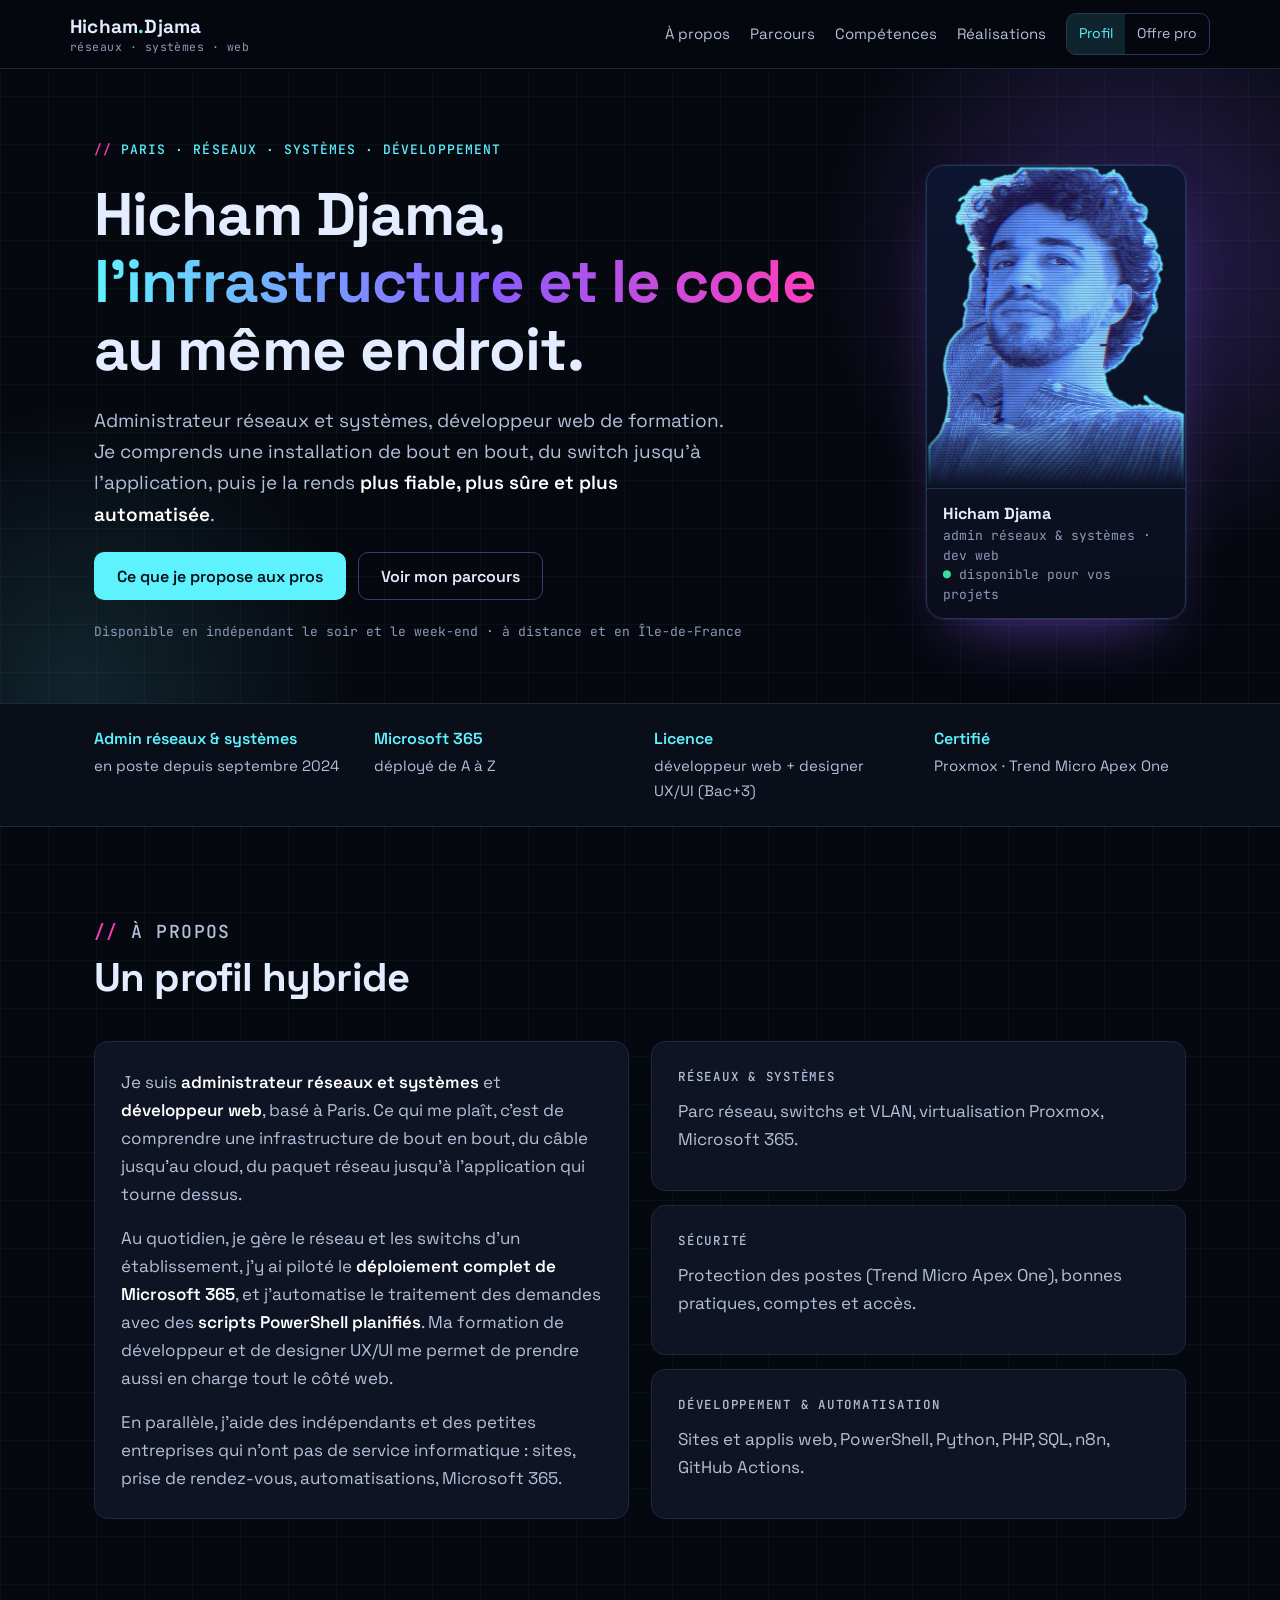
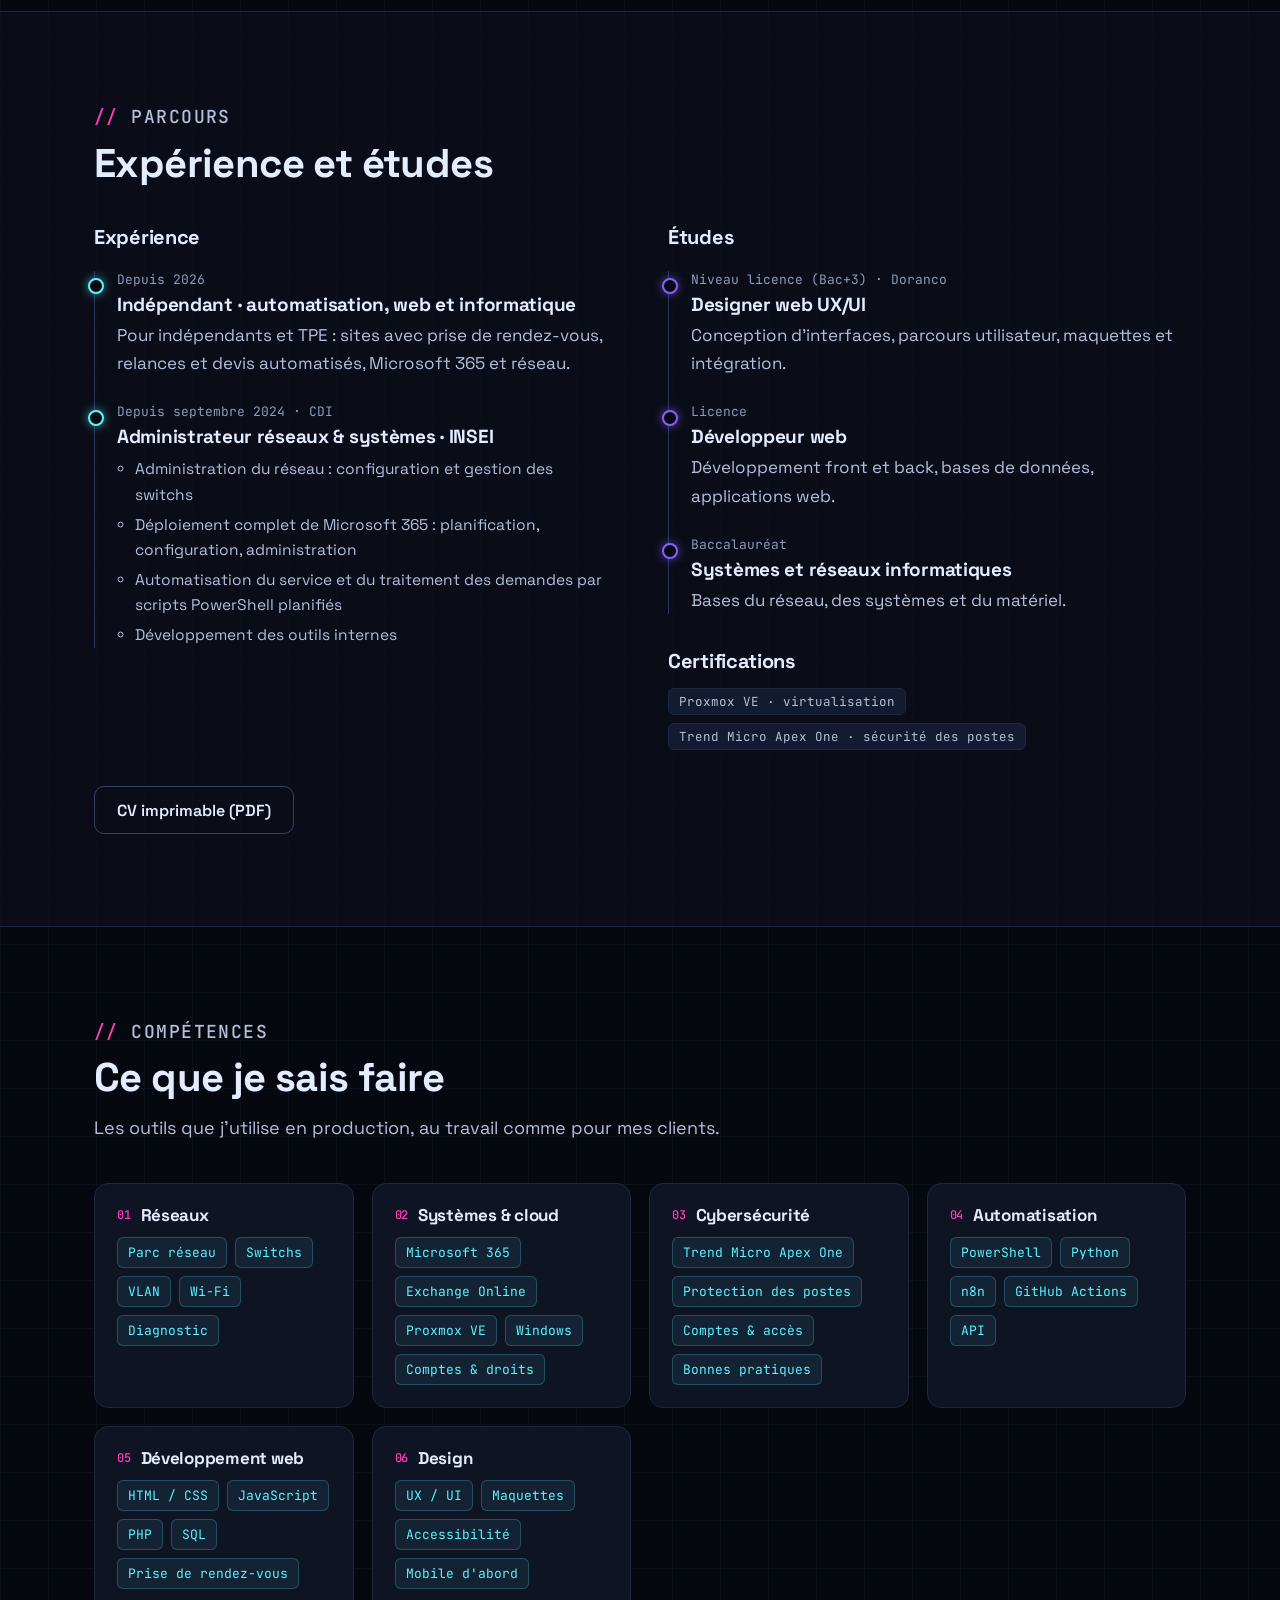
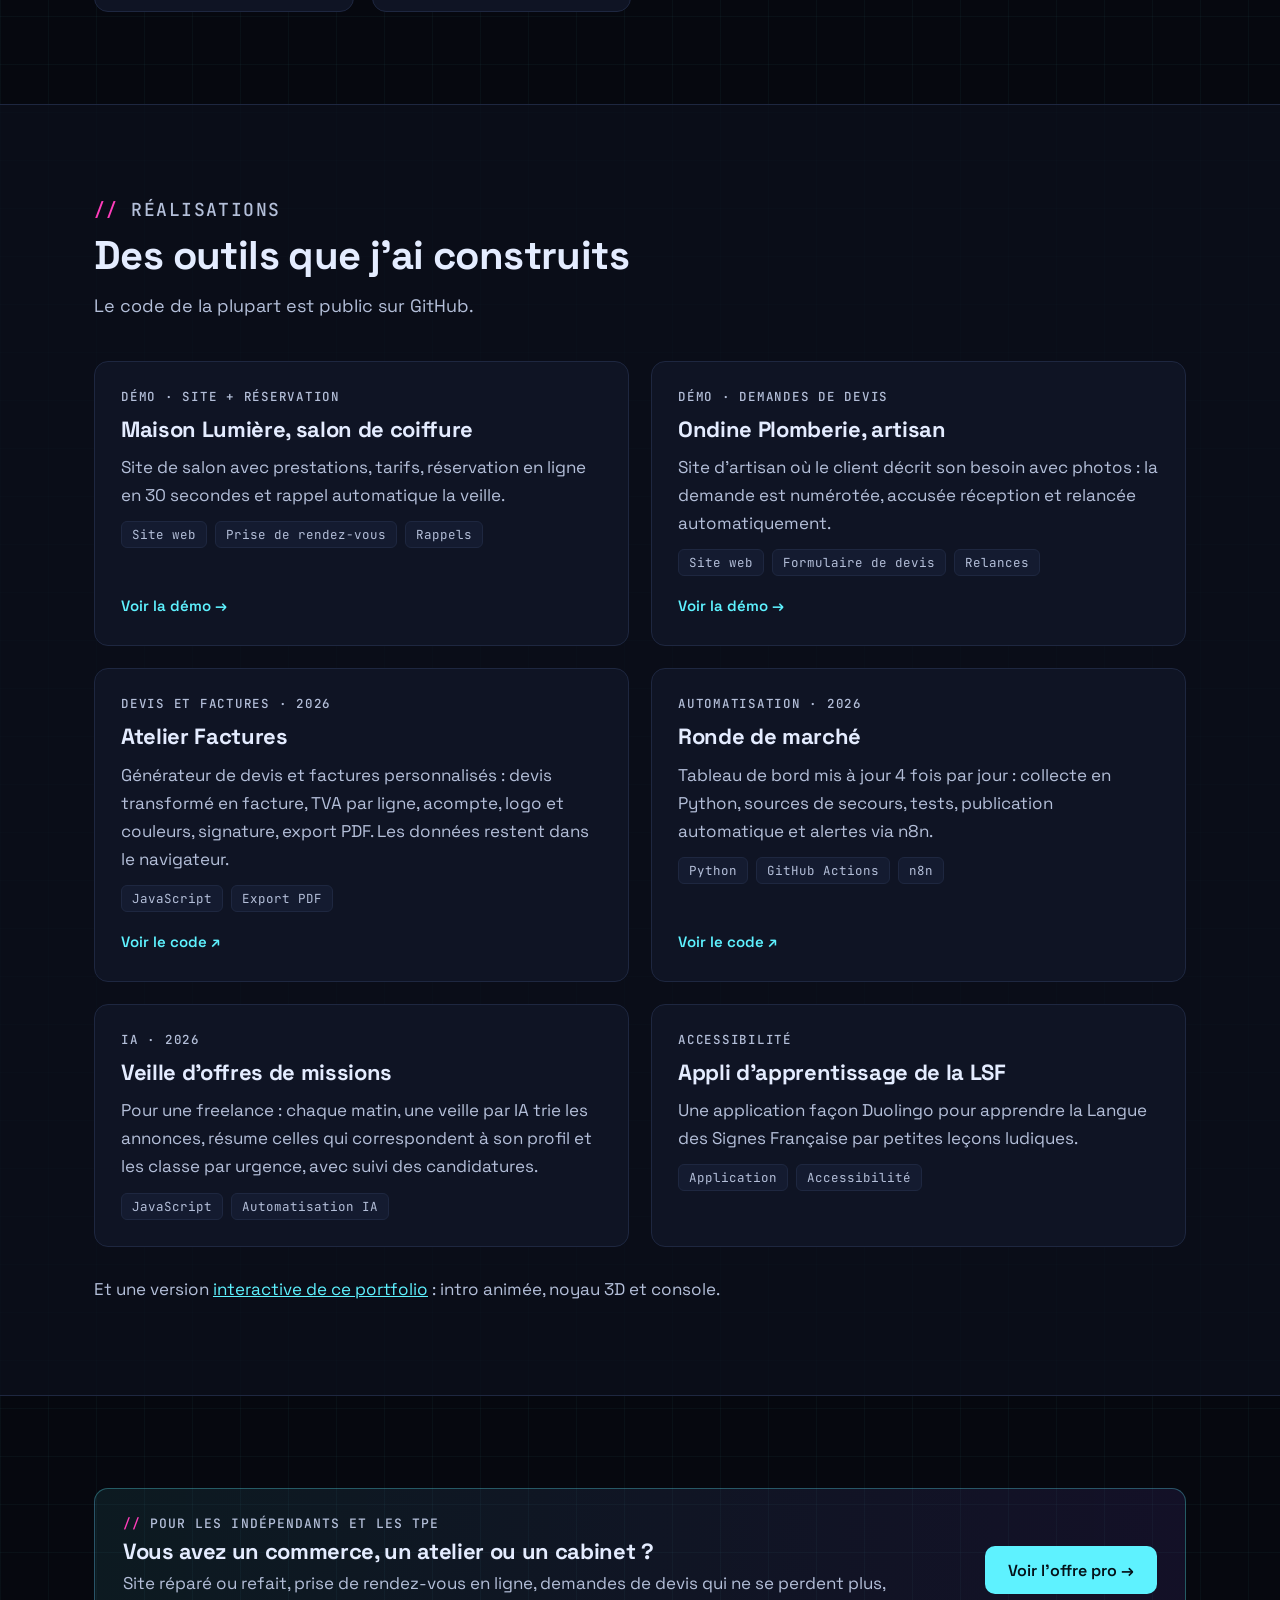
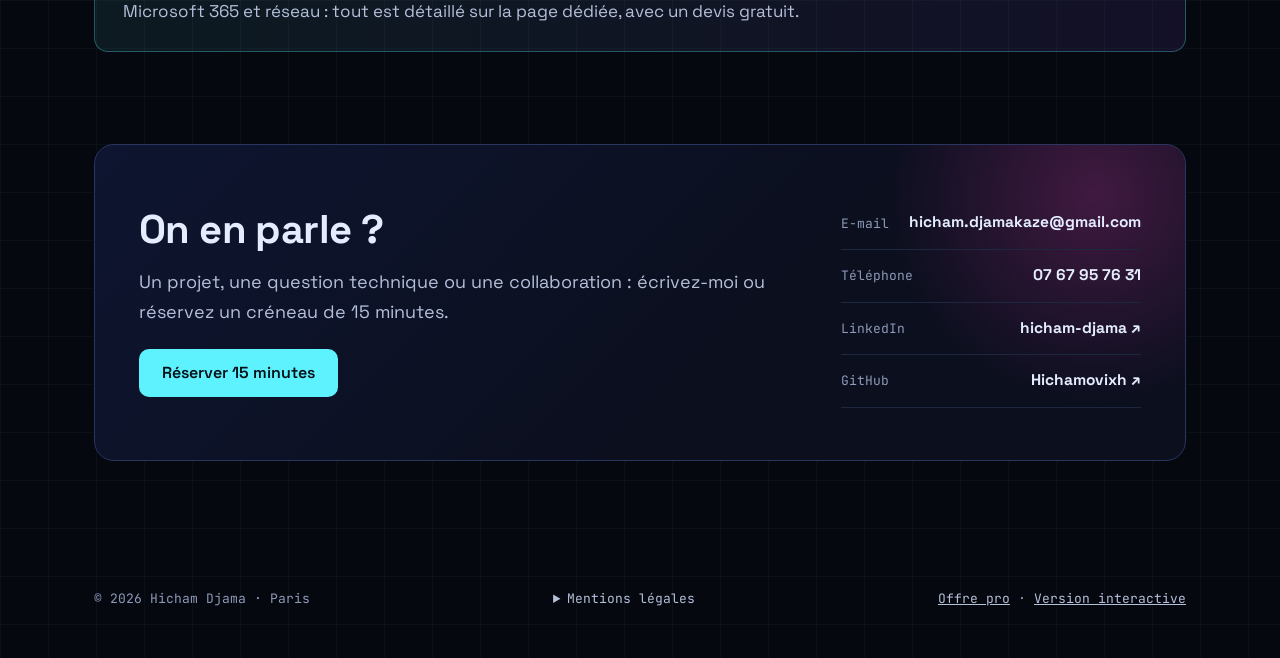
==== commit 9b6cb628: "Offre pro : tous les prix passent sur devis Co-Authored-By: Claude Opus 5.5 <noreply@anthropic.com> " ====
--- a/index.html
+++ b/index.html
@@ -207,7 +207,7 @@
 <div>
 <p class="eyebrow">Pour les indépendants et les TPE</p>
 <h3>Vous avez un commerce, un atelier ou un cabinet ?</h3>
-<p>Site réparé ou refait, prise de rendez-vous en ligne, demandes de devis qui ne se perdent plus, Microsoft 365 et réseau : tout est détaillé, avec les prix, sur la page dédiée.</p>
+<p>Site réparé ou refait, prise de rendez-vous en ligne, demandes de devis qui ne se perdent plus, Microsoft 365 et réseau : tout est détaillé sur la page dédiée, avec un devis gratuit.</p>
 </div>
 <a class="btn btn-p" href="services.html">Voir l'offre pro →</a>
 </div>
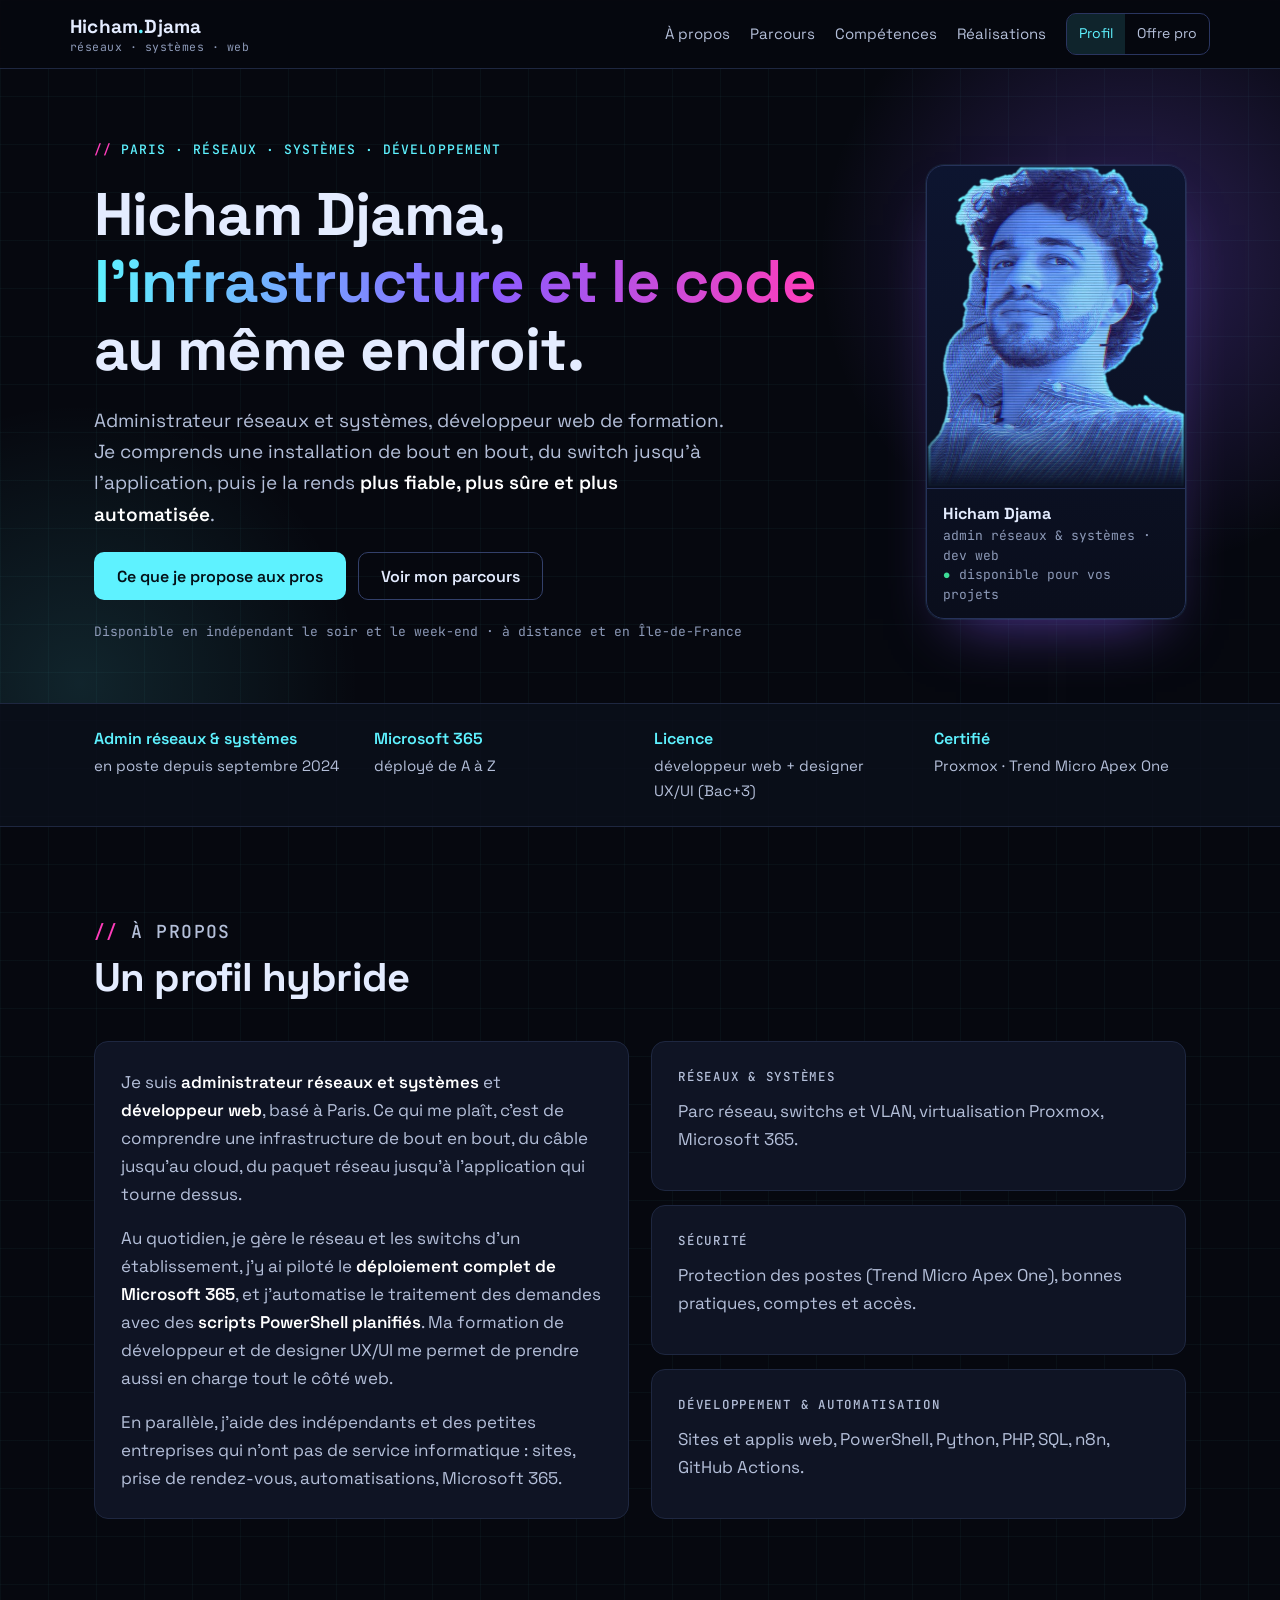
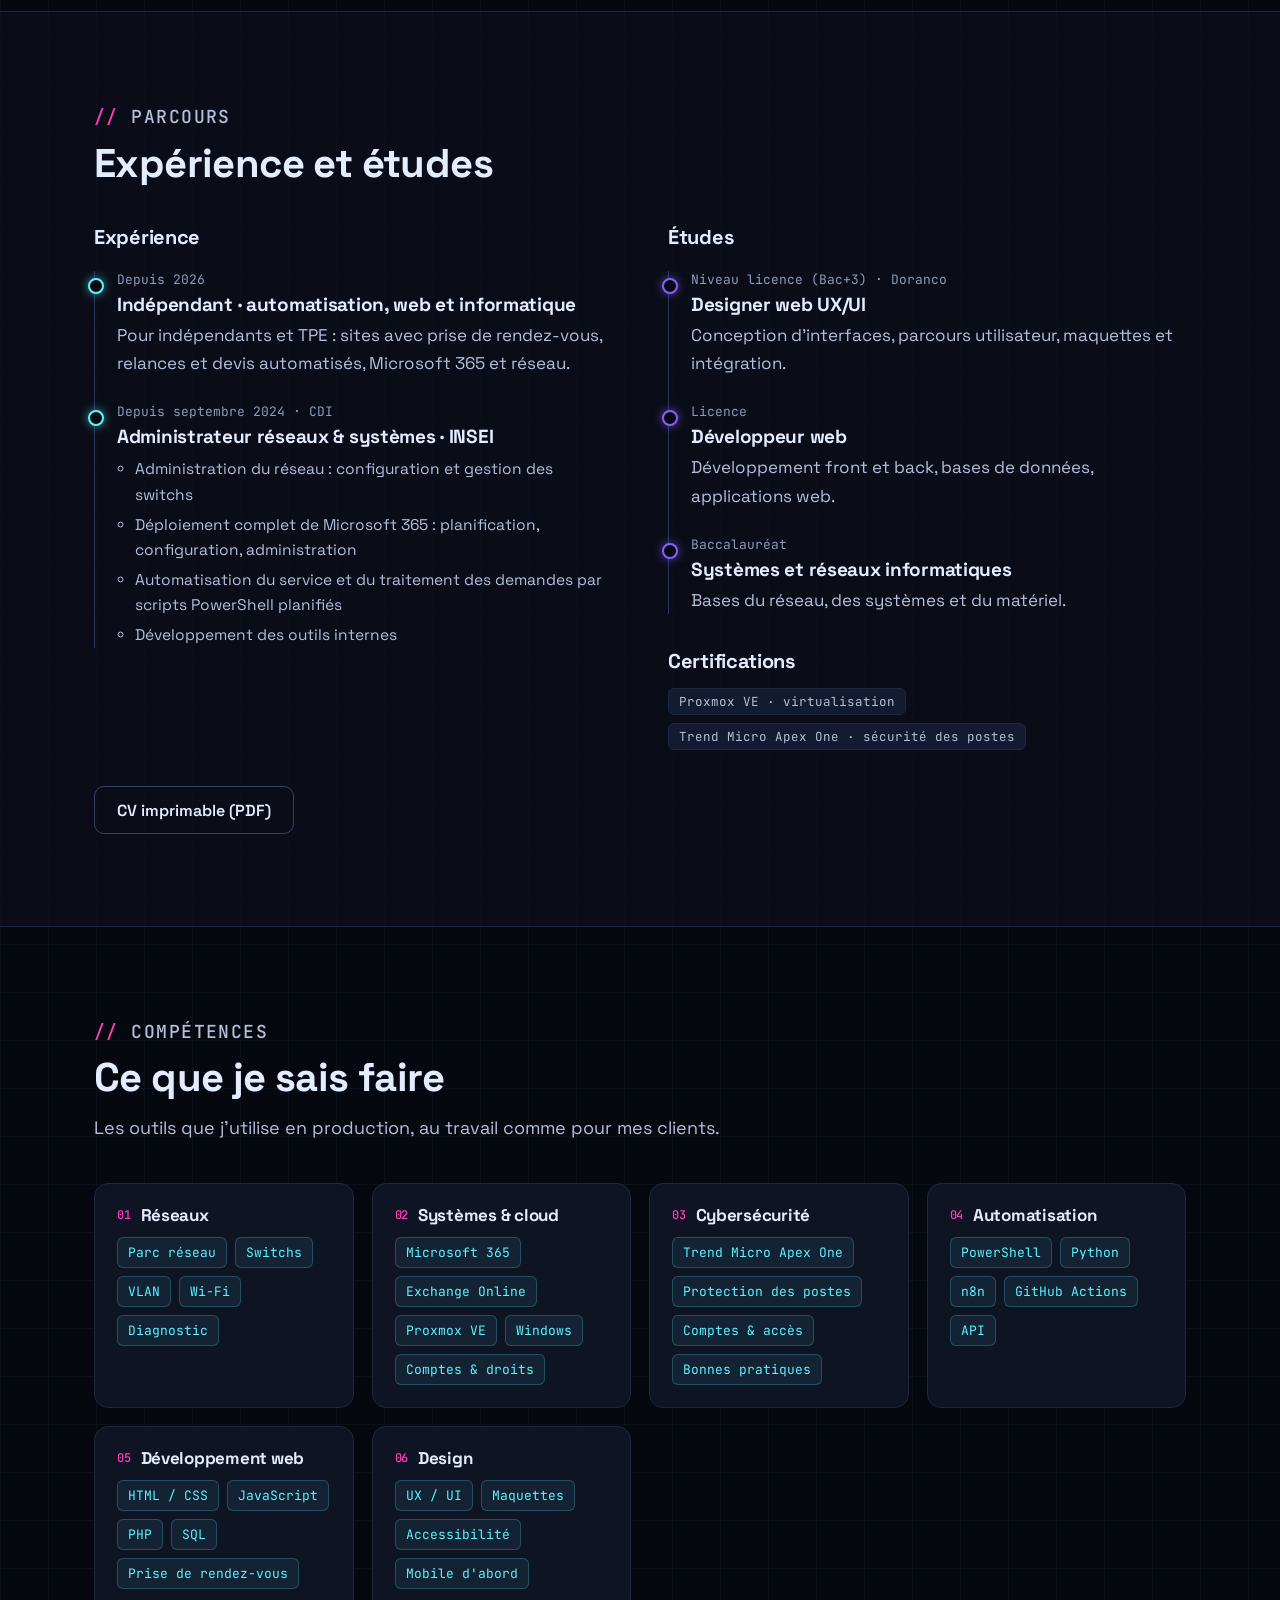
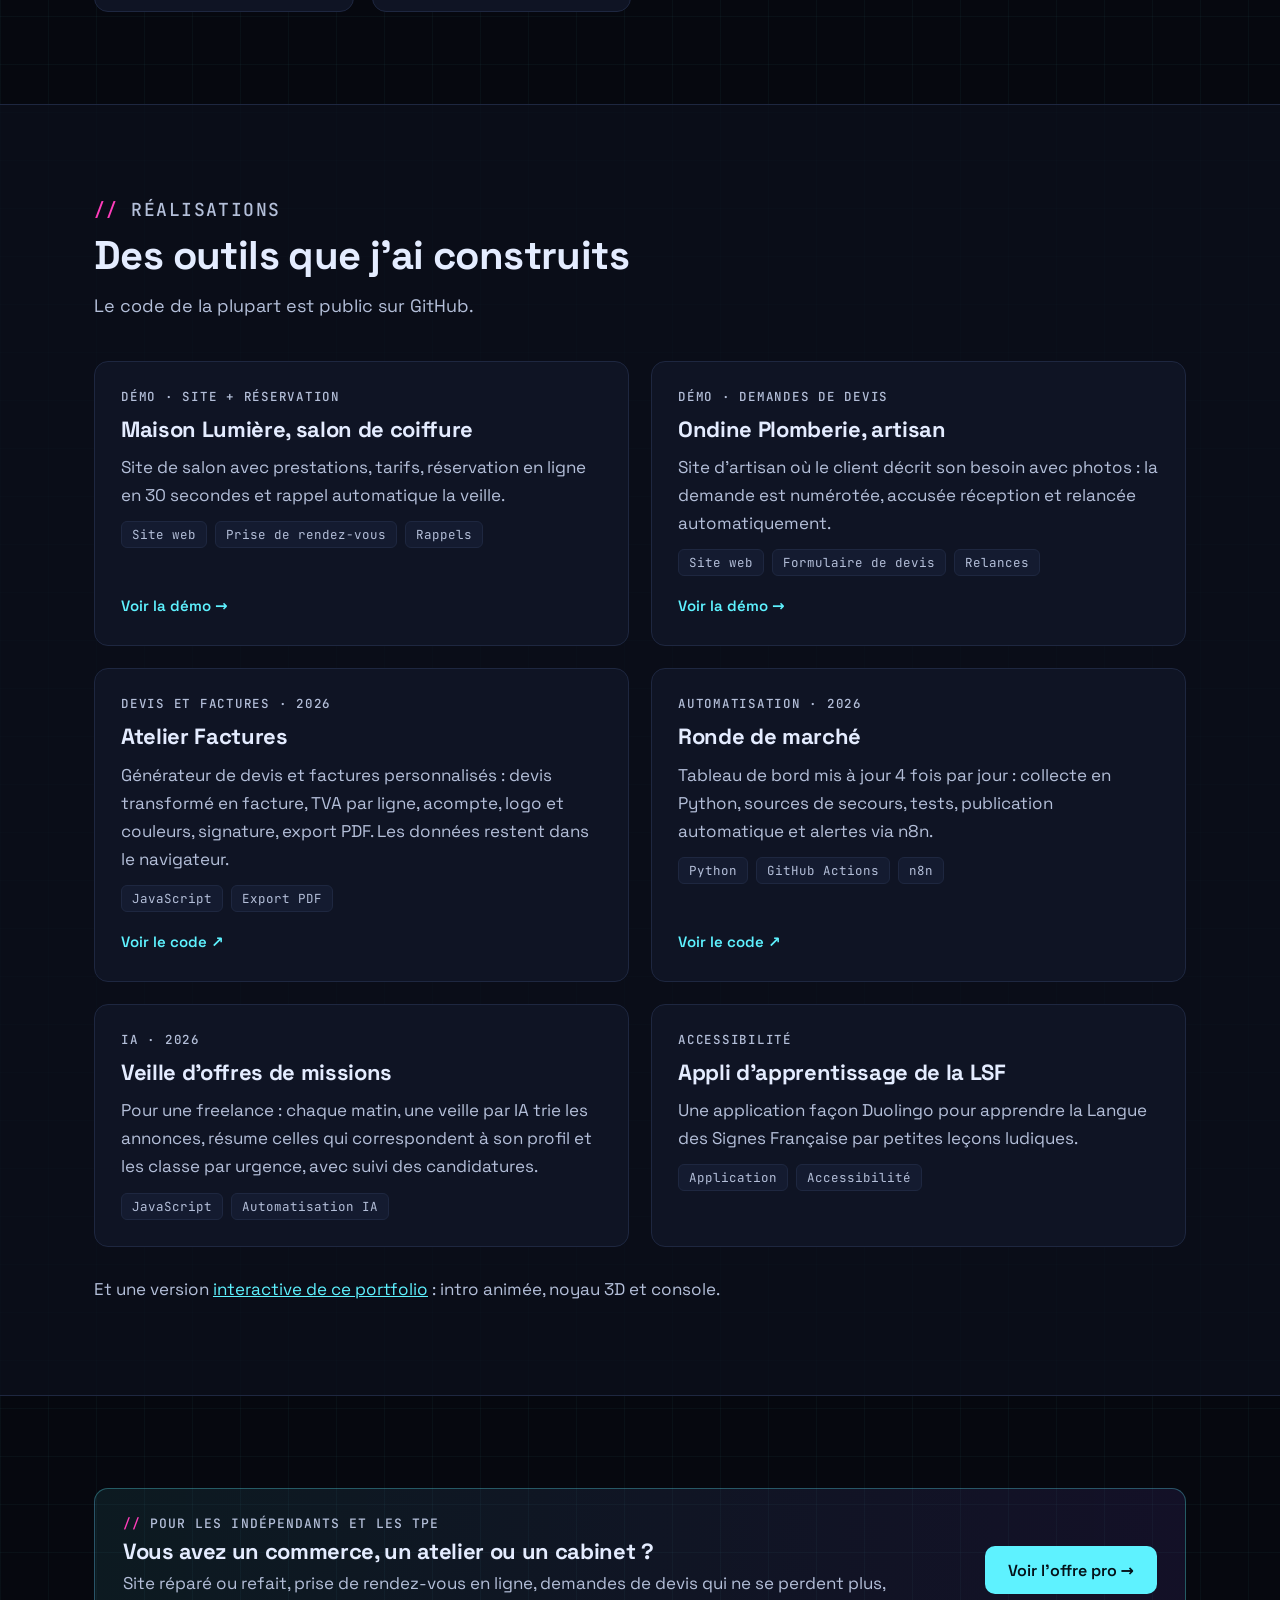
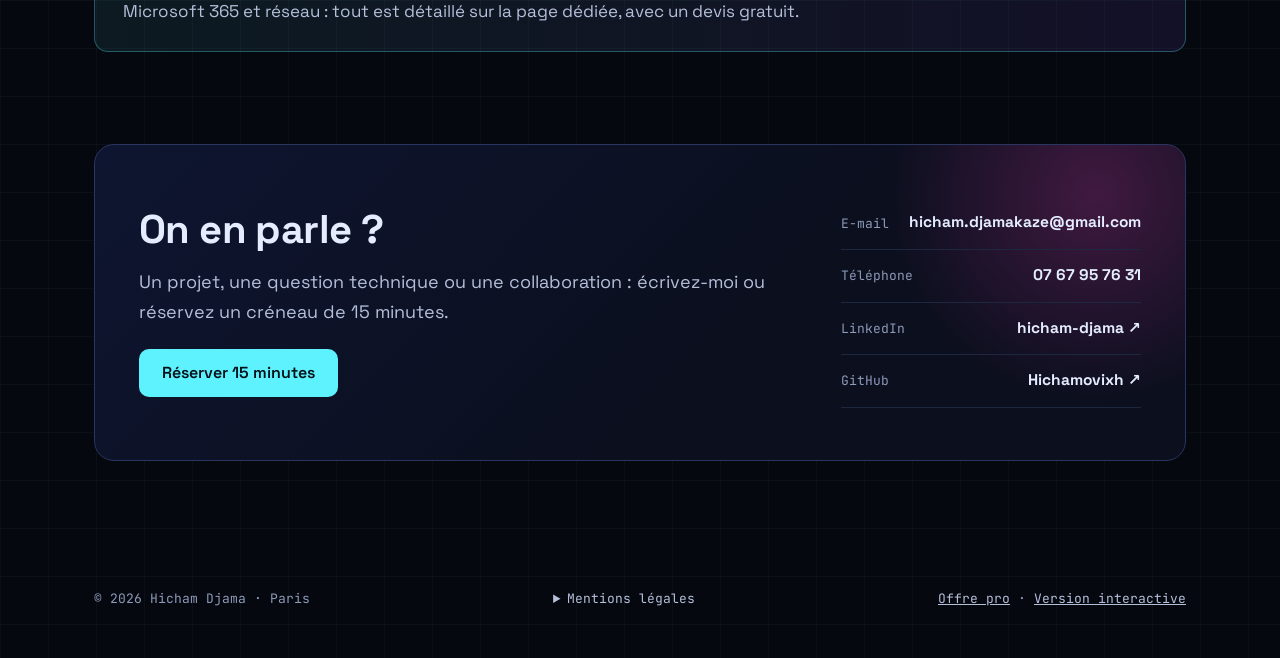
==== commit 722e4697: "Site : bouton « Réserver 15 min » lisible, polices hébergées sur le site - En-tête de l'offre pro : " ====
--- a/index.html
+++ b/index.html
@@ -12,9 +12,7 @@
 <meta property="og:url" content="https://hichamovixh.github.io/cybercv/">
 <meta property="og:image" content="https://hichamovixh.github.io/cybercv/assets/og.jpg">
 <meta name="twitter:card" content="summary_large_image">
-<link rel="preconnect" href="https://fonts.googleapis.com">
-<link rel="preconnect" href="https://fonts.gstatic.com" crossorigin>
-<link href="https://fonts.googleapis.com/css2?family=JetBrains+Mono:wght@400;500;700&family=Space+Grotesk:wght@400;500;600;700&display=swap" rel="stylesheet">
+<link rel="preload" as="font" type="font/woff2" href="assets/fonts/space-grotesk.woff2" crossorigin>
 <link rel="stylesheet" href="assets/site.css">
 <script type="application/ld+json">
 {"@context":"https://schema.org","@type":"Person","name":"Hicham Djama","url":"https://hichamovixh.github.io/cybercv/","email":"hicham.djamakaze@gmail.com","telephone":"+33767957631","jobTitle":"Administrateur réseaux et systèmes, développeur web","address":{"@type":"PostalAddress","addressLocality":"Paris","addressCountry":"FR"},"knowsAbout":["Réseaux","Microsoft 365","Proxmox","Cybersécurité","PowerShell","Python","PHP","SQL","Développement web","Automatisation","n8n"],"sameAs":["https://github.com/Hichamovixh","https://www.linkedin.com/in/hicham-djama-5186291b6/"]}
--- a/assets/site.css
+++ b/assets/site.css
@@ -1,4 +1,7 @@
 /* Styles communs : index.html (présentation) et services.html (offre pro) */
+/* Polices hébergées sur le site (licence OFL, voir assets/fonts) : aucune requête vers Google */
+@font-face{font-family:"Space Grotesk";font-style:normal;font-weight:300 700;font-display:swap;src:url(fonts/space-grotesk.woff2) format("woff2-variations"),url(fonts/space-grotesk.woff2) format("woff2")}
+@font-face{font-family:"JetBrains Mono";font-style:normal;font-weight:100 800;font-display:swap;src:url(fonts/jetbrains-mono.woff2) format("woff2-variations"),url(fonts/jetbrains-mono.woff2) format("woff2")}
 :root{--bg:#06080F;--bg2:#0B0F1B;--panel:#0F1424;--panel2:#131A2E;--line:#1E2740;--line2:#2A3560;--ink:#E4ECFF;--ink2:#B4BFD9;--muted:#8D9AB8;--cyan:#5EF2FF;--violet:#8B5CFF;--pink:#FF3DBB;--green:#3DDC97;--r:14px;--max:1140px;--mono:"JetBrains Mono",ui-monospace,monospace;--sans:"Space Grotesk",Inter,system-ui,sans-serif}
 *{box-sizing:border-box}
 html{scroll-behavior:smooth;scroll-padding-top:84px}
@@ -27,6 +30,7 @@
 .links{display:flex;align-items:center;gap:6px 20px;flex-wrap:wrap;font-size:15px}
 .links a{color:var(--ink2);text-decoration:none}.links a:hover,.links a[aria-current]{color:#fff}
 .links a[aria-current]{box-shadow:inset 0 -2px 0 var(--cyan)}
+.links a.btn-p,.links a.btn-p:hover{color:#041018}
 @media (max-width:820px){.links a.hide-s{display:none}}
 .switch{display:inline-flex;border:1px solid var(--line2);border-radius:10px;overflow:hidden;font-size:14px}
 .switch a{padding:8px 12px;color:var(--ink2);text-decoration:none}
